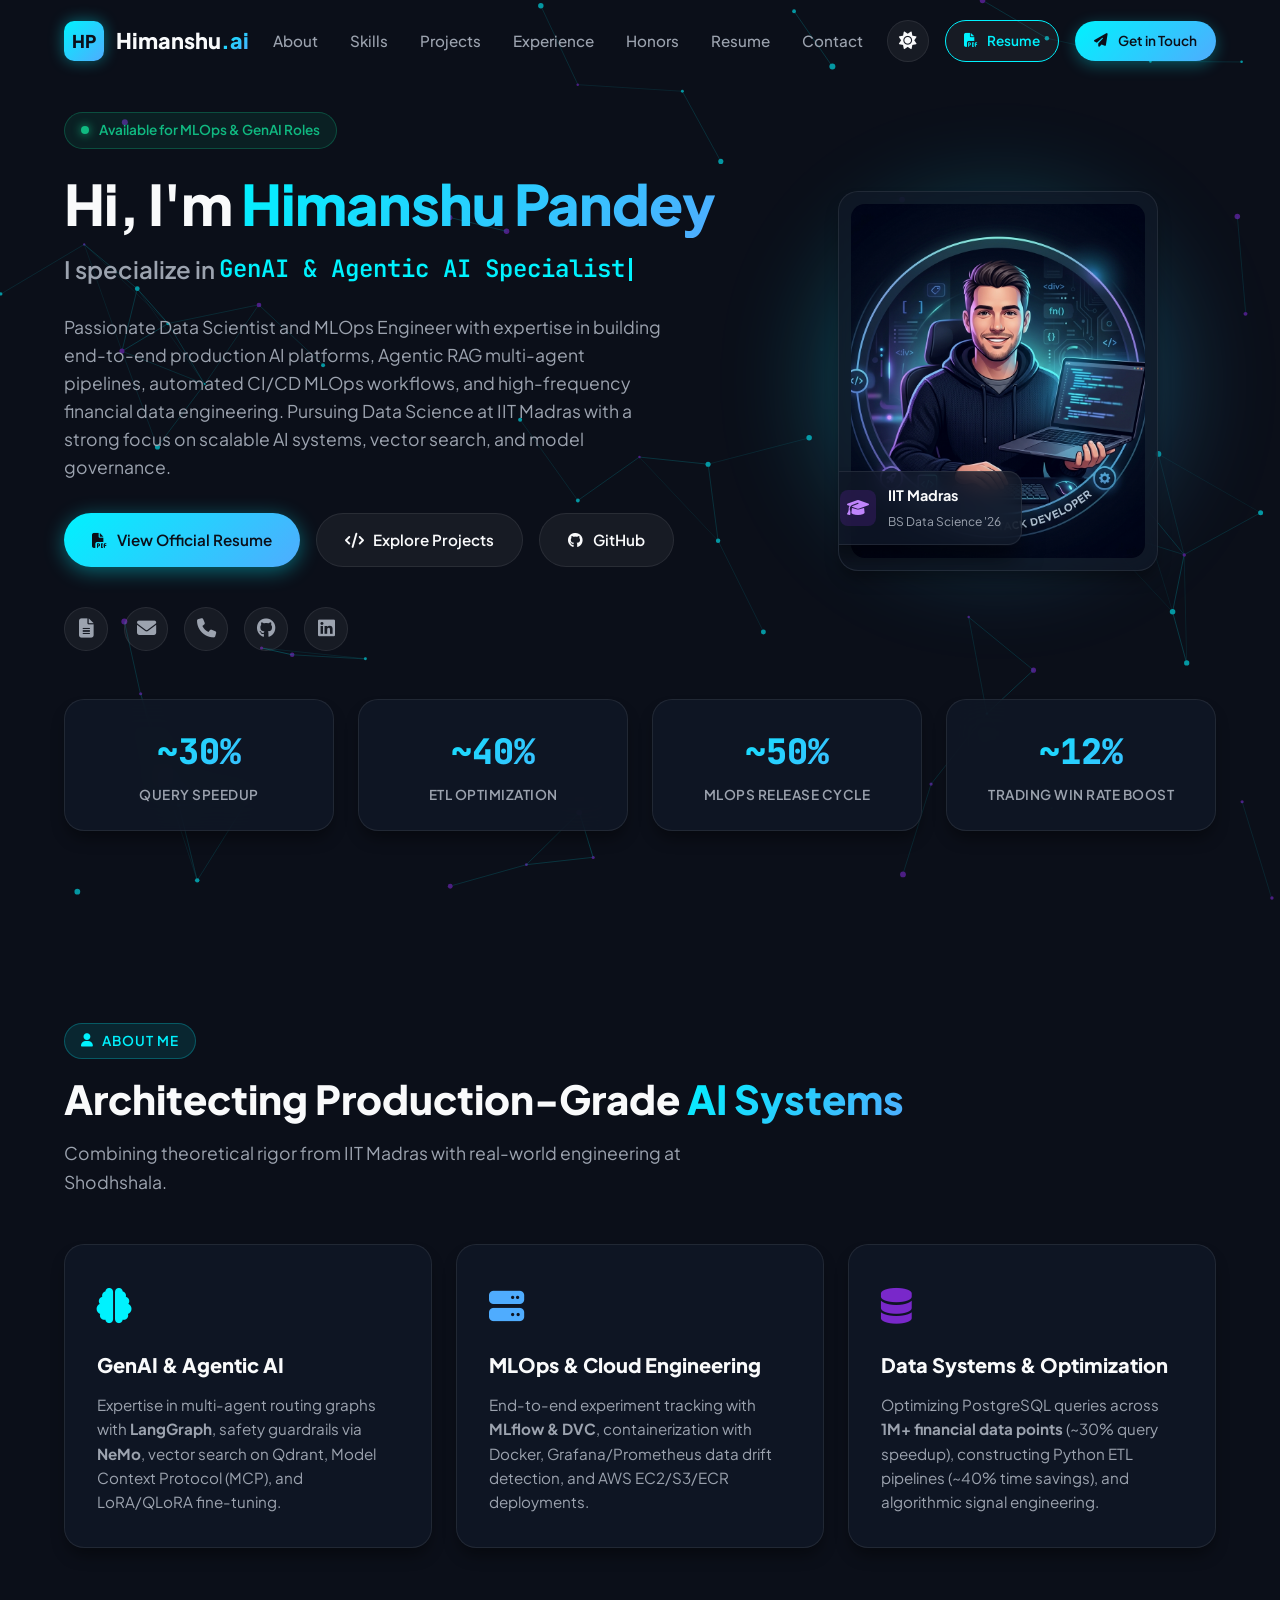
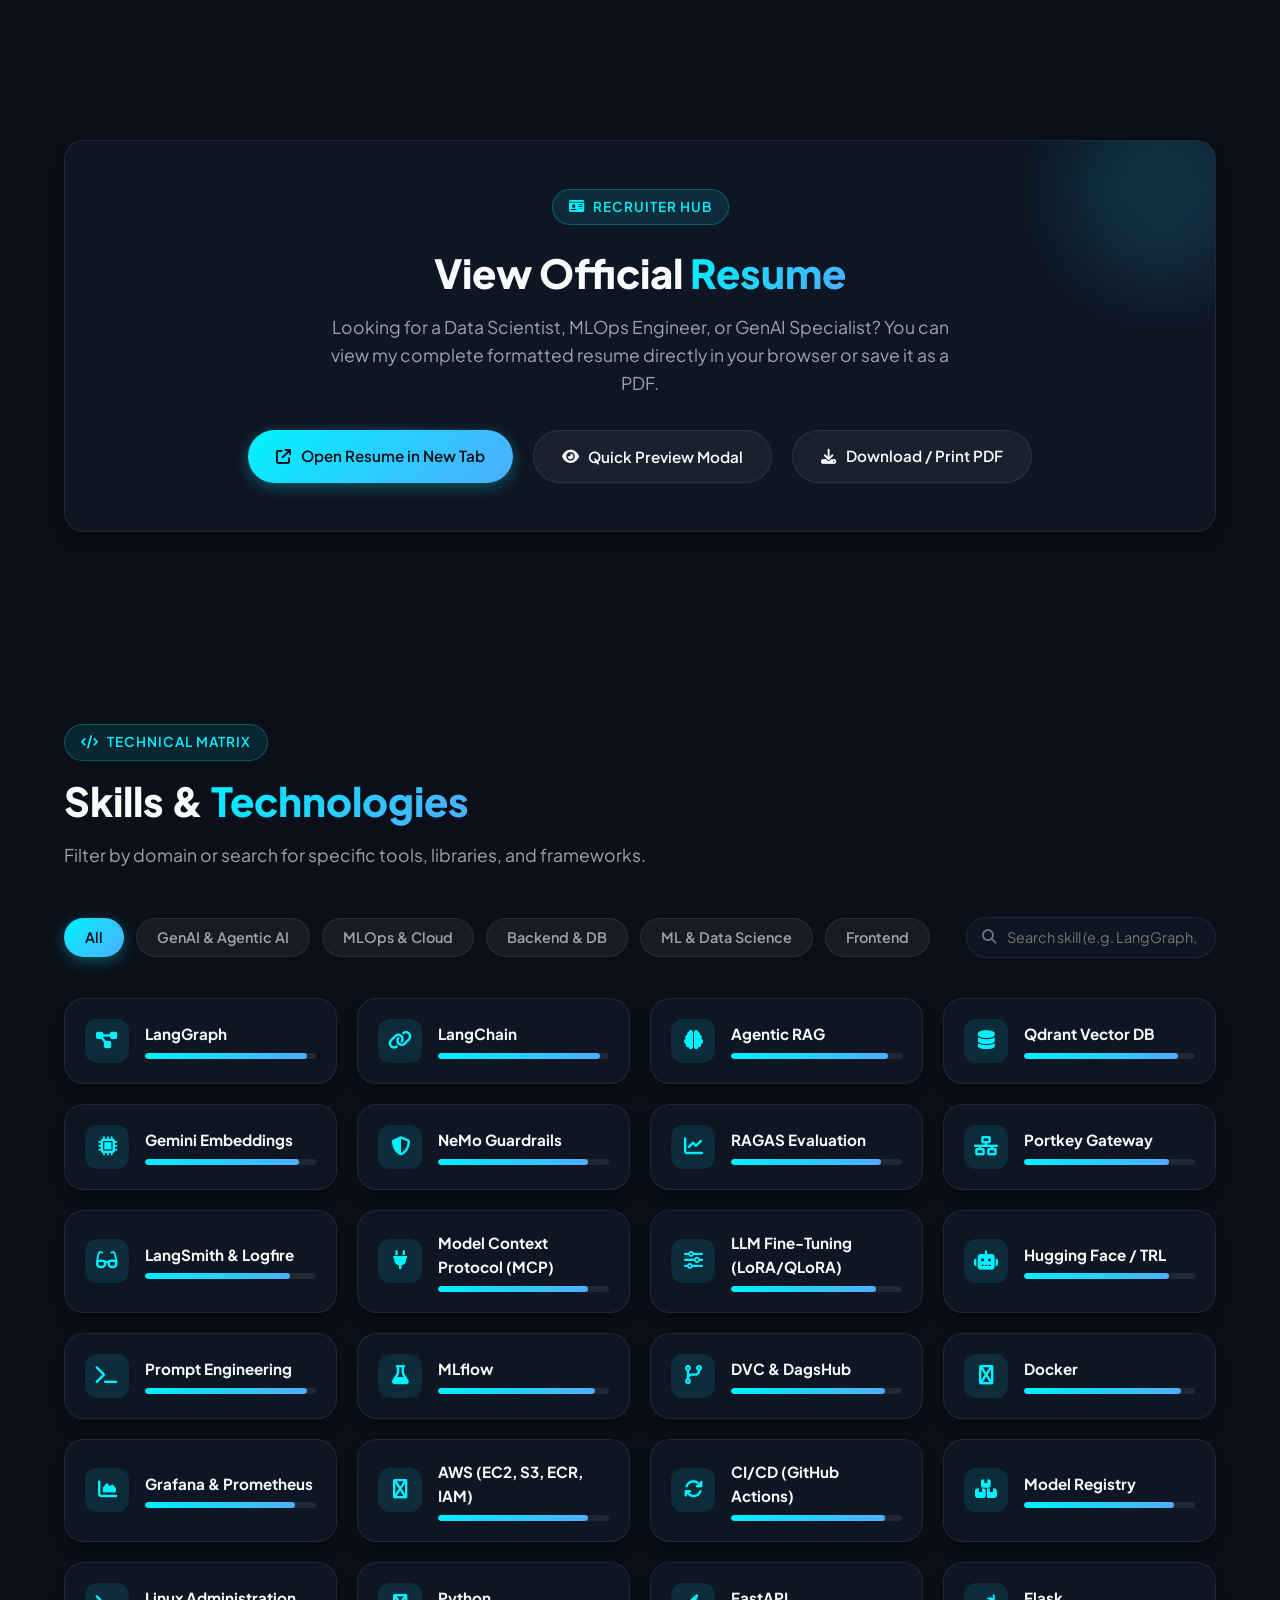
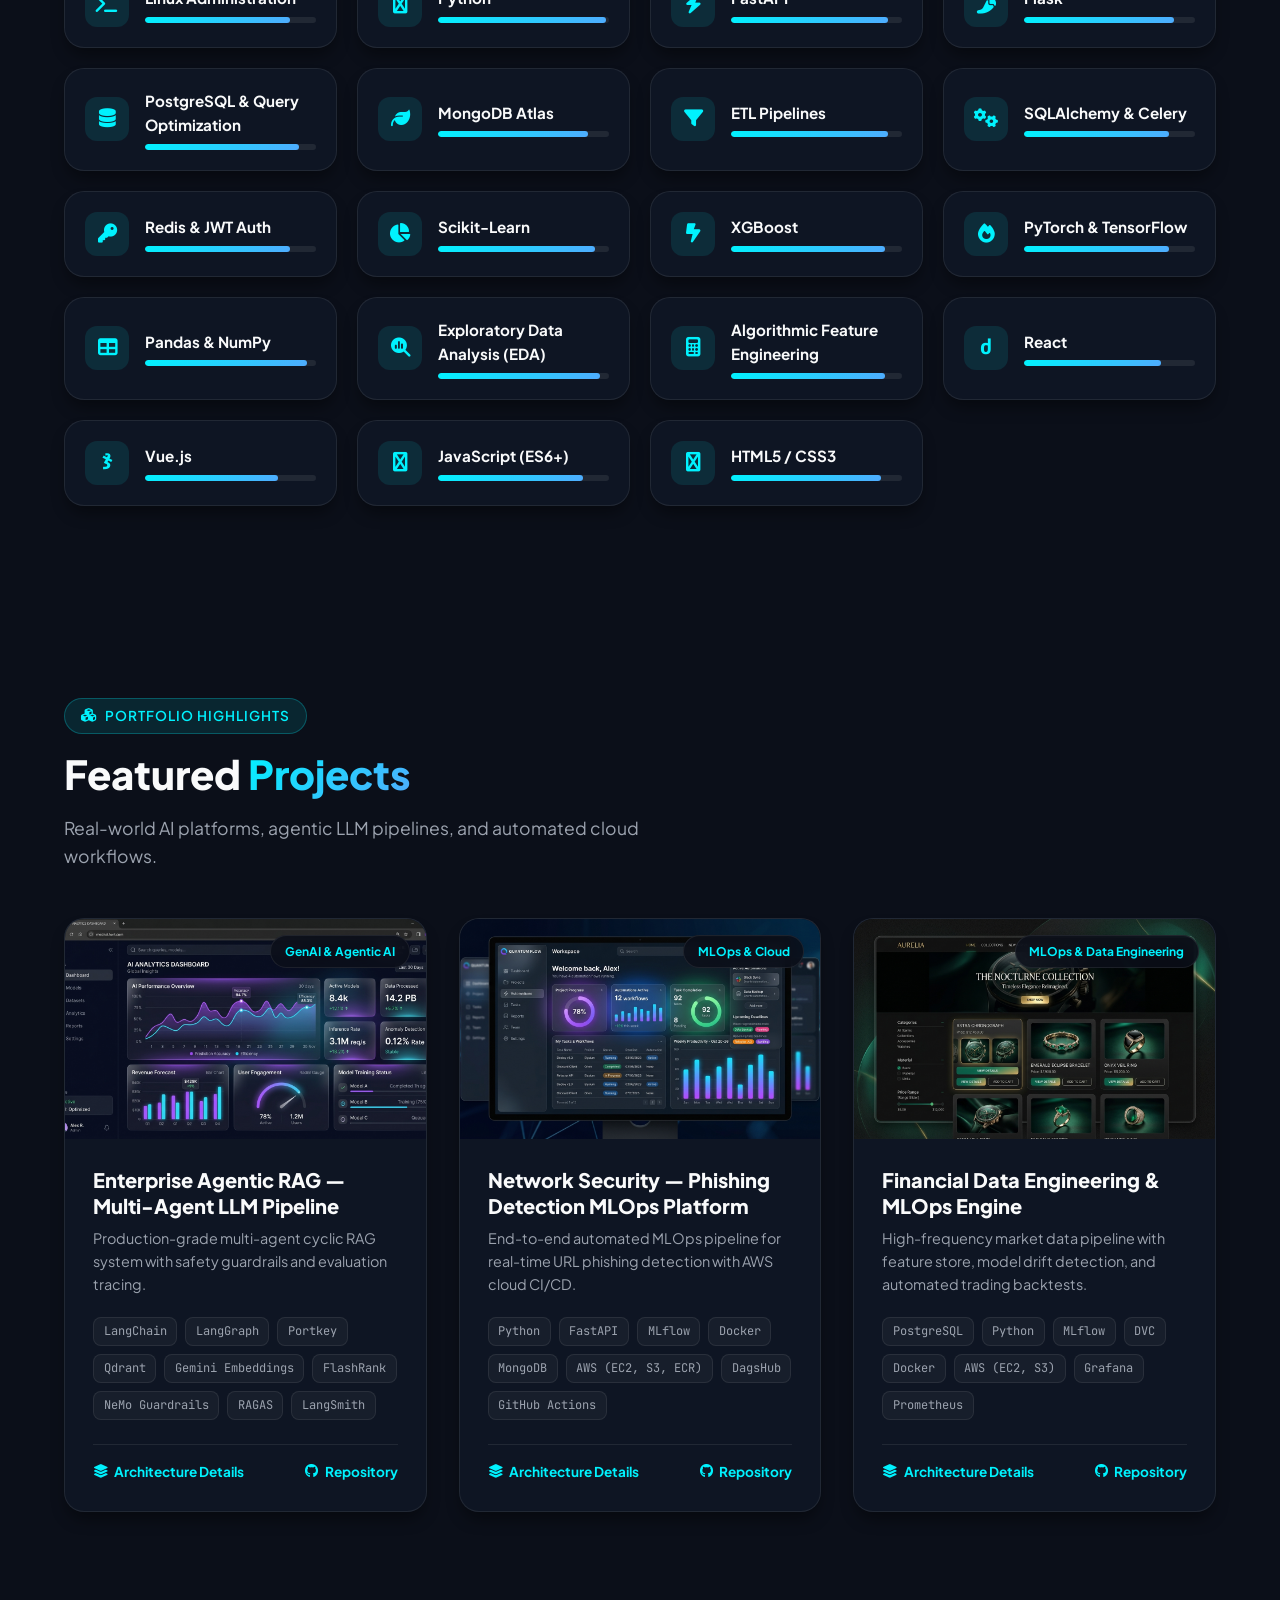
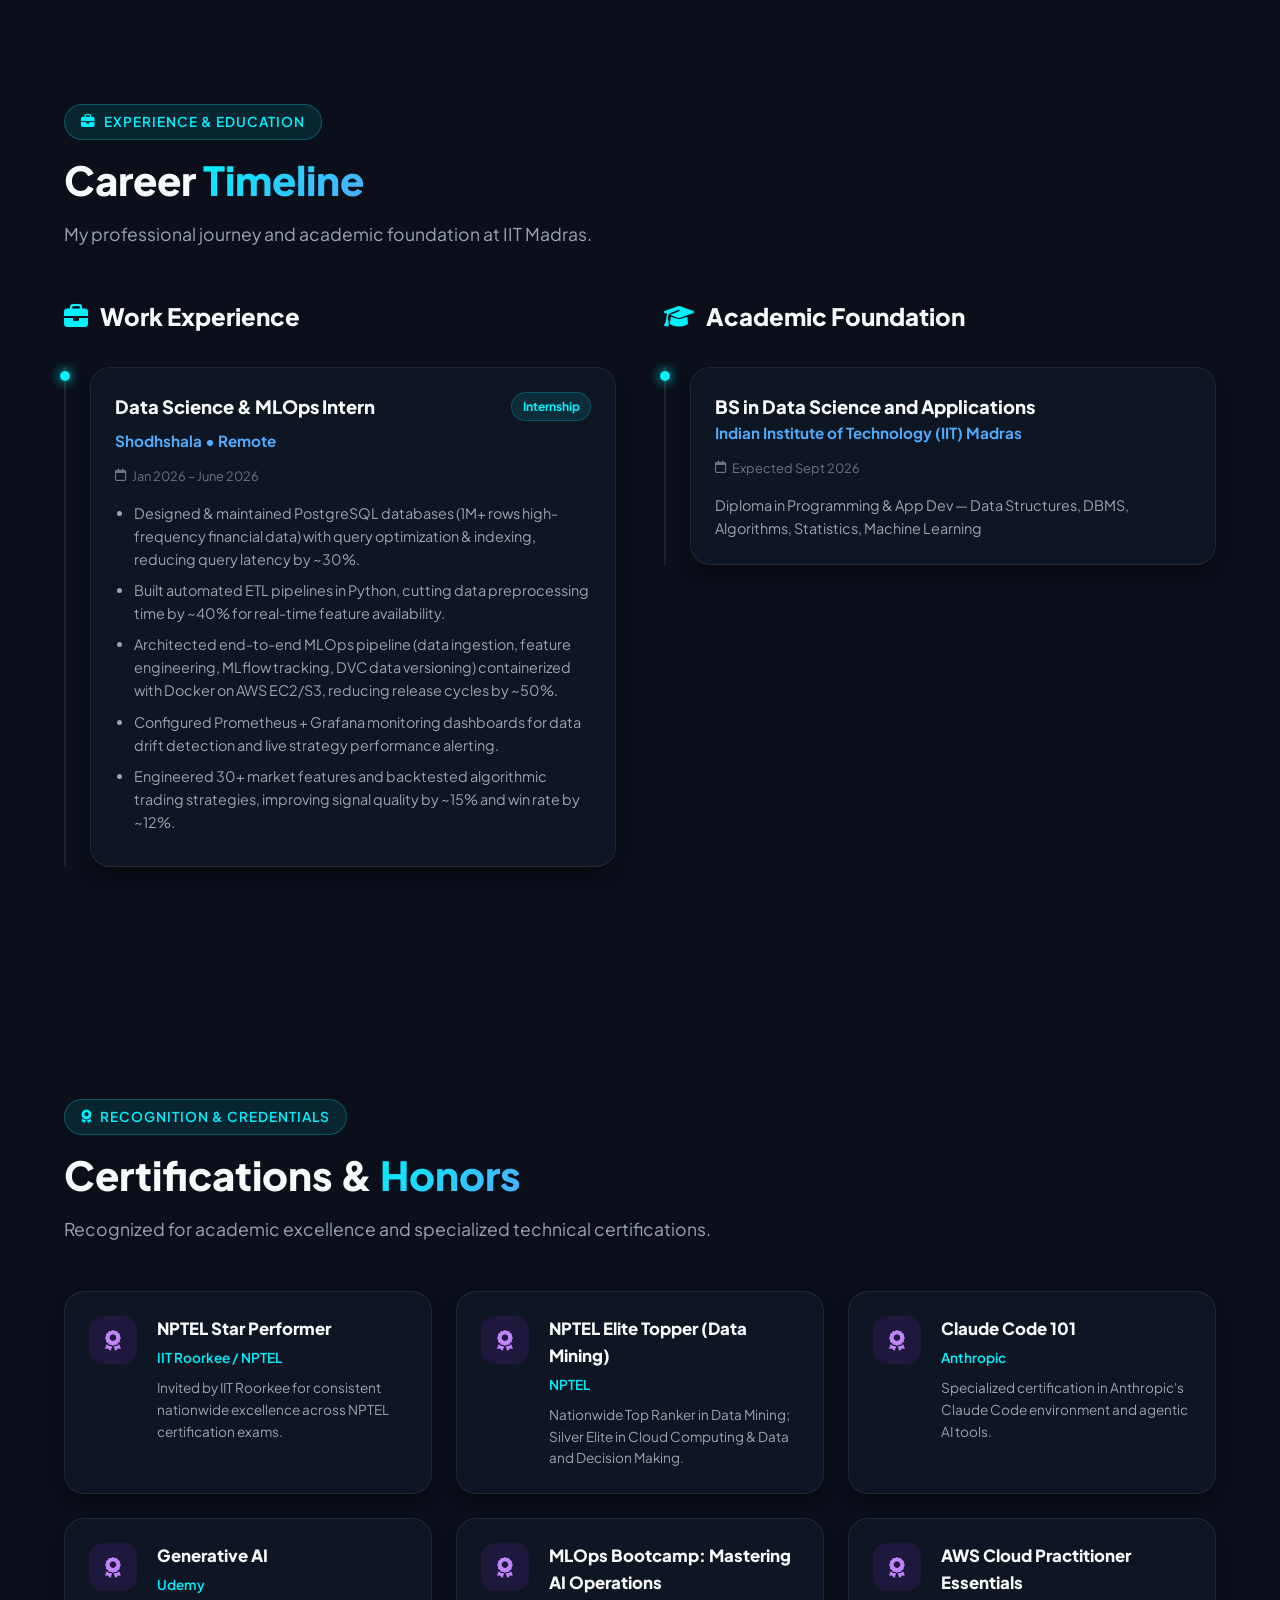
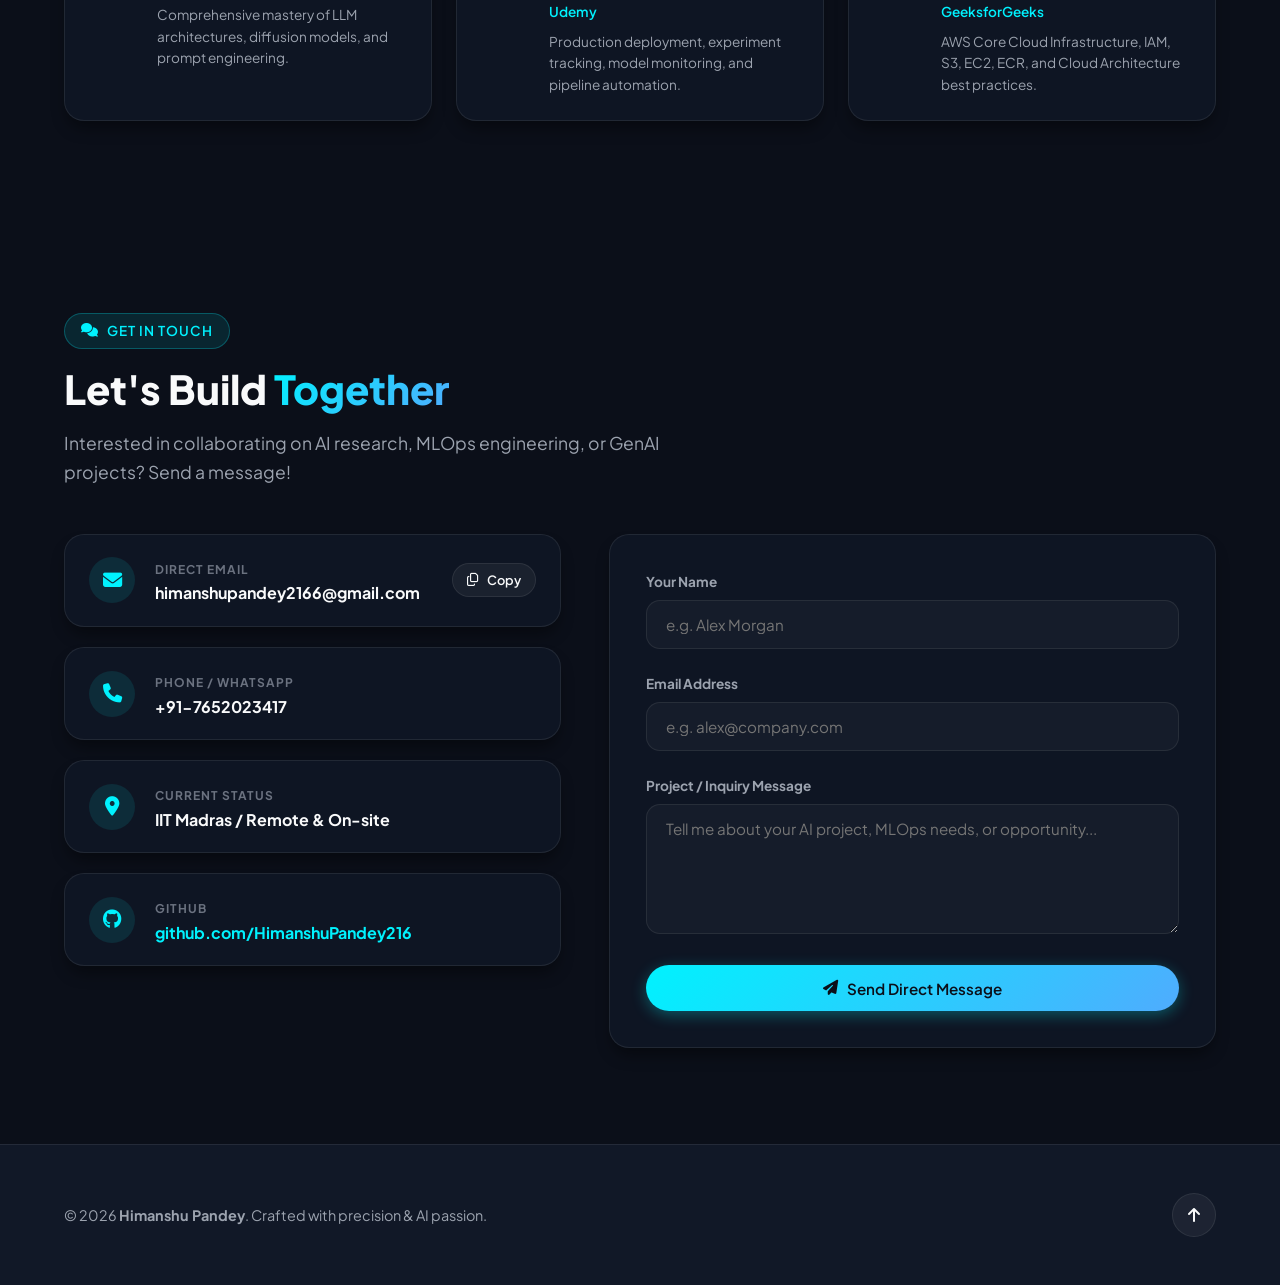
==== index.html @ 131a30d6 "Initial commit: Himanshu Pandey portfolio & resume" ====
<!DOCTYPE html>
<html lang="en" data-theme="dark">
<head>
  <meta charset="UTF-8">
  <meta name="viewport" content="width=device-width, initial-scale=1.0">
  <title>Himanshu Pandey | Data Scientist, MLOps Engineer & GenAI Specialist</title>
  <meta name="description" content="Portfolio & Resume of Himanshu Pandey - Data Scientist and MLOps Engineer specializing in GenAI, Agentic RAG multi-agent pipelines, LLM fine-tuning, and scalable cloud ML pipelines at IIT Madras.">
  <meta name="keywords" content="Himanshu Pandey, IIT Madras, MLOps Engineer, Data Scientist, Resume, GenAI, Agentic RAG, LangGraph, LangChain, Python, AWS, Docker, MLflow">
  <meta name="author" content="Himanshu Pandey">

  <!-- Google Fonts -->
  <link rel="preconnect" href="https://fonts.googleapis.com">
  <link rel="preconnect" href="https://fonts.gstatic.com" crossorigin>
  <link href="https://fonts.googleapis.com/css2?family=JetBrains+Mono:wght@400;500;700&family=Plus+Jakarta+Sans:wght@400;500;600;700;800&display=swap" rel="stylesheet">

  <!-- Font Awesome Icons -->
  <link rel="stylesheet" href="https://cdnjs.cloudflare.com/ajax/libs/font-awesome/6.5.1/css/all.min.css" crossorigin="anonymous">

  <!-- Custom Design System Stylesheet -->
  <link rel="stylesheet" href="styles.css">
</head>
<body>

  <!-- Interactive Background Canvas -->
  <canvas id="particle-canvas"></canvas>

  <!-- Sticky Glassmorphism Header -->
  <header class="navbar" id="navbar">
    <div class="container nav-container">
      <a href="#hero" class="nav-logo">
        <div class="logo-badge">HP</div>
        <span>Himanshu<span class="gradient-text">.ai</span></span>
      </a>

      <nav>
        <ul class="nav-menu" id="nav-menu">
          <li><a href="#about" class="nav-link">About</a></li>
          <li><a href="#skills" class="nav-link">Skills</a></li>
          <li><a href="#projects" class="nav-link">Projects</a></li>
          <li><a href="#experience" class="nav-link">Experience</a></li>
          <li><a href="#certifications" class="nav-link">Honors</a></li>
          <li><a href="#resume-section" class="nav-link">Resume</a></li>
          <li><a href="#contact" class="nav-link">Contact</a></li>
        </ul>
      </nav>

      <div class="nav-actions">
        <button class="theme-toggle-btn" id="theme-toggle" aria-label="Toggle dark/light theme">
          <i class="fa-solid fa-sun"></i>
        </button>
        <a href="assets/resume.html" target="_blank" class="btn btn-secondary" style="padding: 0.55rem 1.1rem; font-size: 0.85rem; border-color: var(--accent-cyan); color: var(--accent-cyan);">
          <i class="fa-solid fa-file-pdf"></i> Resume
        </a>
        <a href="#contact" class="btn btn-primary" style="padding: 0.6rem 1.2rem; font-size: 0.85rem;">
          <i class="fa-solid fa-paper-plane"></i> Get in Touch
        </a>
        <div class="hamburger" id="hamburger" aria-label="Open mobile menu">
          <span></span>
          <span></span>
          <span></span>
        </div>
      </div>
    </div>
  </header>

  <main>
    <!-- HERO SECTION -->
    <section class="hero-section" id="hero">
      <div class="container">
        <div class="hero-grid">
          <div class="hero-content">
            <div class="hero-status-pill">
              <span class="status-dot"></span> Available for MLOps & GenAI Roles
            </div>
            
            <h1 class="hero-name">
              Hi, I'm <span class="gradient-text" id="hero-name">Himanshu Pandey</span>
            </h1>

            <div class="hero-typing-container">
              <span>I specialize in&nbsp;</span>
              <span id="typed-text" class="typed-text"></span>
              <span class="typed-cursor"></span>
            </div>

            <p class="hero-bio" id="hero-bio">
              Data Scientist and MLOps Engineer pursuing Data Science at <strong>IIT Madras</strong>. Specializing in Agentic RAG multi-agent LLM systems, production MLOps automation, high-frequency financial data engineering, and cloud AI deployment.
            </p>

            <div class="hero-actions">
              <a href="assets/resume.html" target="_blank" class="btn btn-primary" style="box-shadow: 0 4px 20px rgba(0, 242, 254, 0.4);">
                <i class="fa-solid fa-file-pdf"></i> View Official Resume
              </a>
              <a href="#projects" class="btn btn-secondary">
                <i class="fa-solid fa-code"></i> Explore Projects
              </a>
              <a href="https://github.com/HimanshuPandey216" target="_blank" rel="noopener noreferrer" class="btn btn-secondary">
                <i class="fa-brands fa-github"></i> GitHub
              </a>
            </div>

            <div class="social-links">
              <a href="assets/resume.html" target="_blank" class="social-icon-btn" title="View Resume">
                <i class="fa-solid fa-file-lines"></i>
              </a>
              <a href="mailto:himanshupandey2166@gmail.com" class="social-icon-btn" title="Send Email">
                <i class="fa-solid fa-envelope"></i>
              </a>
              <a href="tel:+917652023417" class="social-icon-btn" title="Call Phone">
                <i class="fa-solid fa-phone"></i>
              </a>
              <a href="https://github.com/HimanshuPandey216" target="_blank" class="social-icon-btn" title="GitHub">
                <i class="fa-brands fa-github"></i>
              </a>
              <a href="https://linkedin.com/in/himanshu-pandey12" target="_blank" class="social-icon-btn" title="LinkedIn">
                <i class="fa-brands fa-linkedin"></i>
              </a>
            </div>
          </div>

          <!-- Hero Avatar Visual Card -->
          <div class="hero-avatar-wrapper">
            <div class="avatar-glow"></div>
            <div class="glass-card avatar-card">
              <img src="assets/images/avatar.jpg" alt="Himanshu Pandey Developer Avatar" class="avatar-img">
              <div class="avatar-floating-badge">
                <div class="badge-icon">
                  <i class="fa-solid fa-graduation-cap"></i>
                </div>
                <div class="badge-text">
                  <strong>IIT Madras</strong>
                  <span>BS Data Science '26</span>
                </div>
              </div>
            </div>
          </div>
        </div>

        <!-- Key Metrics Bar -->
        <div class="stats-grid" id="stats-grid">
          <!-- Rendered dynamically by script.js -->
        </div>
      </div>
    </section>

    <!-- ABOUT ME SECTION -->
    <section id="about">
      <div class="container">
        <span class="section-tag"><i class="fa-solid fa-user"></i> About Me</span>
        <h2 class="section-title">Architecting Production-Grade <span class="gradient-text">AI Systems</span></h2>
        <p class="section-subtitle">Combining theoretical rigor from IIT Madras with real-world engineering at Shodhshala.</p>

        <div style="display: grid; grid-template-columns: repeat(auto-fit, minmax(300px, 1fr)); gap: 1.5rem;">
          <div class="glass-card" style="padding: 2rem;">
            <div style="font-size: 2.2rem; color: var(--accent-cyan); margin-bottom: 1rem;">
              <i class="fa-solid fa-brain"></i>
            </div>
            <h3 style="font-size: 1.25rem; font-weight: 800; margin-bottom: 0.75rem;">GenAI & Agentic AI</h3>
            <p style="color: var(--text-secondary); font-size: 0.95rem;">
              Expertise in multi-agent routing graphs with <strong>LangGraph</strong>, safety guardrails via <strong>NeMo</strong>, vector search on Qdrant, Model Context Protocol (MCP), and LoRA/QLoRA fine-tuning.
            </p>
          </div>

          <div class="glass-card" style="padding: 2rem;">
            <div style="font-size: 2.2rem; color: var(--accent-blue); margin-bottom: 1rem;">
              <i class="fa-solid fa-server"></i>
            </div>
            <h3 style="font-size: 1.25rem; font-weight: 800; margin-bottom: 0.75rem;">MLOps & Cloud Engineering</h3>
            <p style="color: var(--text-secondary); font-size: 0.95rem;">
              End-to-end experiment tracking with <strong>MLflow & DVC</strong>, containerization with Docker, Grafana/Prometheus data drift detection, and AWS EC2/S3/ECR deployments.
            </p>
          </div>

          <div class="glass-card" style="padding: 2rem;">
            <div style="font-size: 2.2rem; color: var(--accent-purple); margin-bottom: 1rem;">
              <i class="fa-solid fa-database"></i>
            </div>
            <h3 style="font-size: 1.25rem; font-weight: 800; margin-bottom: 0.75rem;">Data Systems & Optimization</h3>
            <p style="color: var(--text-secondary); font-size: 0.95rem;">
              Optimizing PostgreSQL queries across <strong>1M+ financial data points</strong> (~30% query speedup), constructing Python ETL pipelines (~40% time savings), and algorithmic signal engineering.
            </p>
          </div>
        </div>
      </div>
    </section>

    <!-- RECRUITER RESUME SECTION -->
    <section id="resume-section">
      <div class="container">
        <div class="glass-card" style="padding: 3rem 2rem; text-align: center; position: relative; overflow: hidden;">
          <div style="position: absolute; top: -50px; right: -50px; width: 200px; height: 200px; background: var(--gradient-primary); border-radius: 50%; opacity: 0.15; filter: blur(40px);"></div>

          <span class="section-tag"><i class="fa-solid fa-id-card"></i> Recruiter Hub</span>
          <h2 class="section-title" style="margin-top: 0.5rem;">View Official <span class="gradient-text">Resume</span></h2>
          <p class="section-subtitle" style="margin: 0 auto 2rem auto;">
            Looking for a Data Scientist, MLOps Engineer, or GenAI Specialist? You can view my complete formatted resume directly in your browser or save it as a PDF.
          </p>

          <div style="display: flex; justify-content: center; gap: 1.25rem; flex-wrap: wrap;">
            <a href="assets/resume.html" target="_blank" class="btn btn-primary">
              <i class="fa-solid fa-arrow-up-right-from-square"></i> Open Resume in New Tab
            </a>
            <button id="open-resume-modal-btn" class="btn btn-secondary">
              <i class="fa-solid fa-eye"></i> Quick Preview Modal
            </button>
            <a href="assets/resume.html" onclick="setTimeout(() => window.print(), 500)" target="_blank" class="btn btn-secondary">
              <i class="fa-solid fa-download"></i> Download / Print PDF
            </a>
          </div>
        </div>
      </div>
    </section>

    <!-- TECHNICAL SKILLS SECTION -->
    <section id="skills">
      <div class="container">
        <span class="section-tag"><i class="fa-solid fa-code"></i> Technical Matrix</span>
        <h2 class="section-title">Skills & <span class="gradient-text">Technologies</span></h2>
        <p class="section-subtitle">Filter by domain or search for specific tools, libraries, and frameworks.</p>

        <div class="skills-filter-container">
          <div class="skills-tabs" id="skills-tabs">
            <!-- Tabs rendered dynamically -->
          </div>
          <div class="skills-search-wrapper">
            <i class="fa-solid fa-magnifying-glass skills-search-icon"></i>
            <input type="text" id="skills-search" class="skills-search-input" placeholder="Search skill (e.g. LangGraph, AWS, Docker)...">
          </div>
        </div>

        <div class="skills-grid" id="skills-grid">
          <!-- Skills rendered dynamically -->
        </div>
      </div>
    </section>

    <!-- FEATURED PROJECTS SECTION -->
    <section id="projects">
      <div class="container">
        <span class="section-tag"><i class="fa-solid fa-cubes"></i> Portfolio Highlights</span>
        <h2 class="section-title">Featured <span class="gradient-text">Projects</span></h2>
        <p class="section-subtitle">Real-world AI platforms, agentic LLM pipelines, and automated cloud workflows.</p>

        <div class="projects-grid" id="projects-grid">
          <!-- Projects rendered dynamically -->
        </div>
      </div>
    </section>

    <!-- WORK EXPERIENCE & EDUCATION SECTION -->
    <section id="experience">
      <div class="container">
        <span class="section-tag"><i class="fa-solid fa-briefcase"></i> Experience & Education</span>
        <h2 class="section-title">Career <span class="gradient-text">Timeline</span></h2>
        <p class="section-subtitle">My professional journey and academic foundation at IIT Madras.</p>

        <div class="timeline-grid">
          <div>
            <h3 class="timeline-column-title"><i class="fa-solid fa-briefcase"></i> Work Experience</h3>
            <div class="timeline-items" id="experience-timeline">
              <!-- Experience timeline rendered dynamically -->
            </div>
          </div>

          <div>
            <h3 class="timeline-column-title"><i class="fa-solid fa-graduation-cap"></i> Academic Foundation</h3>
            <div class="timeline-items" id="education-timeline">
              <!-- Education timeline rendered dynamically -->
            </div>
          </div>
        </div>
      </div>
    </section>

    <!-- CERTIFICATIONS & HONORS SECTION -->
    <section id="certifications">
      <div class="container">
        <span class="section-tag"><i class="fa-solid fa-award"></i> Recognition & Credentials</span>
        <h2 class="section-title">Certifications & <span class="gradient-text">Honors</span></h2>
        <p class="section-subtitle">Recognized for academic excellence and specialized technical certifications.</p>

        <div class="certs-grid" id="certs-grid">
          <!-- Certifications rendered dynamically -->
        </div>
      </div>
    </section>

    <!-- CONTACT SECTION -->
    <section id="contact">
      <div class="container">
        <span class="section-tag"><i class="fa-solid fa-comments"></i> Get In Touch</span>
        <h2 class="section-title">Let's Build <span class="gradient-text">Together</span></h2>
        <p class="section-subtitle">Interested in collaborating on AI research, MLOps engineering, or GenAI projects? Send a message!</p>

        <div class="contact-grid">
          <div class="contact-info-cards">
            <div class="glass-card contact-info-card">
              <div class="contact-info-icon">
                <i class="fa-solid fa-envelope"></i>
              </div>
              <div class="contact-info-text" style="flex-grow: 1;">
                <label>Direct Email</label>
                <p>himanshupandey2166@gmail.com</p>
              </div>
              <button class="btn btn-secondary" id="copy-email-btn" style="padding: 0.5rem 0.85rem; font-size: 0.8rem;" title="Copy email">
                <i class="fa-regular fa-copy"></i> Copy
              </button>
            </div>

            <div class="glass-card contact-info-card">
              <div class="contact-info-icon">
                <i class="fa-solid fa-phone"></i>
              </div>
              <div class="contact-info-text">
                <label>Phone / WhatsApp</label>
                <p>+91-7652023417</p>
              </div>
            </div>

            <div class="glass-card contact-info-card">
              <div class="contact-info-icon">
                <i class="fa-solid fa-location-dot"></i>
              </div>
              <div class="contact-info-text">
                <label>Current Status</label>
                <p>IIT Madras / Remote & On-site</p>
              </div>
            </div>

            <div class="glass-card contact-info-card">
              <div class="contact-info-icon">
                <i class="fa-brands fa-github"></i>
              </div>
              <div class="contact-info-text">
                <label>GitHub</label>
                <p><a href="https://github.com/HimanshuPandey216" target="_blank" style="color: var(--accent-cyan);">github.com/HimanshuPandey216</a></p>
              </div>
            </div>
          </div>

          <div class="glass-card contact-form-card">
            <form id="contact-form">
              <div class="form-group">
                <label for="form-name" class="form-label">Your Name</label>
                <input type="text" id="form-name" class="form-input" placeholder="e.g. Alex Morgan" required>
              </div>

              <div class="form-group">
                <label for="form-email" class="form-label">Email Address</label>
                <input type="email" id="form-email" class="form-input" placeholder="e.g. alex@company.com" required>
              </div>

              <div class="form-group">
                <label for="form-message" class="form-label">Project / Inquiry Message</label>
                <textarea id="form-message" class="form-input" placeholder="Tell me about your AI project, MLOps needs, or opportunity..." required></textarea>
              </div>

              <button type="submit" class="btn btn-primary" style="width: 100%; justify-content: center;">
                <i class="fa-solid fa-paper-plane"></i> Send Direct Message
              </button>
            </form>
          </div>
        </div>
      </div>
    </section>
  </main>

  <footer class="footer">
    <div class="container footer-content">
      <div class="footer-copyright">
        © 2026 <strong>Himanshu Pandey</strong>. Crafted with precision & AI passion.
      </div>
      <a href="#hero" class="back-to-top" aria-label="Scroll back to top">
        <i class="fa-solid fa-arrow-up"></i>
      </a>
    </div>
  </footer>

  <!-- Project Detail & Resume Modal Overlay -->
  <div class="modal-overlay" id="project-modal">
    <div class="glass-card modal-container">
      <!-- Content populated dynamically by script.js -->
    </div>
  </div>

  <!-- Load Data Configuration & Script Logic -->
  <script src="config.js"></script>
  <script src="script.js"></script>
</body>
</html>
---- styles.css ----
/* ==========================================================================
   HIMANSHU PANDEY - PREMIUM PORTFOLIO DESIGN SYSTEM
   Theme: Modern Cyber Dark Mode & Clean Glassmorphism
   ========================================================================== */

/* --------------------------------------------------------------------------
   1. CSS VARIABLES & THEME TOKENS
   -------------------------------------------------------------------------- */
:root {
  /* Color Palette - Dark Mode Default */
  --bg-primary: #0b0f19;
  --bg-secondary: #111827;
  --bg-surface: rgba(17, 24, 39, 0.75);
  --bg-surface-hover: rgba(31, 41, 55, 0.85);
  --glass-border: rgba(255, 255, 255, 0.08);
  --glass-border-hover: rgba(0, 242, 254, 0.35);
  
  --text-primary: #f9fafb;
  --text-secondary: #9ca3af;
  --text-muted: #6b7280;
  
  --accent-cyan: #00f2fe;
  --accent-blue: #4facfe;
  --accent-purple: #7928ca;
  --accent-magenta: #ff0080;
  --accent-emerald: #10b981;
  --accent-amber: #f59e0b;
  
  --gradient-primary: linear-gradient(135deg, var(--accent-cyan), var(--accent-blue));
  --gradient-accent: linear-gradient(135deg, var(--accent-purple), var(--accent-magenta));
  --gradient-glow: linear-gradient(135deg, rgba(0, 242, 254, 0.15), rgba(121, 40, 202, 0.15));

  --font-main: 'Plus Jakarta Sans', -apple-system, BlinkMacSystemFont, sans-serif;
  --font-code: 'JetBrains Mono', monospace;

  --shadow-sm: 0 4px 6px -1px rgba(0, 0, 0, 0.3);
  --shadow-md: 0 10px 15px -3px rgba(0, 0, 0, 0.4);
  --shadow-lg: 0 20px 25px -5px rgba(0, 0, 0, 0.5);
  --shadow-neon: 0 0 25px rgba(0, 242, 254, 0.25);

  --radius-sm: 8px;
  --radius-md: 14px;
  --radius-lg: 20px;
  --radius-full: 9999px;

  --transition-fast: 0.2s cubic-bezier(0.4, 0, 0.2, 1);
  --transition-normal: 0.3s cubic-bezier(0.4, 0, 0.2, 1);
  --transition-bounce: 0.5s cubic-bezier(0.34, 1.56, 0.64, 1);
}

/* Light Mode Overrides */
[data-theme="light"] {
  --bg-primary: #f8fafc;
  --bg-secondary: #ffffff;
  --bg-surface: rgba(255, 255, 255, 0.85);
  --bg-surface-hover: rgba(241, 245, 249, 0.95);
  --glass-border: rgba(0, 0, 0, 0.08);
  --glass-border-hover: rgba(0, 242, 254, 0.5);
  
  --text-primary: #0f172a;
  --text-secondary: #475569;
  --text-muted: #64748b;
  
  --shadow-sm: 0 4px 6px -1px rgba(0, 0, 0, 0.05);
  --shadow-md: 0 10px 15px -3px rgba(0, 0, 0, 0.1);
  --shadow-lg: 0 20px 25px -5px rgba(0, 0, 0, 0.15);
  --shadow-neon: 0 0 20px rgba(79, 172, 254, 0.2);
}

/* --------------------------------------------------------------------------
   2. RESET & BASE STYLES
   -------------------------------------------------------------------------- */
*, *::before, *::after {
  box-sizing: border-box;
  margin: 0;
  padding: 0;
}

html {
  scroll-behavior: smooth;
  font-size: 16px;
}

body {
  font-family: var(--font-main);
  background-color: var(--bg-primary);
  color: var(--text-primary);
  line-height: 1.6;
  overflow-x: hidden;
  position: relative;
  min-height: 100vh;
  transition: background-color var(--transition-normal), color var(--transition-normal);
}

/* Background Canvas */
#particle-canvas {
  position: fixed;
  top: 0;
  left: 0;
  width: 100vw;
  height: 100vh;
  z-index: 0;
  pointer-events: none;
  opacity: 0.6;
}

a {
  color: inherit;
  text-decoration: none;
  transition: color var(--transition-fast);
}

button, input, textarea {
  font-family: inherit;
  outline: none;
  border: none;
  background: none;
}

/* Custom Scrollbar */
::-webkit-scrollbar {
  width: 8px;
}
::-webkit-scrollbar-track {
  background: var(--bg-primary);
}
::-webkit-scrollbar-thumb {
  background: rgba(0, 242, 254, 0.3);
  border-radius: var(--radius-full);
}
::-webkit-scrollbar-thumb:hover {
  background: var(--accent-cyan);
}

/* Container */
.container {
  width: 100%;
  max-width: 1200px;
  margin: 0 auto;
  padding: 0 1.5rem;
  position: relative;
  z-index: 1;
}

section {
  padding: 6rem 0;
}

/* --------------------------------------------------------------------------
   3. TYPOGRAPHY & REUSABLE UTILITIES
   -------------------------------------------------------------------------- */
.section-tag {
  display: inline-flex;
  align-items: center;
  gap: 0.5rem;
  padding: 0.4rem 1rem;
  background: rgba(0, 242, 254, 0.1);
  border: 1px solid rgba(0, 242, 254, 0.25);
  color: var(--accent-cyan);
  border-radius: var(--radius-full);
  font-size: 0.85rem;
  font-weight: 600;
  text-transform: uppercase;
  letter-spacing: 1px;
  margin-bottom: 1rem;
}

.section-title {
  font-size: 2.5rem;
  font-weight: 800;
  line-height: 1.2;
  margin-bottom: 1rem;
}

.gradient-text {
  background: var(--gradient-primary);
  -webkit-background-clip: text;
  -webkit-text-fill-color: transparent;
}

.section-subtitle {
  color: var(--text-secondary);
  font-size: 1.1rem;
  max-width: 650px;
  margin-bottom: 3rem;
}

/* Glass Card */
.glass-card {
  background: var(--bg-surface);
  backdrop-filter: blur(16px);
  -webkit-backdrop-filter: blur(16px);
  border: 1px solid var(--glass-border);
  border-radius: var(--radius-lg);
  box-shadow: var(--shadow-md);
  transition: transform var(--transition-normal), border-color var(--transition-normal), box-shadow var(--transition-normal);
}

.glass-card:hover {
  border-color: var(--glass-border-hover);
  box-shadow: var(--shadow-neon);
}

/* Buttons */
.btn {
  display: inline-flex;
  align-items: center;
  gap: 0.6rem;
  padding: 0.85rem 1.75rem;
  border-radius: var(--radius-full);
  font-weight: 600;
  font-size: 0.95rem;
  cursor: pointer;
  transition: all var(--transition-normal);
}

.btn-primary {
  background: var(--gradient-primary);
  color: #0b0f19;
  box-shadow: 0 4px 15px rgba(0, 242, 254, 0.3);
}

.btn-primary:hover {
  transform: translateY(-2px);
  box-shadow: 0 6px 25px rgba(0, 242, 254, 0.5);
}

.btn-secondary {
  background: rgba(255, 255, 255, 0.05);
  color: var(--text-primary);
  border: 1px solid var(--glass-border);
}

.btn-secondary:hover {
  background: rgba(255, 255, 255, 0.1);
  border-color: var(--accent-cyan);
  transform: translateY(-2px);
}

/* --------------------------------------------------------------------------
   4. NAVIGATION BAR
   -------------------------------------------------------------------------- */
.navbar {
  position: fixed;
  top: 0;
  left: 0;
  width: 100%;
  z-index: 1000;
  padding: 1.25rem 0;
  transition: all var(--transition-normal);
}

.navbar.scrolled {
  padding: 0.85rem 0;
  background: var(--bg-surface);
  backdrop-filter: blur(20px);
  border-bottom: 1px solid var(--glass-border);
  box-shadow: var(--shadow-md);
}

.nav-container {
  display: flex;
  align-items: center;
  justify-content: space-between;
}

.nav-logo {
  display: flex;
  align-items: center;
  gap: 0.75rem;
  font-weight: 800;
  font-size: 1.35rem;
  color: var(--text-primary);
}

.logo-badge {
  width: 40px;
  height: 40px;
  border-radius: 10px;
  background: var(--gradient-primary);
  color: #0b0f19;
  display: flex;
  align-items: center;
  justify-content: center;
  font-weight: 900;
  font-size: 1.1rem;
  box-shadow: 0 0 15px rgba(0, 242, 254, 0.4);
}

.nav-menu {
  display: flex;
  align-items: center;
  gap: 2rem;
  list-style: none;
}

.nav-link {
  font-size: 0.95rem;
  font-weight: 500;
  color: var(--text-secondary);
  position: relative;
  padding: 0.4rem 0;
}

.nav-link::after {
  content: '';
  position: absolute;
  bottom: 0;
  left: 0;
  width: 0%;
  height: 2px;
  background: var(--accent-cyan);
  transition: width var(--transition-normal);
}

.nav-link:hover, .nav-link.active {
  color: var(--accent-cyan);
}

.nav-link.active::after {
  width: 100%;
}

.nav-actions {
  display: flex;
  align-items: center;
  gap: 1rem;
}

.theme-toggle-btn {
  width: 42px;
  height: 42px;
  border-radius: 50%;
  background: rgba(255, 255, 255, 0.05);
  border: 1px solid var(--glass-border);
  color: var(--text-primary);
  display: flex;
  align-items: center;
  justify-content: center;
  cursor: pointer;
  font-size: 1.1rem;
  transition: all var(--transition-normal);
}

.theme-toggle-btn:hover {
  background: rgba(0, 242, 254, 0.15);
  border-color: var(--accent-cyan);
  color: var(--accent-cyan);
  transform: rotate(15deg);
}

.hamburger {
  display: none;
  flex-direction: column;
  gap: 5px;
  cursor: pointer;
}

.hamburger span {
  width: 25px;
  height: 2px;
  background: var(--text-primary);
  transition: all var(--transition-normal);
}

/* --------------------------------------------------------------------------
   5. HERO SECTION
   -------------------------------------------------------------------------- */
.hero-section {
  min-height: 100vh;
  display: flex;
  align-items: center;
  padding-top: 7rem;
}

.hero-grid {
  display: grid;
  grid-template-columns: 1.2fr 0.8fr;
  gap: 4rem;
  align-items: center;
}

.hero-status-pill {
  display: inline-flex;
  align-items: center;
  gap: 0.6rem;
  padding: 0.4rem 1rem;
  background: rgba(16, 185, 129, 0.1);
  border: 1px solid rgba(16, 185, 129, 0.3);
  border-radius: var(--radius-full);
  color: var(--accent-emerald);
  font-size: 0.85rem;
  font-weight: 600;
  margin-bottom: 1.5rem;
}

.status-dot {
  width: 8px;
  height: 8px;
  border-radius: 50%;
  background: var(--accent-emerald);
  box-shadow: 0 0 10px var(--accent-emerald);
  animation: pulse-dot 2s infinite;
}

@keyframes pulse-dot {
  0% { transform: scale(0.95); box-shadow: 0 0 0 0 rgba(16, 185, 129, 0.7); }
  70% { transform: scale(1); box-shadow: 0 0 0 8px rgba(16, 185, 129, 0); }
  100% { transform: scale(0.95); box-shadow: 0 0 0 0 rgba(16, 185, 129, 0); }
}

.hero-name {
  font-size: 3.5rem;
  font-weight: 800;
  line-height: 1.1;
  margin-bottom: 1rem;
  letter-spacing: -1px;
}

.hero-typing-container {
  font-size: 1.5rem;
  font-weight: 600;
  color: var(--text-secondary);
  margin-bottom: 1.5rem;
  min-height: 2.2rem;
  display: flex;
  align-items: center;
}

.typed-text {
  color: var(--accent-cyan);
  font-family: var(--font-code);
}

.typed-cursor {
  display: inline-block;
  width: 3px;
  height: 1.4rem;
  background: var(--accent-cyan);
  margin-left: 4px;
  animation: blink 0.8s infinite;
}

@keyframes blink {
  0%, 100% { opacity: 1; }
  50% { opacity: 0; }
}

.hero-bio {
  color: var(--text-secondary);
  font-size: 1.1rem;
  margin-bottom: 2rem;
  max-width: 600px;
}

.hero-actions {
  display: flex;
  flex-wrap: wrap;
  gap: 1rem;
  margin-bottom: 2.5rem;
}

.social-links {
  display: flex;
  align-items: center;
  gap: 1rem;
}

.social-icon-btn {
  width: 44px;
  height: 44px;
  border-radius: 50%;
  background: rgba(255, 255, 255, 0.05);
  border: 1px solid var(--glass-border);
  color: var(--text-secondary);
  display: flex;
  align-items: center;
  justify-content: center;
  font-size: 1.2rem;
  transition: all var(--transition-normal);
}

.social-icon-btn:hover {
  color: var(--accent-cyan);
  border-color: var(--accent-cyan);
  background: rgba(0, 242, 254, 0.1);
  transform: translateY(-3px);
  box-shadow: 0 5px 15px rgba(0, 242, 254, 0.2);
}

/* Avatar Showcase */
.hero-avatar-wrapper {
  position: relative;
  display: flex;
  justify-content: center;
  align-items: center;
}

.avatar-glow {
  position: absolute;
  width: 320px;
  height: 320px;
  background: var(--gradient-primary);
  border-radius: 50%;
  filter: blur(60px);
  opacity: 0.35;
  z-index: 0;
  animation: float-glow 6s ease-in-out infinite alternate;
}

@keyframes float-glow {
  0% { transform: scale(1) translate(0, 0); }
  100% { transform: scale(1.1) translate(10px, -10px); }
}

.avatar-card {
  position: relative;
  z-index: 1;
  width: 320px;
  height: 380px;
  border-radius: var(--radius-lg);
  overflow: hidden;
  padding: 12px;
  background: var(--bg-surface);
  border: 1px solid var(--glass-border);
}

.avatar-img {
  width: 100%;
  height: 100%;
  object-fit: cover;
  border-radius: calc(var(--radius-lg) - 6px);
  filter: brightness(0.95) contrast(1.05);
}

.avatar-floating-badge {
  position: absolute;
  bottom: 25px;
  left: -20px;
  background: var(--bg-surface);
  backdrop-filter: blur(12px);
  border: 1px solid var(--glass-border);
  padding: 0.75rem 1.25rem;
  border-radius: var(--radius-md);
  box-shadow: var(--shadow-lg);
  display: flex;
  align-items: center;
  gap: 0.75rem;
  z-index: 2;
}

.badge-icon {
  width: 36px;
  height: 36px;
  border-radius: 8px;
  background: rgba(121, 40, 202, 0.2);
  color: #c084fc;
  display: flex;
  align-items: center;
  justify-content: center;
  font-size: 1.1rem;
}

.badge-text strong {
  display: block;
  font-size: 0.9rem;
}

.badge-text span {
  font-size: 0.75rem;
  color: var(--text-secondary);
}

/* --------------------------------------------------------------------------
   6. STATS METRICS BAR
   -------------------------------------------------------------------------- */
.stats-grid {
  display: grid;
  grid-template-columns: repeat(4, 1fr);
  gap: 1.5rem;
  margin-top: 3rem;
}

.stat-card {
  padding: 1.5rem;
  text-align: center;
}

.stat-number {
  font-size: 2.2rem;
  font-weight: 800;
  background: var(--gradient-primary);
  -webkit-background-clip: text;
  -webkit-text-fill-color: transparent;
  font-family: var(--font-code);
}

.stat-label {
  font-size: 0.85rem;
  color: var(--text-secondary);
  font-weight: 600;
  text-transform: uppercase;
  letter-spacing: 0.5px;
  margin-top: 0.25rem;
}

/* --------------------------------------------------------------------------
   7. SKILLS MATRIX SECTION
   -------------------------------------------------------------------------- */
.skills-filter-container {
  display: flex;
  flex-wrap: wrap;
  align-items: center;
  justify-content: space-between;
  gap: 1.5rem;
  margin-bottom: 2.5rem;
}

.skills-tabs {
  display: flex;
  flex-wrap: wrap;
  gap: 0.75rem;
}

.skill-tab {
  padding: 0.6rem 1.25rem;
  border-radius: var(--radius-full);
  background: rgba(255, 255, 255, 0.05);
  border: 1px solid var(--glass-border);
  color: var(--text-secondary);
  font-size: 0.9rem;
  font-weight: 600;
  cursor: pointer;
  transition: all var(--transition-normal);
}

.skill-tab:hover, .skill-tab.active {
  background: var(--gradient-primary);
  color: #0b0f19;
  border-color: transparent;
  box-shadow: 0 4px 15px rgba(0, 242, 254, 0.3);
}

.skills-search-wrapper {
  position: relative;
  min-width: 250px;
}

.skills-search-input {
  width: 100%;
  padding: 0.65rem 1rem 0.65rem 2.5rem;
  background: var(--bg-surface);
  border: 1px solid var(--glass-border);
  border-radius: var(--radius-full);
  color: var(--text-primary);
  font-size: 0.9rem;
}

.skills-search-input:focus {
  border-color: var(--accent-cyan);
}

.skills-search-icon {
  position: absolute;
  left: 1rem;
  top: 50%;
  transform: translateY(-50%);
  color: var(--text-muted);
  font-size: 0.9rem;
}

.skills-grid {
  display: grid;
  grid-template-columns: repeat(auto-fill, minmax(240px, 1fr));
  gap: 1.25rem;
}

.skill-card {
  padding: 1.25rem;
  display: flex;
  align-items: center;
  gap: 1rem;
  transition: all var(--transition-normal);
}

.skill-card-icon {
  width: 44px;
  height: 44px;
  border-radius: 12px;
  background: rgba(0, 242, 254, 0.1);
  color: var(--accent-cyan);
  display: flex;
  align-items: center;
  justify-content: center;
  font-size: 1.2rem;
  flex-shrink: 0;
}

.skill-info {
  flex-grow: 1;
}

.skill-name {
  font-weight: 700;
  font-size: 0.95rem;
  margin-bottom: 0.4rem;
}

.skill-bar-bg {
  width: 100%;
  height: 6px;
  background: rgba(255, 255, 255, 0.08);
  border-radius: var(--radius-full);
  overflow: hidden;
}

.skill-bar-fill {
  height: 100%;
  background: var(--gradient-primary);
  border-radius: var(--radius-full);
  transition: width 1s ease-out;
}

/* --------------------------------------------------------------------------
   8. FEATURED PROJECTS SHOWCASE
   -------------------------------------------------------------------------- */
.projects-grid {
  display: grid;
  grid-template-columns: repeat(auto-fit, minmax(350px, 1fr));
  gap: 2rem;
}

.project-card {
  overflow: hidden;
  display: flex;
  flex-direction: column;
  height: 100%;
}

.project-img-wrapper {
  position: relative;
  width: 100%;
  height: 220px;
  overflow: hidden;
}

.project-img {
  width: 100%;
  height: 100%;
  object-fit: cover;
  transition: transform var(--transition-normal);
}

.project-card:hover .project-img {
  transform: scale(1.05);
}

.project-category-badge {
  position: absolute;
  top: 1rem;
  right: 1rem;
  padding: 0.35rem 0.85rem;
  background: rgba(11, 15, 25, 0.85);
  backdrop-filter: blur(8px);
  border: 1px solid var(--glass-border);
  border-radius: var(--radius-full);
  font-size: 0.75rem;
  font-weight: 700;
  color: var(--accent-cyan);
}

.project-content {
  padding: 1.75rem;
  display: flex;
  flex-direction: column;
  flex-grow: 1;
}

.project-title {
  font-size: 1.25rem;
  font-weight: 800;
  margin-bottom: 0.5rem;
  line-height: 1.3;
}

.project-subtitle {
  color: var(--text-secondary);
  font-size: 0.9rem;
  margin-bottom: 1.25rem;
  flex-grow: 1;
}

.project-tech-tags {
  display: flex;
  flex-wrap: wrap;
  gap: 0.5rem;
  margin-bottom: 1.5rem;
}

.tech-tag {
  padding: 0.25rem 0.6rem;
  background: rgba(255, 255, 255, 0.04);
  border: 1px solid var(--glass-border);
  border-radius: var(--radius-sm);
  font-size: 0.75rem;
  font-family: var(--font-code);
  color: var(--text-secondary);
}

.project-footer-actions {
  display: flex;
  align-items: center;
  justify-content: space-between;
  padding-top: 1rem;
  border-top: 1px solid var(--glass-border);
}

.project-link-btn {
  font-size: 0.85rem;
  font-weight: 700;
  color: var(--accent-cyan);
  display: inline-flex;
  align-items: center;
  gap: 0.4rem;
  cursor: pointer;
}

.project-link-btn:hover {
  text-decoration: underline;
}

/* --------------------------------------------------------------------------
   9. EXPERIENCE & EDUCATION TIMELINE
   -------------------------------------------------------------------------- */
.timeline-grid {
  display: grid;
  grid-template-columns: 1fr 1fr;
  gap: 3rem;
}

.timeline-column-title {
  font-size: 1.5rem;
  font-weight: 800;
  margin-bottom: 2rem;
  display: flex;
  align-items: center;
  gap: 0.75rem;
}

.timeline-column-title i {
  color: var(--accent-cyan);
}

.timeline-items {
  position: relative;
  padding-left: 1.5rem;
  border-left: 2px solid var(--glass-border);
}

.timeline-item {
  position: relative;
  margin-bottom: 2.5rem;
}

.timeline-dot {
  position: absolute;
  left: calc(-1.5rem - 6px);
  top: 0.25rem;
  width: 10px;
  height: 10px;
  border-radius: 50%;
  background: var(--accent-cyan);
  box-shadow: 0 0 12px var(--accent-cyan);
}

.timeline-card {
  padding: 1.5rem;
}

.timeline-header {
  display: flex;
  justify-content: space-between;
  align-items: flex-start;
  margin-bottom: 0.5rem;
}

.timeline-role {
  font-size: 1.15rem;
  font-weight: 800;
}

.timeline-badge {
  font-size: 0.75rem;
  font-weight: 700;
  padding: 0.25rem 0.65rem;
  border-radius: var(--radius-full);
  background: rgba(0, 242, 254, 0.1);
  color: var(--accent-cyan);
  border: 1px solid rgba(0, 242, 254, 0.2);
}

.timeline-company {
  font-weight: 700;
  color: var(--accent-blue);
  font-size: 0.95rem;
  margin-bottom: 0.75rem;
}

.timeline-period {
  font-size: 0.8rem;
  color: var(--text-muted);
  margin-bottom: 1rem;
  display: flex;
  align-items: center;
  gap: 0.4rem;
}

.timeline-bullets {
  padding-left: 1.2rem;
  color: var(--text-secondary);
  font-size: 0.9rem;
}

.timeline-bullets li {
  margin-bottom: 0.5rem;
}

/* --------------------------------------------------------------------------
   10. CERTIFICATIONS & HONORS GRID
   -------------------------------------------------------------------------- */
.certs-grid {
  display: grid;
  grid-template-columns: repeat(auto-fit, minmax(320px, 1fr));
  gap: 1.5rem;
}

.cert-card {
  padding: 1.5rem;
  display: flex;
  gap: 1.25rem;
  align-items: flex-start;
}

.cert-icon {
  width: 48px;
  height: 48px;
  border-radius: 14px;
  background: rgba(121, 40, 202, 0.15);
  color: #c084fc;
  display: flex;
  align-items: center;
  justify-content: center;
  font-size: 1.3rem;
  flex-shrink: 0;
}

.cert-body {
  flex-grow: 1;
}

.cert-title {
  font-size: 1.05rem;
  font-weight: 800;
  margin-bottom: 0.25rem;
}

.cert-issuer {
  font-size: 0.85rem;
  color: var(--accent-cyan);
  font-weight: 600;
  margin-bottom: 0.5rem;
}

.cert-desc {
  font-size: 0.85rem;
  color: var(--text-secondary);
}

/* --------------------------------------------------------------------------
   11. CONTACT SECTION
   -------------------------------------------------------------------------- */
.contact-grid {
  display: grid;
  grid-template-columns: 0.9fr 1.1fr;
  gap: 3rem;
}

.contact-info-cards {
  display: flex;
  flex-direction: column;
  gap: 1.25rem;
}

.contact-info-card {
  padding: 1.25rem 1.5rem;
  display: flex;
  align-items: center;
  gap: 1.25rem;
}

.contact-info-icon {
  width: 46px;
  height: 46px;
  border-radius: 50%;
  background: rgba(0, 242, 254, 0.1);
  color: var(--accent-cyan);
  display: flex;
  align-items: center;
  justify-content: center;
  font-size: 1.2rem;
  flex-shrink: 0;
}

.contact-info-text label {
  font-size: 0.75rem;
  text-transform: uppercase;
  color: var(--text-muted);
  letter-spacing: 1px;
  font-weight: 700;
}

.contact-info-text p {
  font-weight: 700;
  font-size: 1rem;
  color: var(--text-primary);
}

.contact-form-card {
  padding: 2.25rem;
}

.form-group {
  margin-bottom: 1.5rem;
}

.form-label {
  display: block;
  font-size: 0.85rem;
  font-weight: 700;
  margin-bottom: 0.5rem;
  color: var(--text-secondary);
}

.form-input {
  width: 100%;
  padding: 0.85rem 1.2rem;
  background: rgba(255, 255, 255, 0.03);
  border: 1px solid var(--glass-border);
  border-radius: var(--radius-md);
  color: var(--text-primary);
  font-size: 0.95rem;
  transition: border-color var(--transition-fast);
}

.form-input:focus {
  border-color: var(--accent-cyan);
}

textarea.form-input {
  min-height: 130px;
  resize: vertical;
}

/* --------------------------------------------------------------------------
   12. FOOTER & BACK TO TOP
   -------------------------------------------------------------------------- */
.footer {
  padding: 3rem 0;
  border-top: 1px solid var(--glass-border);
  background: var(--bg-secondary);
}

.footer-content {
  display: flex;
  align-items: center;
  justify-content: space-between;
  flex-wrap: wrap;
  gap: 1.5rem;
}

.footer-copyright {
  color: var(--text-secondary);
  font-size: 0.9rem;
}

.back-to-top {
  width: 44px;
  height: 44px;
  border-radius: 50%;
  background: rgba(255, 255, 255, 0.05);
  border: 1px solid var(--glass-border);
  color: var(--text-primary);
  display: flex;
  align-items: center;
  justify-content: center;
  cursor: pointer;
  transition: all var(--transition-normal);
}

.back-to-top:hover {
  background: var(--accent-cyan);
  color: #0b0f19;
  transform: translateY(-4px);
}

/* --------------------------------------------------------------------------
   13. MODAL DIALOG (PROJECT DETAIL)
   -------------------------------------------------------------------------- */
.modal-overlay {
  position: fixed;
  top: 0;
  left: 0;
  width: 100vw;
  height: 100vh;
  background: rgba(11, 15, 25, 0.85);
  backdrop-filter: blur(12px);
  z-index: 2000;
  display: flex;
  align-items: center;
  justify-content: center;
  padding: 1.5rem;
  opacity: 0;
  pointer-events: none;
  transition: opacity var(--transition-normal);
}

.modal-overlay.active {
  opacity: 1;
  pointer-events: auto;
}

.modal-container {
  width: 100%;
  max-width: 750px;
  max-height: 90vh;
  overflow-y: auto;
  padding: 2rem;
  position: relative;
  transform: scale(0.9);
  transition: transform var(--transition-bounce);
}

.modal-overlay.active .modal-container {
  transform: scale(1);
}

.modal-close-btn {
  position: absolute;
  top: 1.25rem;
  right: 1.25rem;
  width: 36px;
  height: 36px;
  border-radius: 50%;
  background: rgba(255, 255, 255, 0.08);
  color: var(--text-primary);
  display: flex;
  align-items: center;
  justify-content: center;
  cursor: pointer;
  font-size: 1.1rem;
}

.modal-close-btn:hover {
  background: rgba(255, 0, 128, 0.2);
  color: #ff0080;
}

/* --------------------------------------------------------------------------
   14. TOAST NOTIFICATIONS
   -------------------------------------------------------------------------- */
.toast-container {
  position: fixed;
  bottom: 2rem;
  right: 2rem;
  z-index: 3000;
  display: flex;
  flex-direction: column;
  gap: 0.75rem;
}

.toast {
  padding: 1rem 1.5rem;
  border-radius: var(--radius-md);
  background: var(--bg-surface);
  backdrop-filter: blur(16px);
  border: 1px solid var(--accent-cyan);
  color: var(--text-primary);
  box-shadow: var(--shadow-lg);
  display: flex;
  align-items: center;
  gap: 0.75rem;
  font-size: 0.9rem;
  animation: slide-in 0.3s ease-out;
}

@keyframes slide-in {
  from { transform: translateX(100%); opacity: 0; }
  to { transform: translateX(0); opacity: 1; }
}

/* --------------------------------------------------------------------------
   15. RESPONSIVE BREAKPOINTS
   -------------------------------------------------------------------------- */
@media (max-width: 992px) {
  .hero-grid {
    grid-template-columns: 1fr;
    text-align: center;
  }
  .hero-typing-container, .hero-bio {
    justify-content: center;
    margin-left: auto;
    margin-right: auto;
  }
  .hero-actions, .social-links {
    justify-content: center;
  }
  .stats-grid {
    grid-template-columns: repeat(2, 1fr);
  }
  .timeline-grid, .contact-grid {
    grid-template-columns: 1fr;
  }
}

@media (max-width: 768px) {
  .nav-menu {
    position: fixed;
    top: 75px;
    left: 0;
    width: 100%;
    background: var(--bg-surface);
    backdrop-filter: blur(20px);
    flex-direction: column;
    padding: 2rem;
    gap: 1.5rem;
    transform: translateY(-150%);
    transition: transform var(--transition-normal);
    border-bottom: 1px solid var(--glass-border);
  }
  .nav-menu.open {
    transform: translateY(0);
  }
  .hamburger {
    display: flex;
  }
  .hero-name {
    font-size: 2.5rem;
  }
  .section-title {
    font-size: 2rem;
  }
}
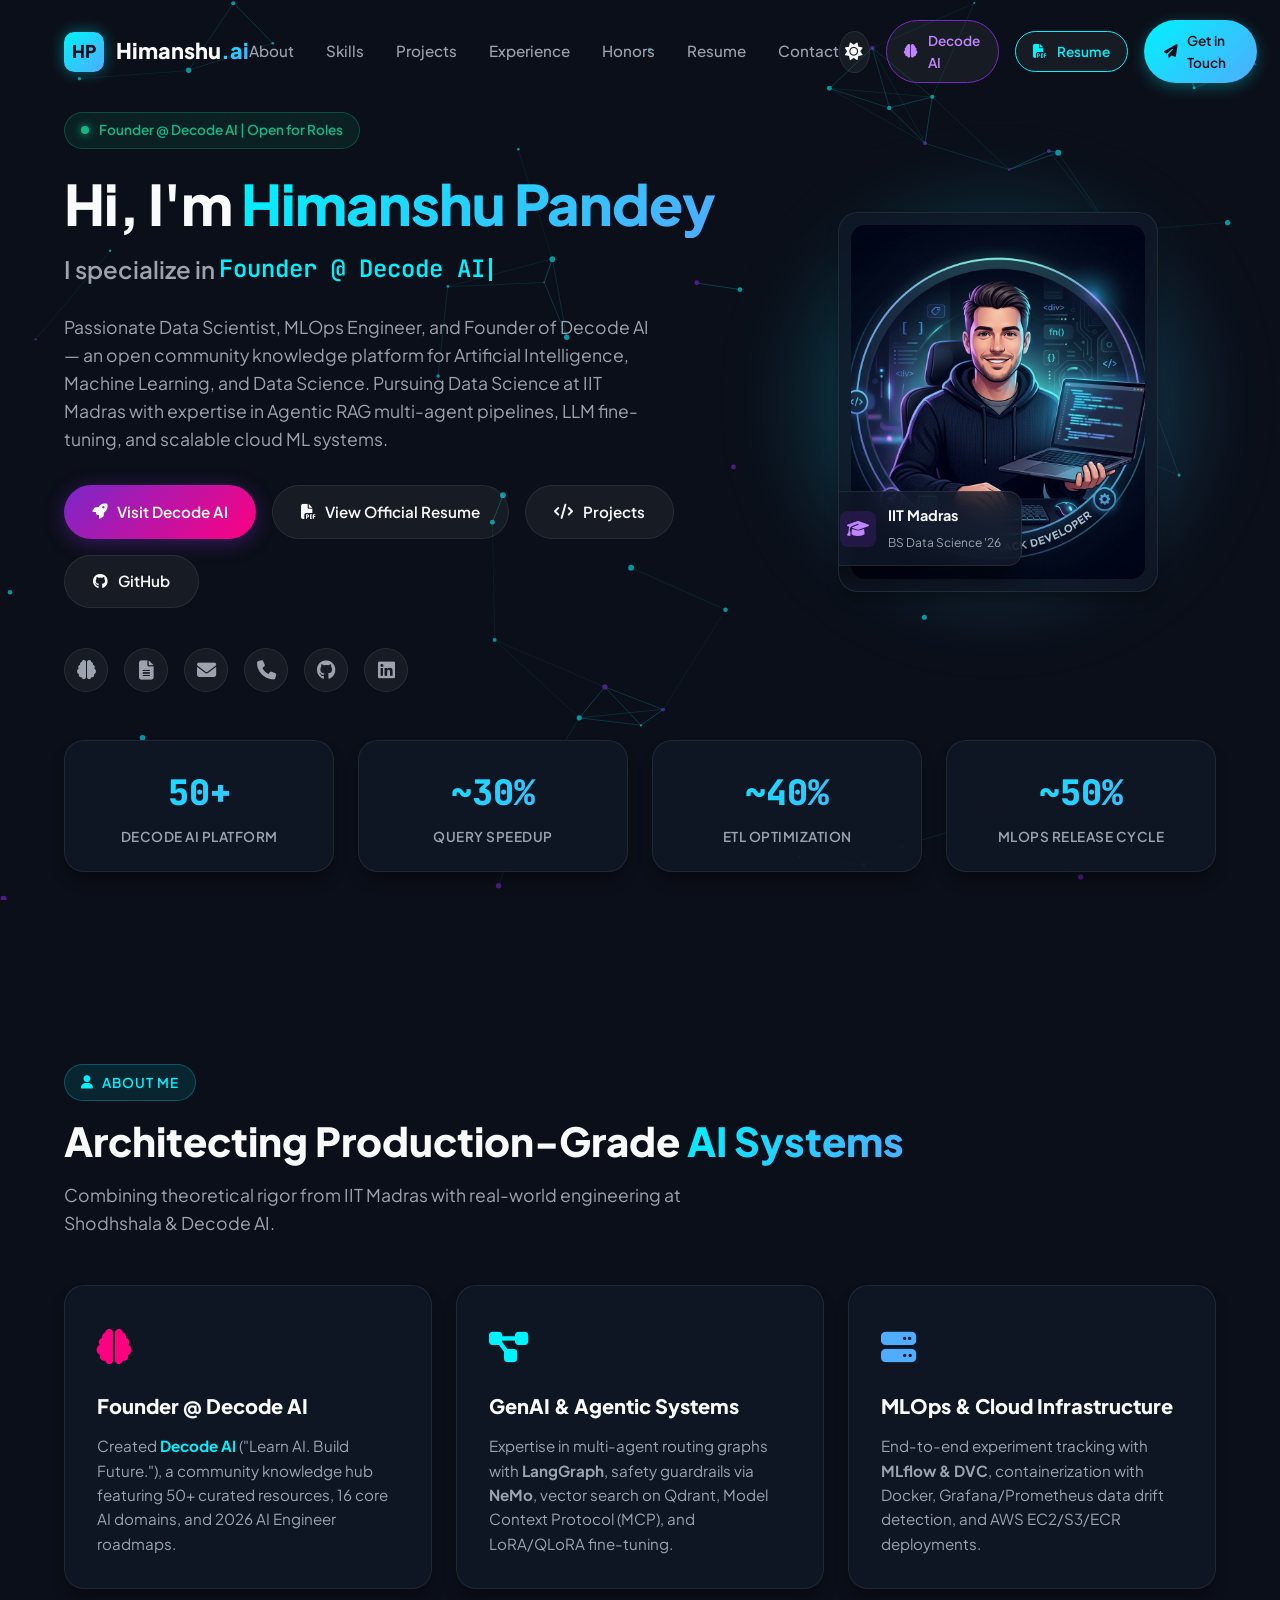
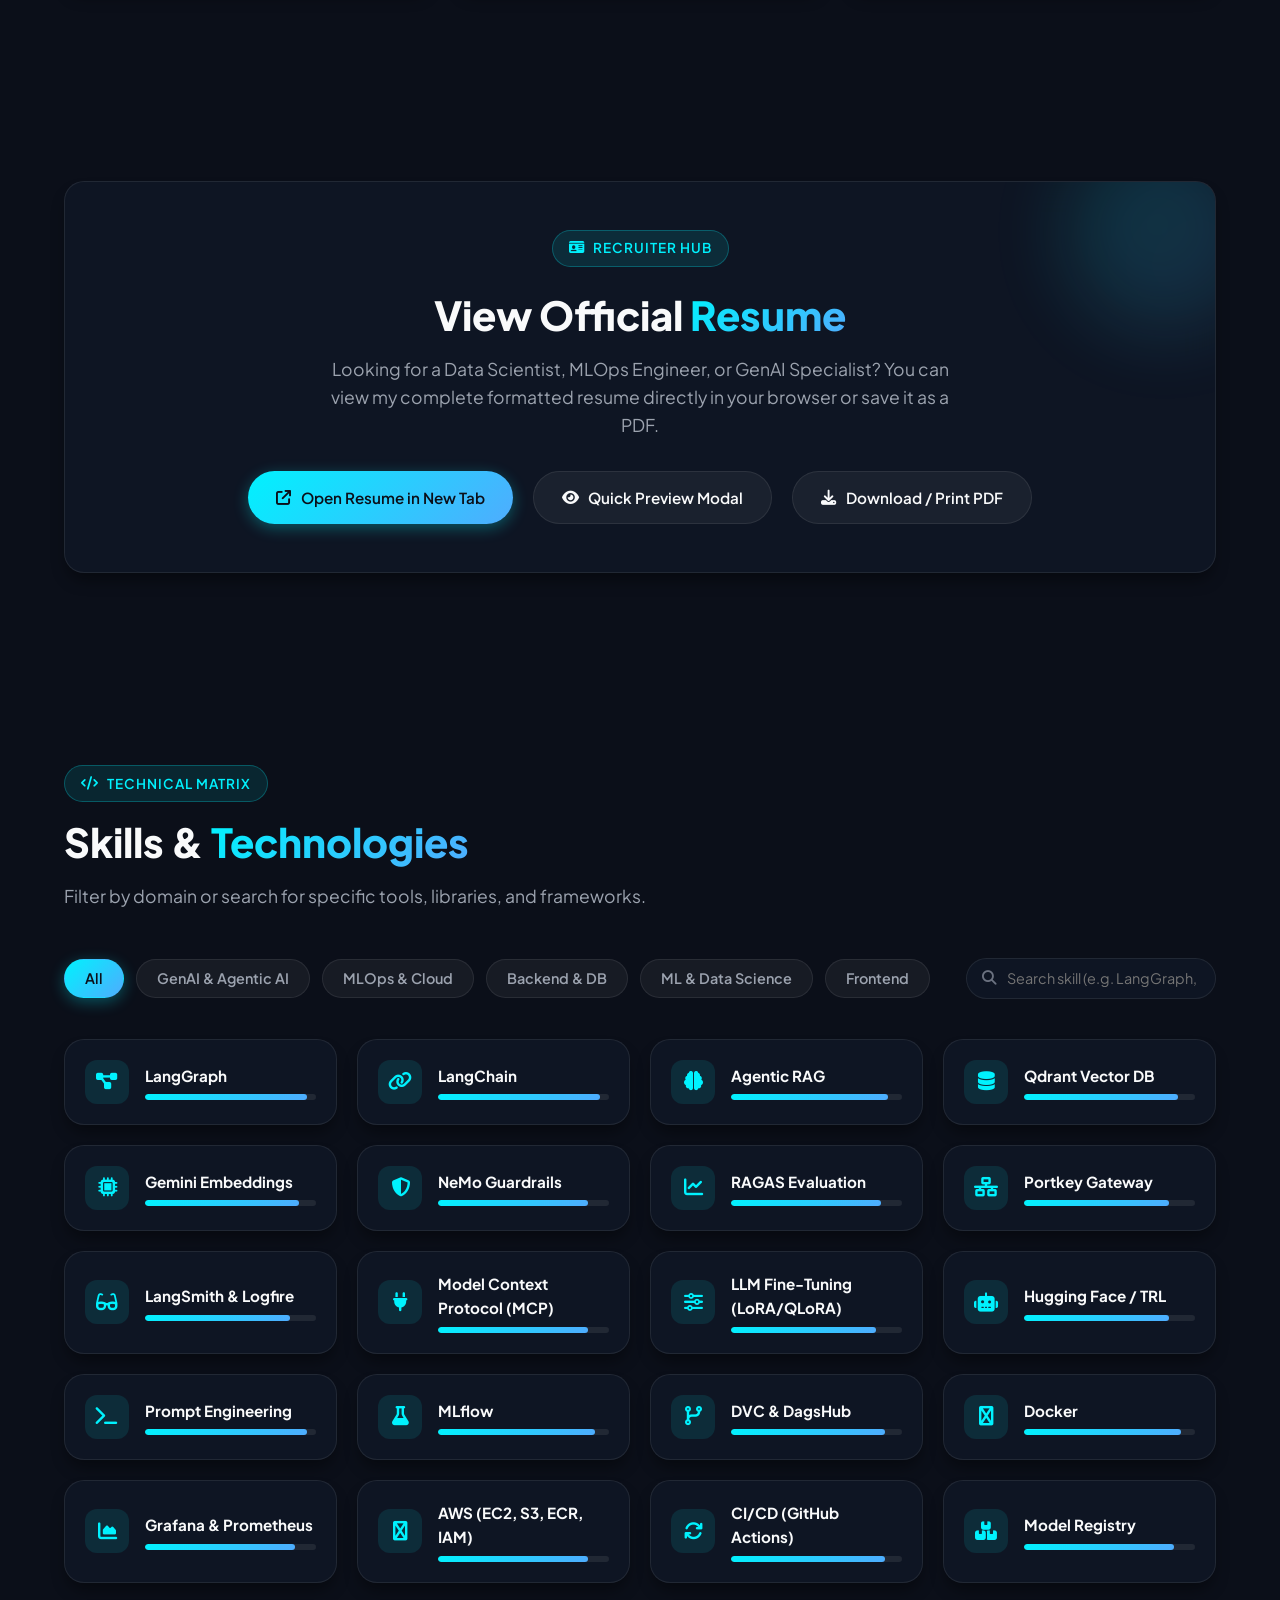
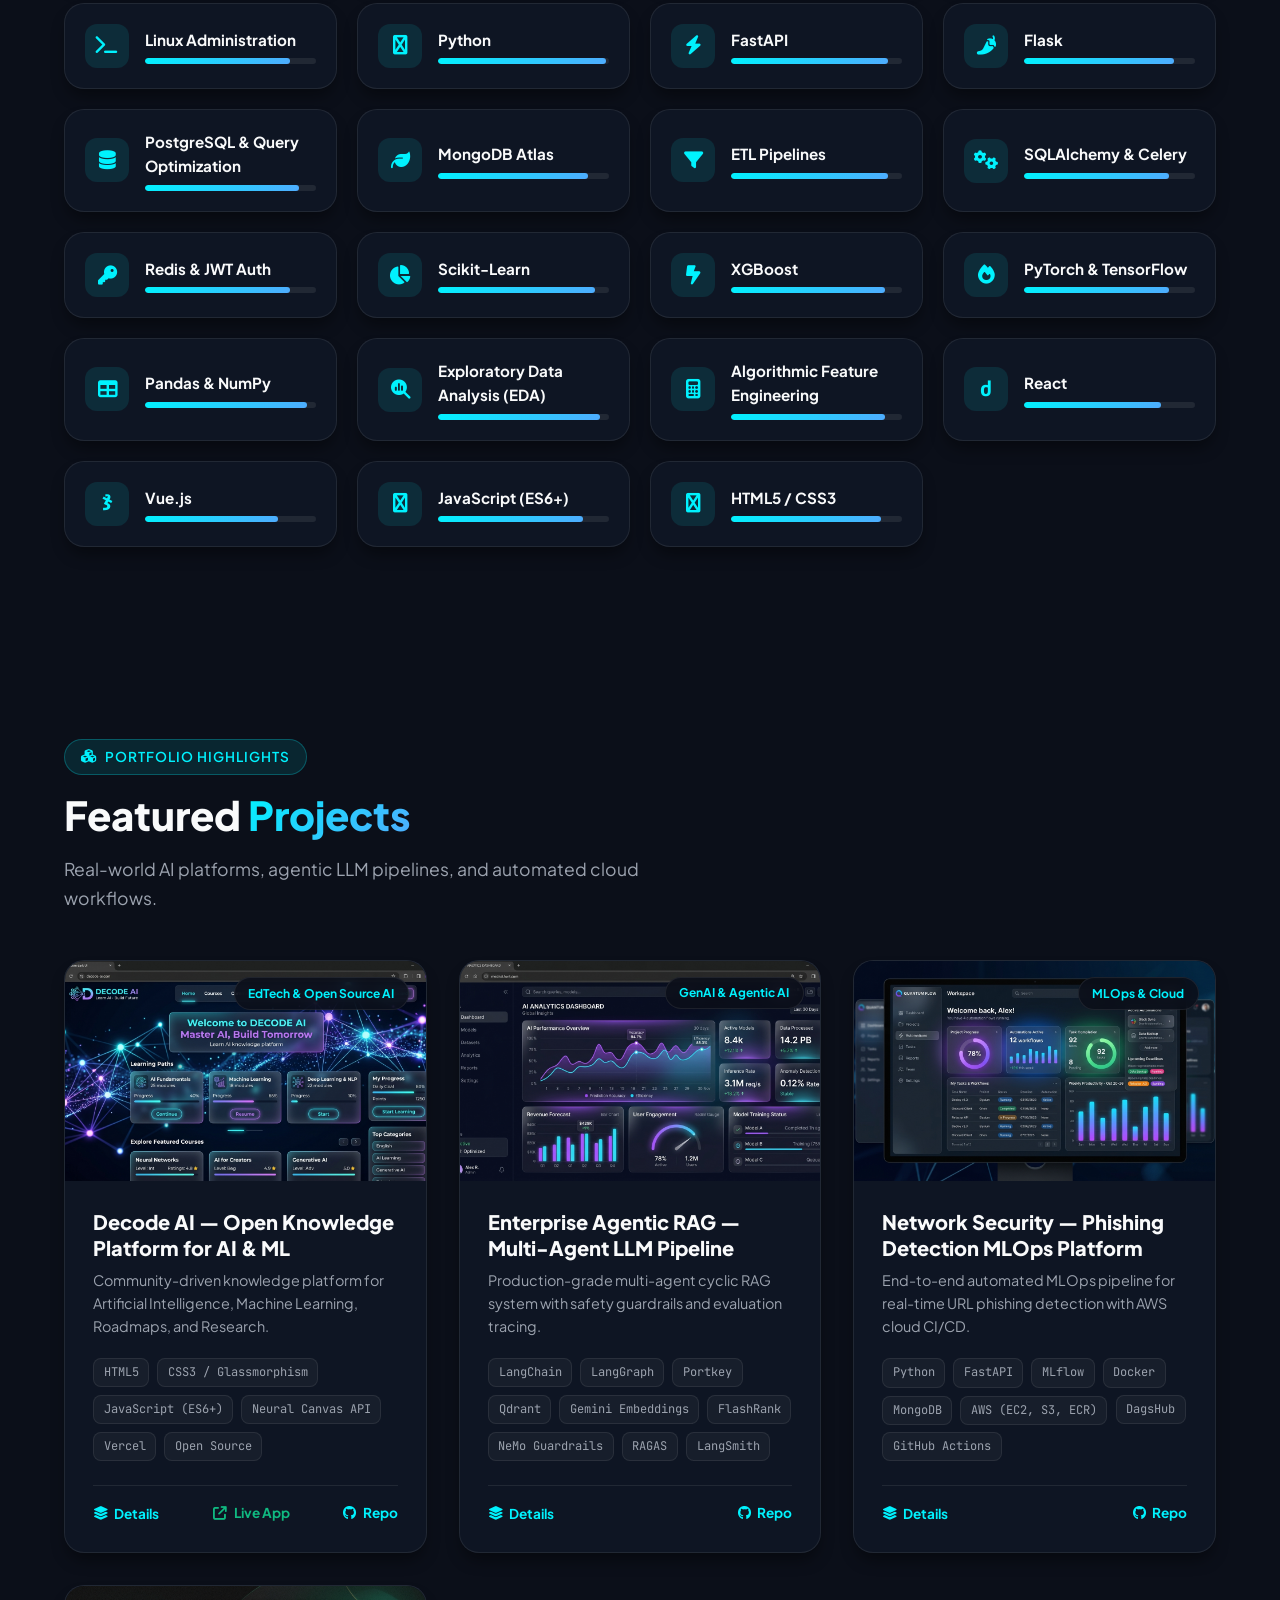
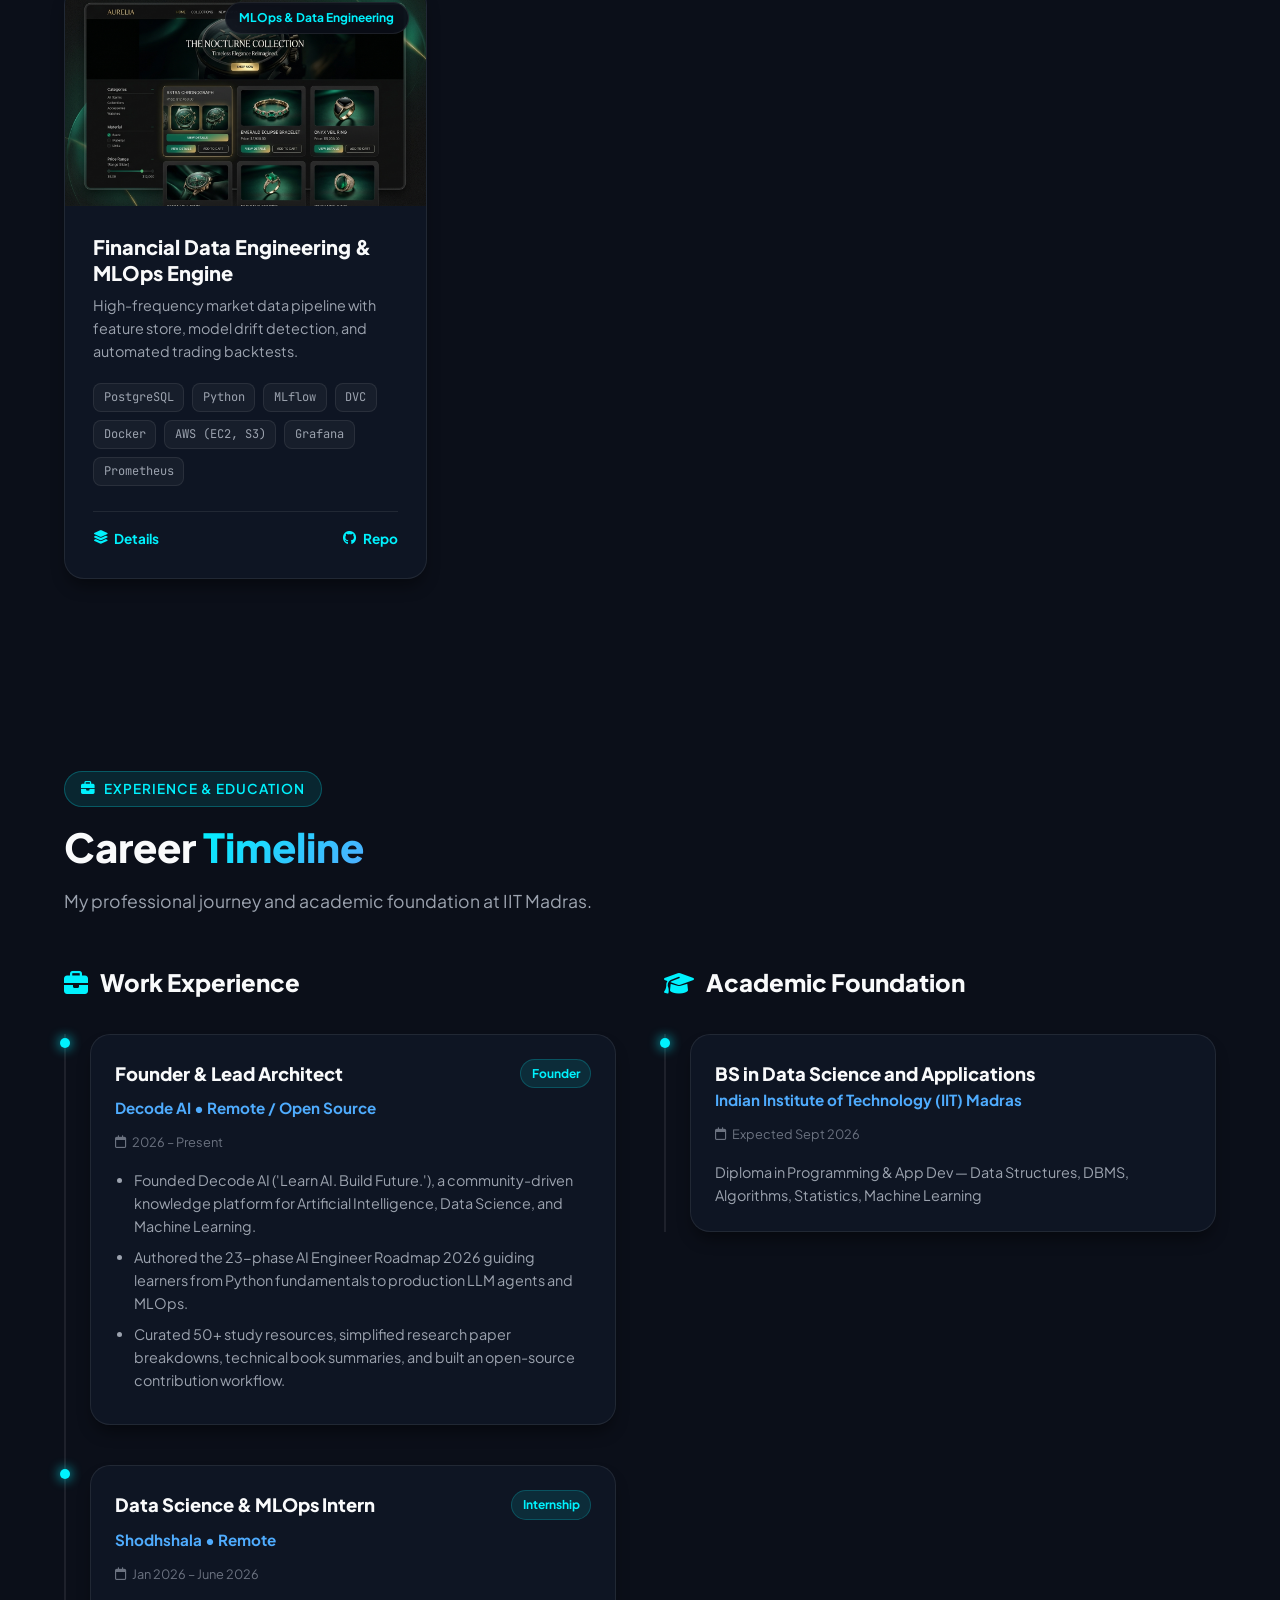
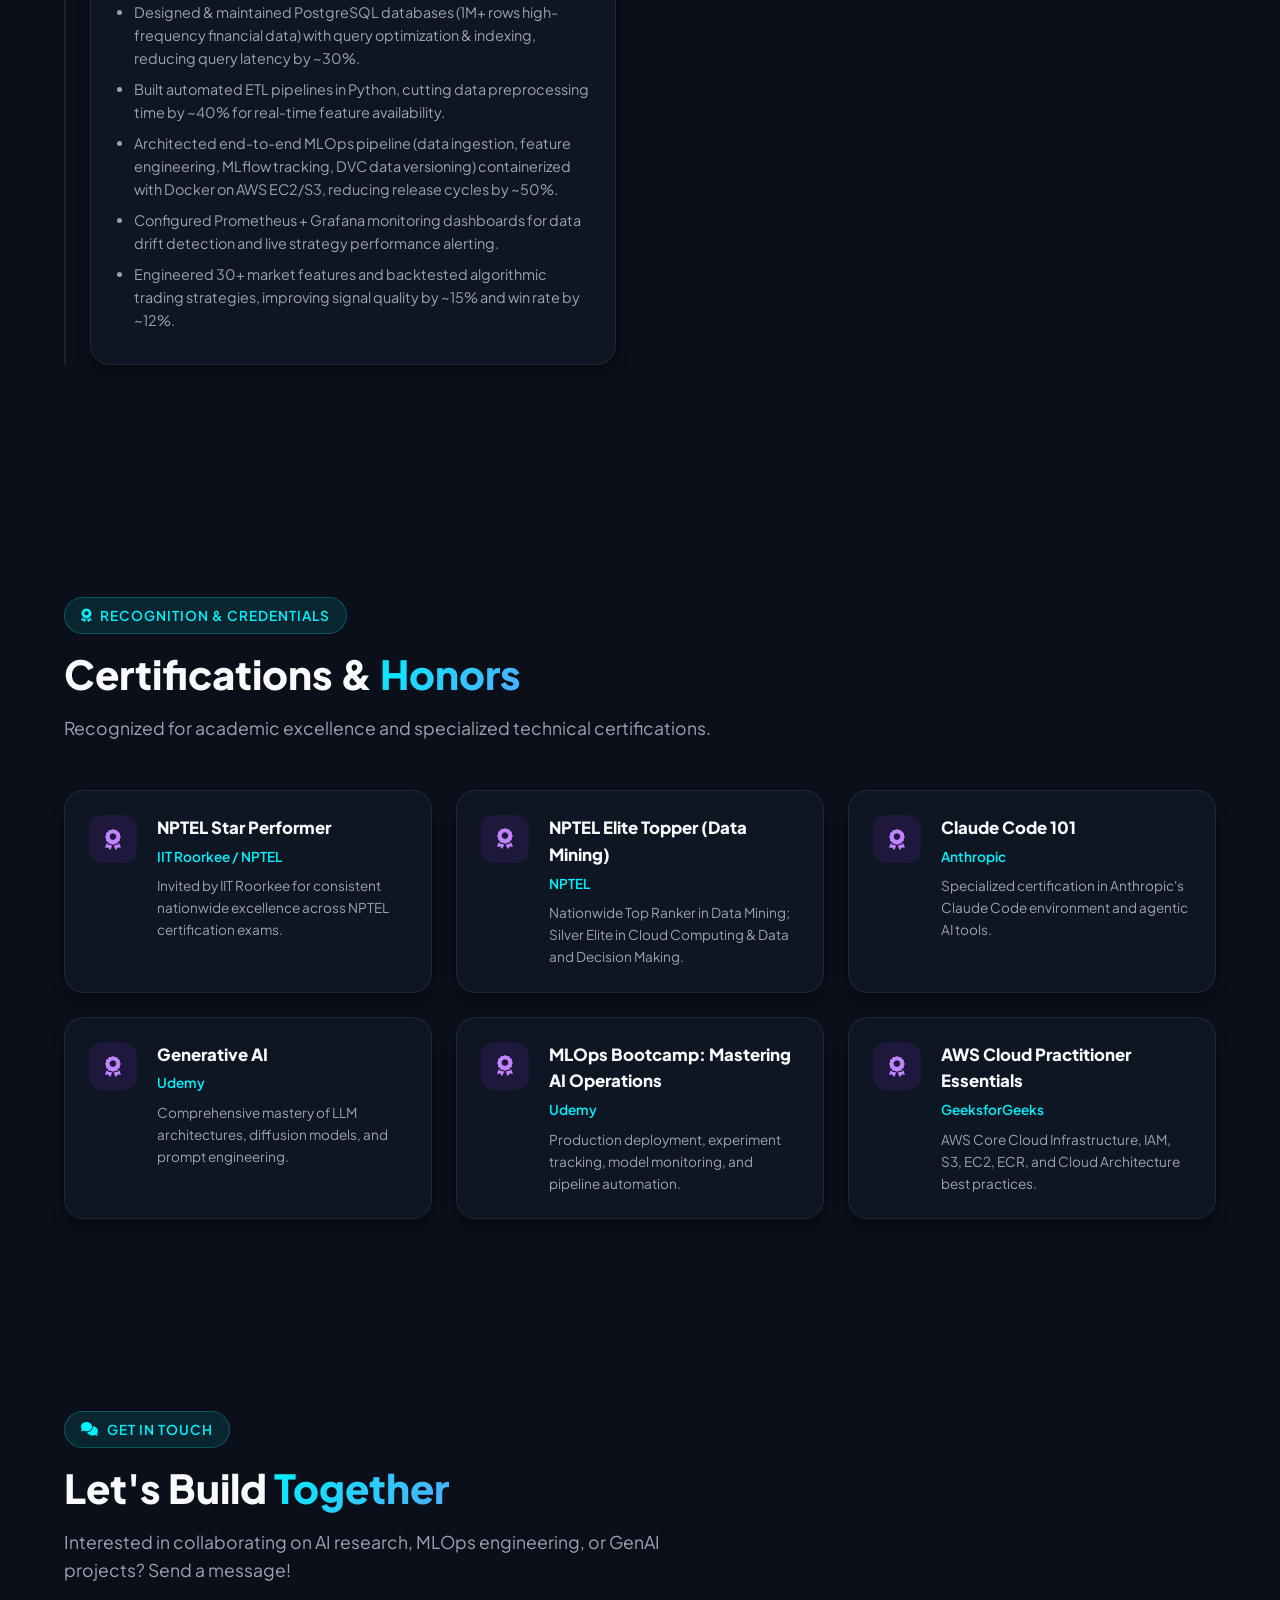
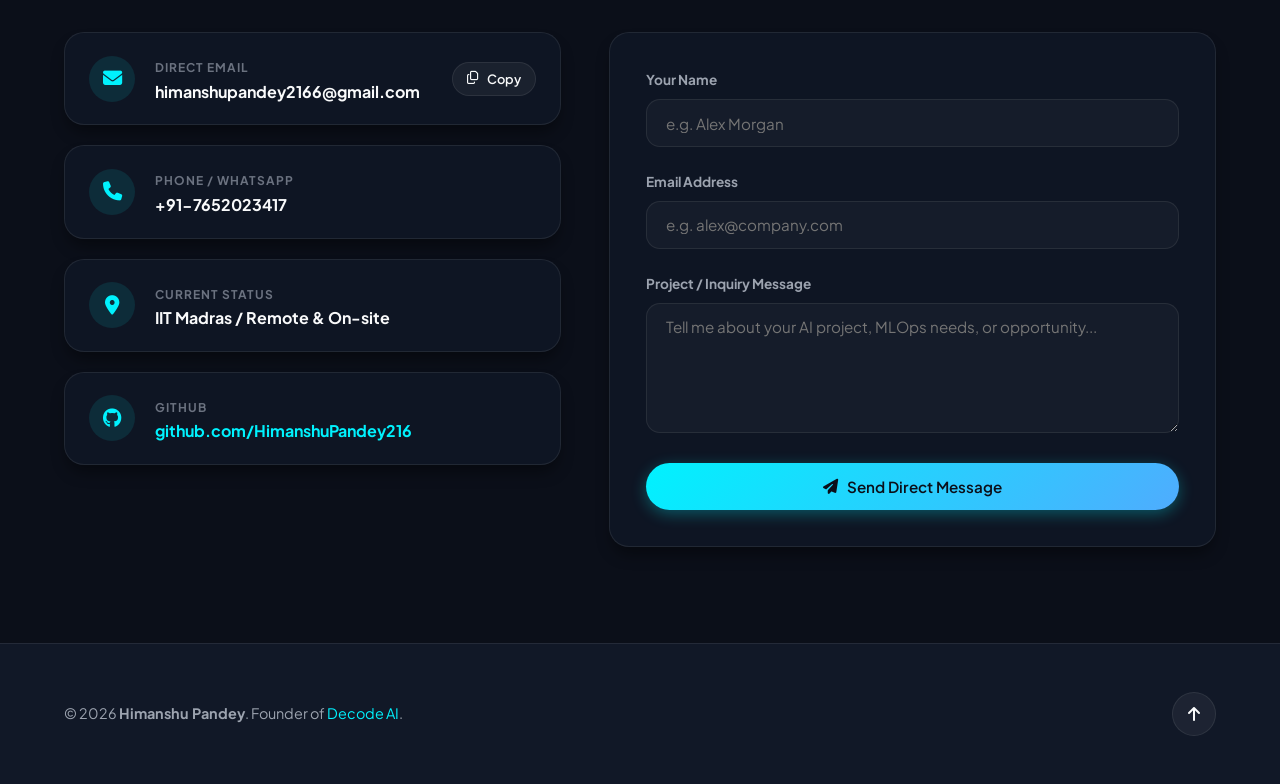
==== commit 66ce676e: "Add Decode AI platform project showcase and live link decodeai-alpha.vercel.app" ====
--- a/index.html
+++ b/index.html
@@ -3,9 +3,9 @@
 <head>
   <meta charset="UTF-8">
   <meta name="viewport" content="width=device-width, initial-scale=1.0">
-  <title>Himanshu Pandey | Data Scientist, MLOps Engineer & GenAI Specialist</title>
-  <meta name="description" content="Portfolio & Resume of Himanshu Pandey - Data Scientist and MLOps Engineer specializing in GenAI, Agentic RAG multi-agent pipelines, LLM fine-tuning, and scalable cloud ML pipelines at IIT Madras.">
-  <meta name="keywords" content="Himanshu Pandey, IIT Madras, MLOps Engineer, Data Scientist, Resume, GenAI, Agentic RAG, LangGraph, LangChain, Python, AWS, Docker, MLflow">
+  <title>Himanshu Pandey | Founder @ Decode AI | Data Scientist & MLOps Engineer</title>
+  <meta name="description" content="Portfolio & Resume of Himanshu Pandey - Founder of Decode AI, Data Scientist and MLOps Engineer specializing in GenAI, Agentic RAG multi-agent pipelines, LLM fine-tuning, and scalable cloud ML pipelines at IIT Madras.">
+  <meta name="keywords" content="Himanshu Pandey, Decode AI, IIT Madras, MLOps Engineer, Data Scientist, Resume, GenAI, Agentic RAG, LangGraph, LangChain, Python, AWS, Docker, MLflow">
   <meta name="author" content="Himanshu Pandey">
 
   <!-- Google Fonts -->
@@ -48,6 +48,9 @@
         <button class="theme-toggle-btn" id="theme-toggle" aria-label="Toggle dark/light theme">
           <i class="fa-solid fa-sun"></i>
         </button>
+        <a href="https://decodeai-alpha.vercel.app/" target="_blank" class="btn btn-secondary" style="padding: 0.55rem 1.1rem; font-size: 0.85rem; border-color: var(--accent-purple); color: #c084fc;">
+          <i class="fa-solid fa-brain"></i> Decode AI
+        </a>
         <a href="assets/resume.html" target="_blank" class="btn btn-secondary" style="padding: 0.55rem 1.1rem; font-size: 0.85rem; border-color: var(--accent-cyan); color: var(--accent-cyan);">
           <i class="fa-solid fa-file-pdf"></i> Resume
         </a>
@@ -70,7 +73,7 @@
         <div class="hero-grid">
           <div class="hero-content">
             <div class="hero-status-pill">
-              <span class="status-dot"></span> Available for MLOps & GenAI Roles
+              <span class="status-dot"></span> Founder @ Decode AI | Open for Roles
             </div>
             
             <h1 class="hero-name">
@@ -84,15 +87,18 @@
             </div>
 
             <p class="hero-bio" id="hero-bio">
-              Data Scientist and MLOps Engineer pursuing Data Science at <strong>IIT Madras</strong>. Specializing in Agentic RAG multi-agent LLM systems, production MLOps automation, high-frequency financial data engineering, and cloud AI deployment.
+              Data Scientist, MLOps Engineer, and Founder of <strong><a href="https://decodeai-alpha.vercel.app/" target="_blank" style="color: var(--accent-cyan); text-decoration: underline;">Decode AI</a></strong> — an open community knowledge platform for Artificial Intelligence, Machine Learning, and Data Science. Pursuing Data Science at <strong>IIT Madras</strong>.
             </p>
 
             <div class="hero-actions">
-              <a href="assets/resume.html" target="_blank" class="btn btn-primary" style="box-shadow: 0 4px 20px rgba(0, 242, 254, 0.4);">
+              <a href="https://decodeai-alpha.vercel.app/" target="_blank" class="btn btn-primary" style="box-shadow: 0 4px 20px rgba(121, 40, 202, 0.4); background: var(--gradient-accent); color: #fff;">
+                <i class="fa-solid fa-rocket"></i> Visit Decode AI
+              </a>
+              <a href="assets/resume.html" target="_blank" class="btn btn-secondary">
                 <i class="fa-solid fa-file-pdf"></i> View Official Resume
               </a>
               <a href="#projects" class="btn btn-secondary">
-                <i class="fa-solid fa-code"></i> Explore Projects
+                <i class="fa-solid fa-code"></i> Projects
               </a>
               <a href="https://github.com/HimanshuPandey216" target="_blank" rel="noopener noreferrer" class="btn btn-secondary">
                 <i class="fa-brands fa-github"></i> GitHub
@@ -100,6 +106,9 @@
             </div>
 
             <div class="social-links">
+              <a href="https://decodeai-alpha.vercel.app/" target="_blank" class="social-icon-btn" title="Decode AI Platform">
+                <i class="fa-solid fa-brain"></i>
+              </a>
               <a href="assets/resume.html" target="_blank" class="social-icon-btn" title="View Resume">
                 <i class="fa-solid fa-file-lines"></i>
               </a>
@@ -148,14 +157,24 @@
       <div class="container">
         <span class="section-tag"><i class="fa-solid fa-user"></i> About Me</span>
         <h2 class="section-title">Architecting Production-Grade <span class="gradient-text">AI Systems</span></h2>
-        <p class="section-subtitle">Combining theoretical rigor from IIT Madras with real-world engineering at Shodhshala.</p>
+        <p class="section-subtitle">Combining theoretical rigor from IIT Madras with real-world engineering at Shodhshala & Decode AI.</p>
 
         <div style="display: grid; grid-template-columns: repeat(auto-fit, minmax(300px, 1fr)); gap: 1.5rem;">
           <div class="glass-card" style="padding: 2rem;">
+            <div style="font-size: 2.2rem; color: var(--accent-magenta); margin-bottom: 1rem;">
+              <i class="fa-solid fa-brain"></i>
+            </div>
+            <h3 style="font-size: 1.25rem; font-weight: 800; margin-bottom: 0.75rem;">Founder @ Decode AI</h3>
+            <p style="color: var(--text-secondary); font-size: 0.95rem;">
+              Created <a href="https://decodeai-alpha.vercel.app/" target="_blank" style="color: var(--accent-cyan); font-weight: 700;">Decode AI</a> ("Learn AI. Build Future."), a community knowledge hub featuring 50+ curated resources, 16 core AI domains, and 2026 AI Engineer roadmaps.
+            </p>
+          </div>
+
+          <div class="glass-card" style="padding: 2rem;">
             <div style="font-size: 2.2rem; color: var(--accent-cyan); margin-bottom: 1rem;">
-              <i class="fa-solid fa-brain"></i>
-            </div>
-            <h3 style="font-size: 1.25rem; font-weight: 800; margin-bottom: 0.75rem;">GenAI & Agentic AI</h3>
+              <i class="fa-solid fa-project-diagram"></i>
+            </div>
+            <h3 style="font-size: 1.25rem; font-weight: 800; margin-bottom: 0.75rem;">GenAI & Agentic Systems</h3>
             <p style="color: var(--text-secondary); font-size: 0.95rem;">
               Expertise in multi-agent routing graphs with <strong>LangGraph</strong>, safety guardrails via <strong>NeMo</strong>, vector search on Qdrant, Model Context Protocol (MCP), and LoRA/QLoRA fine-tuning.
             </p>
@@ -165,19 +184,9 @@
             <div style="font-size: 2.2rem; color: var(--accent-blue); margin-bottom: 1rem;">
               <i class="fa-solid fa-server"></i>
             </div>
-            <h3 style="font-size: 1.25rem; font-weight: 800; margin-bottom: 0.75rem;">MLOps & Cloud Engineering</h3>
+            <h3 style="font-size: 1.25rem; font-weight: 800; margin-bottom: 0.75rem;">MLOps & Cloud Infrastructure</h3>
             <p style="color: var(--text-secondary); font-size: 0.95rem;">
               End-to-end experiment tracking with <strong>MLflow & DVC</strong>, containerization with Docker, Grafana/Prometheus data drift detection, and AWS EC2/S3/ECR deployments.
-            </p>
-          </div>
-
-          <div class="glass-card" style="padding: 2rem;">
-            <div style="font-size: 2.2rem; color: var(--accent-purple); margin-bottom: 1rem;">
-              <i class="fa-solid fa-database"></i>
-            </div>
-            <h3 style="font-size: 1.25rem; font-weight: 800; margin-bottom: 0.75rem;">Data Systems & Optimization</h3>
-            <p style="color: var(--text-secondary); font-size: 0.95rem;">
-              Optimizing PostgreSQL queries across <strong>1M+ financial data points</strong> (~30% query speedup), constructing Python ETL pipelines (~40% time savings), and algorithmic signal engineering.
             </p>
           </div>
         </div>
@@ -270,6 +279,7 @@
           </div>
         </div>
       </div>
+    </div>
     </section>
 
     <!-- CERTIFICATIONS & HONORS SECTION -->
@@ -368,7 +378,7 @@
   <footer class="footer">
     <div class="container footer-content">
       <div class="footer-copyright">
-        © 2026 <strong>Himanshu Pandey</strong>. Crafted with precision & AI passion.
+        © 2026 <strong>Himanshu Pandey</strong>. Founder of <a href="https://decodeai-alpha.vercel.app/" target="_blank" style="color: var(--accent-cyan);">Decode AI</a>.
       </div>
       <a href="#hero" class="back-to-top" aria-label="Scroll back to top">
         <i class="fa-solid fa-arrow-up"></i>
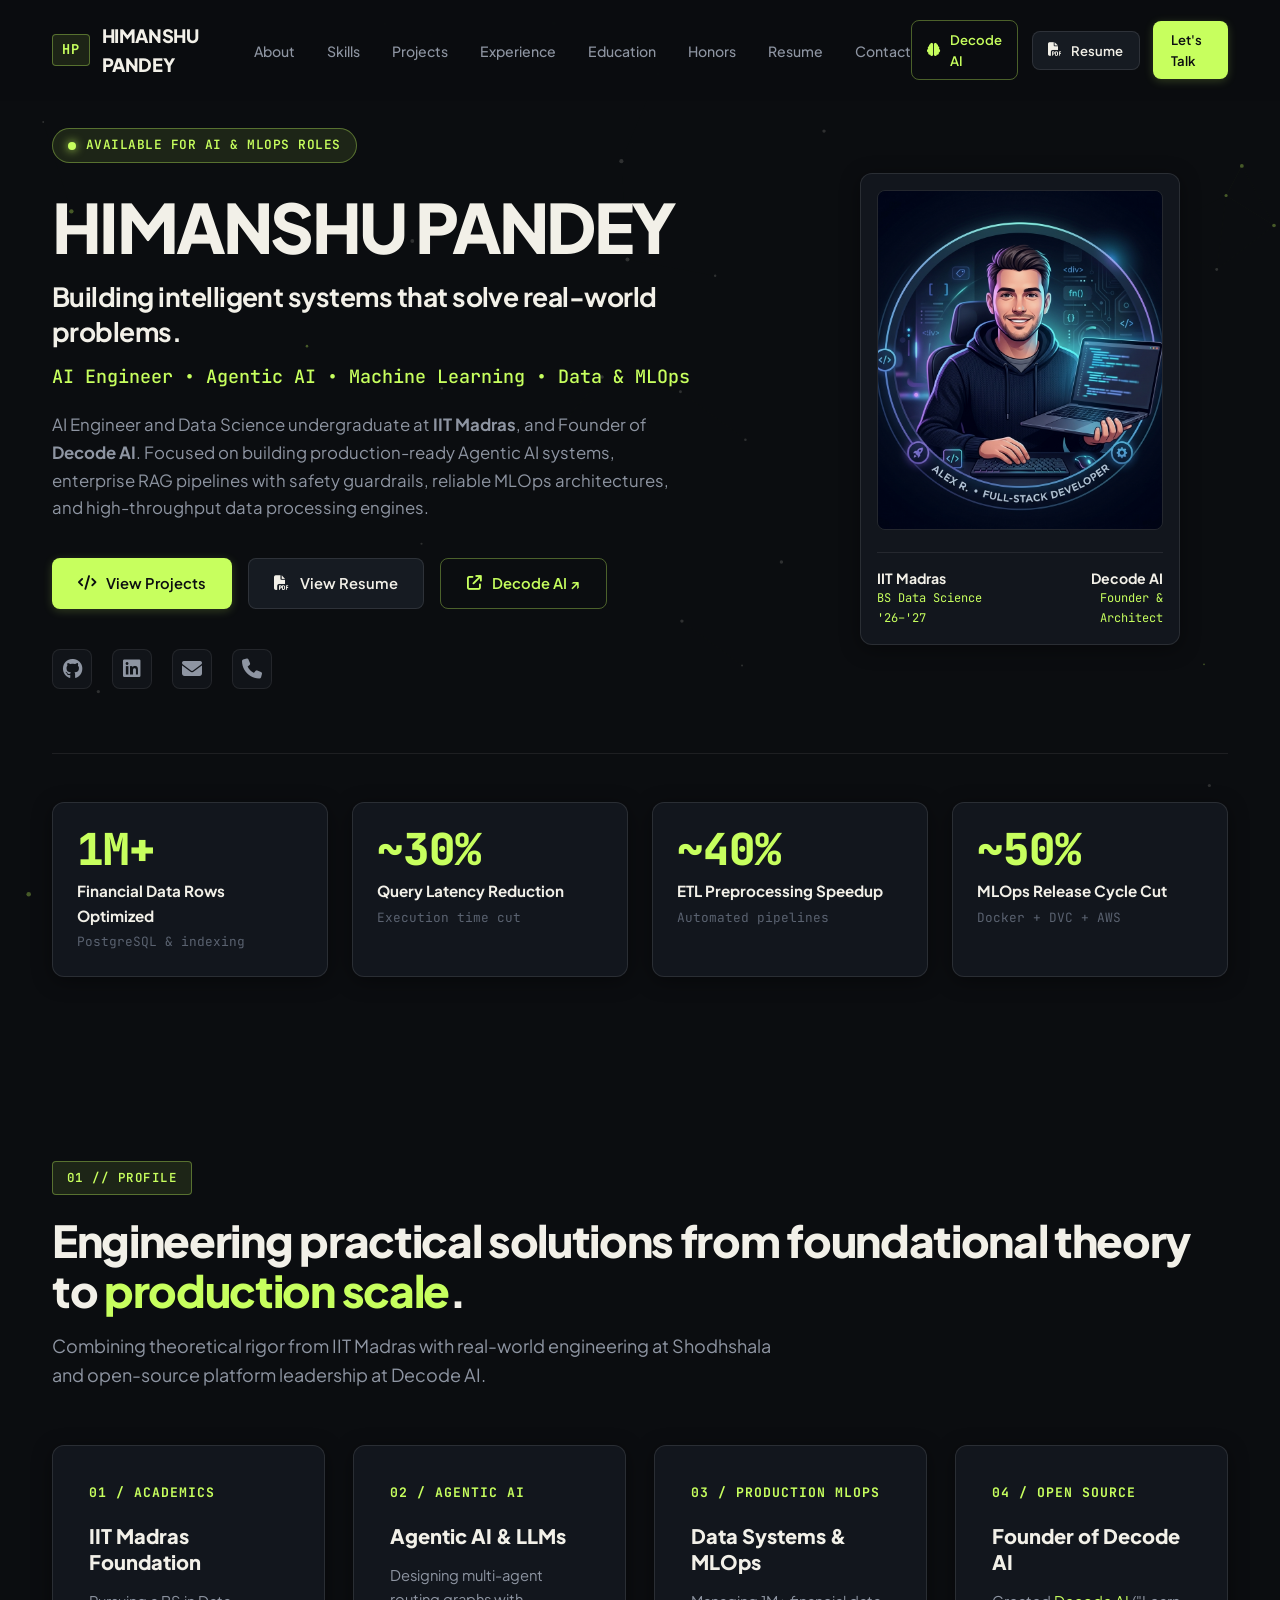
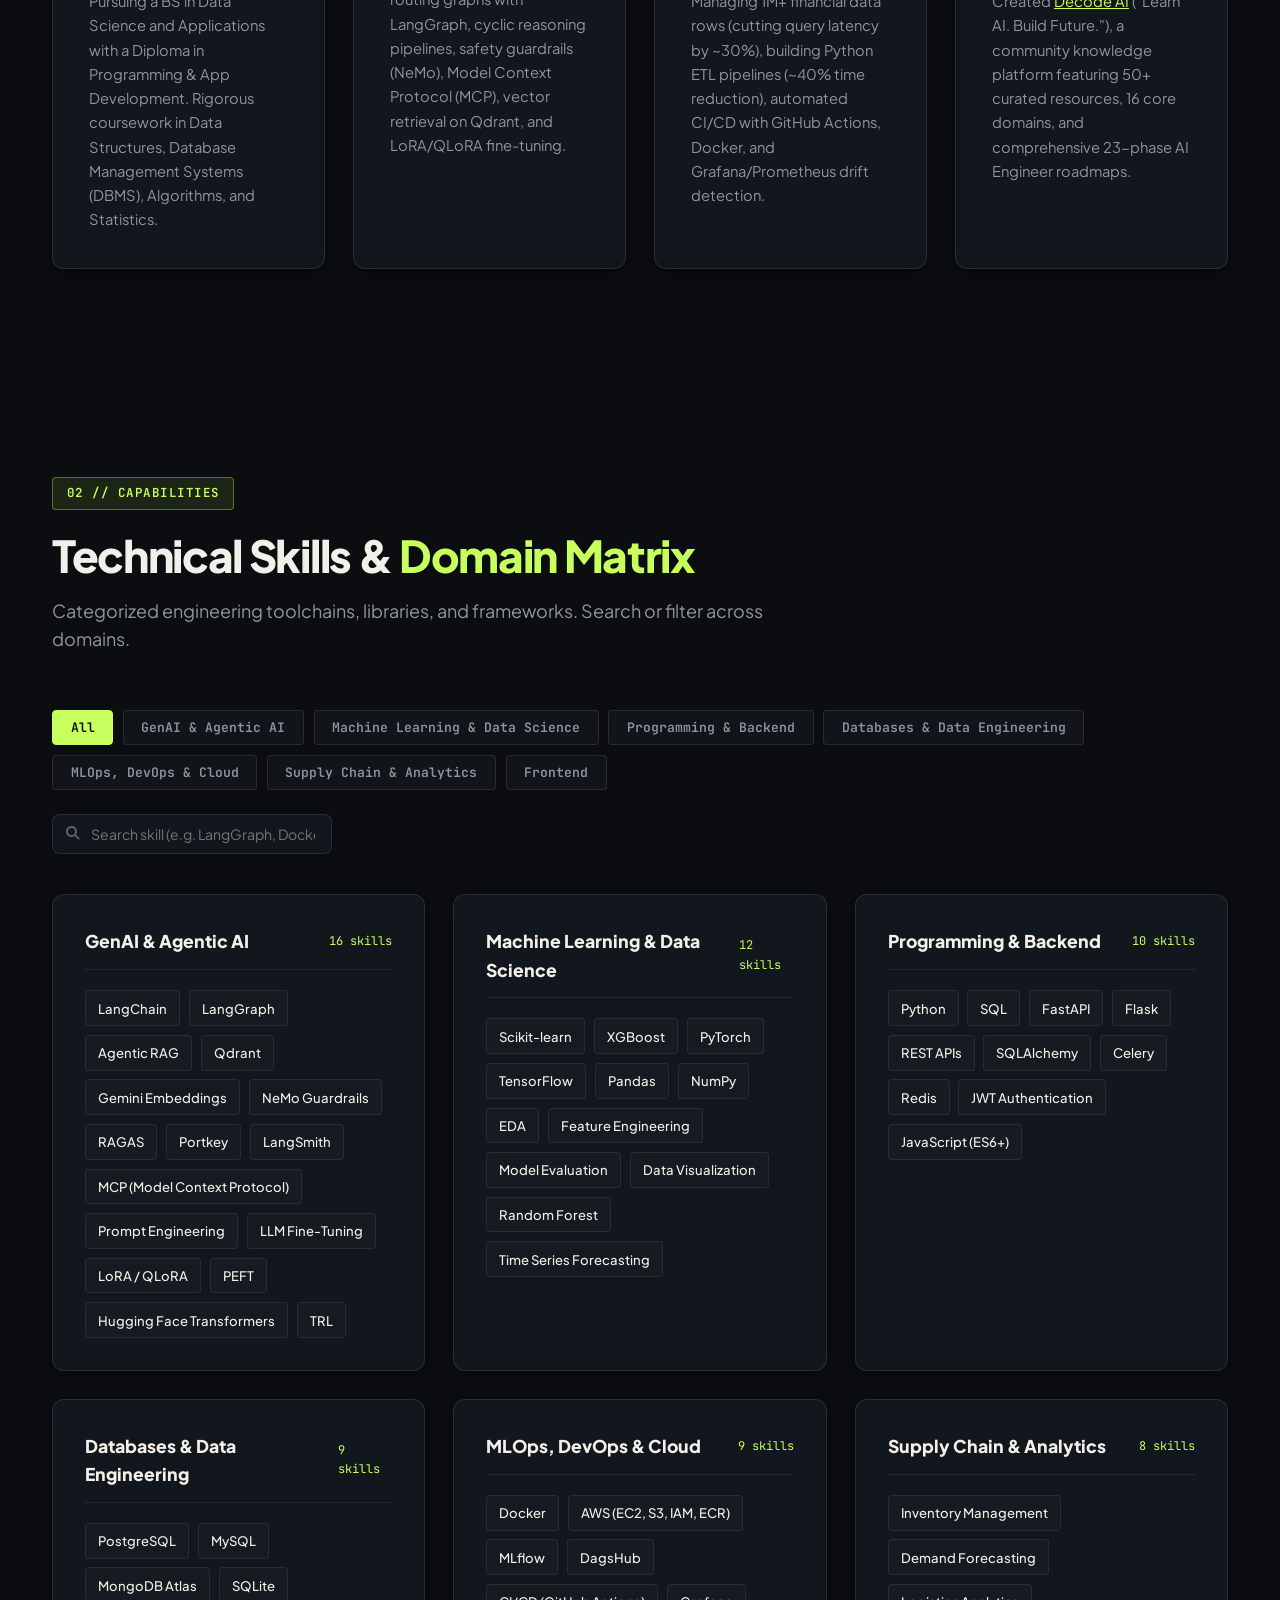
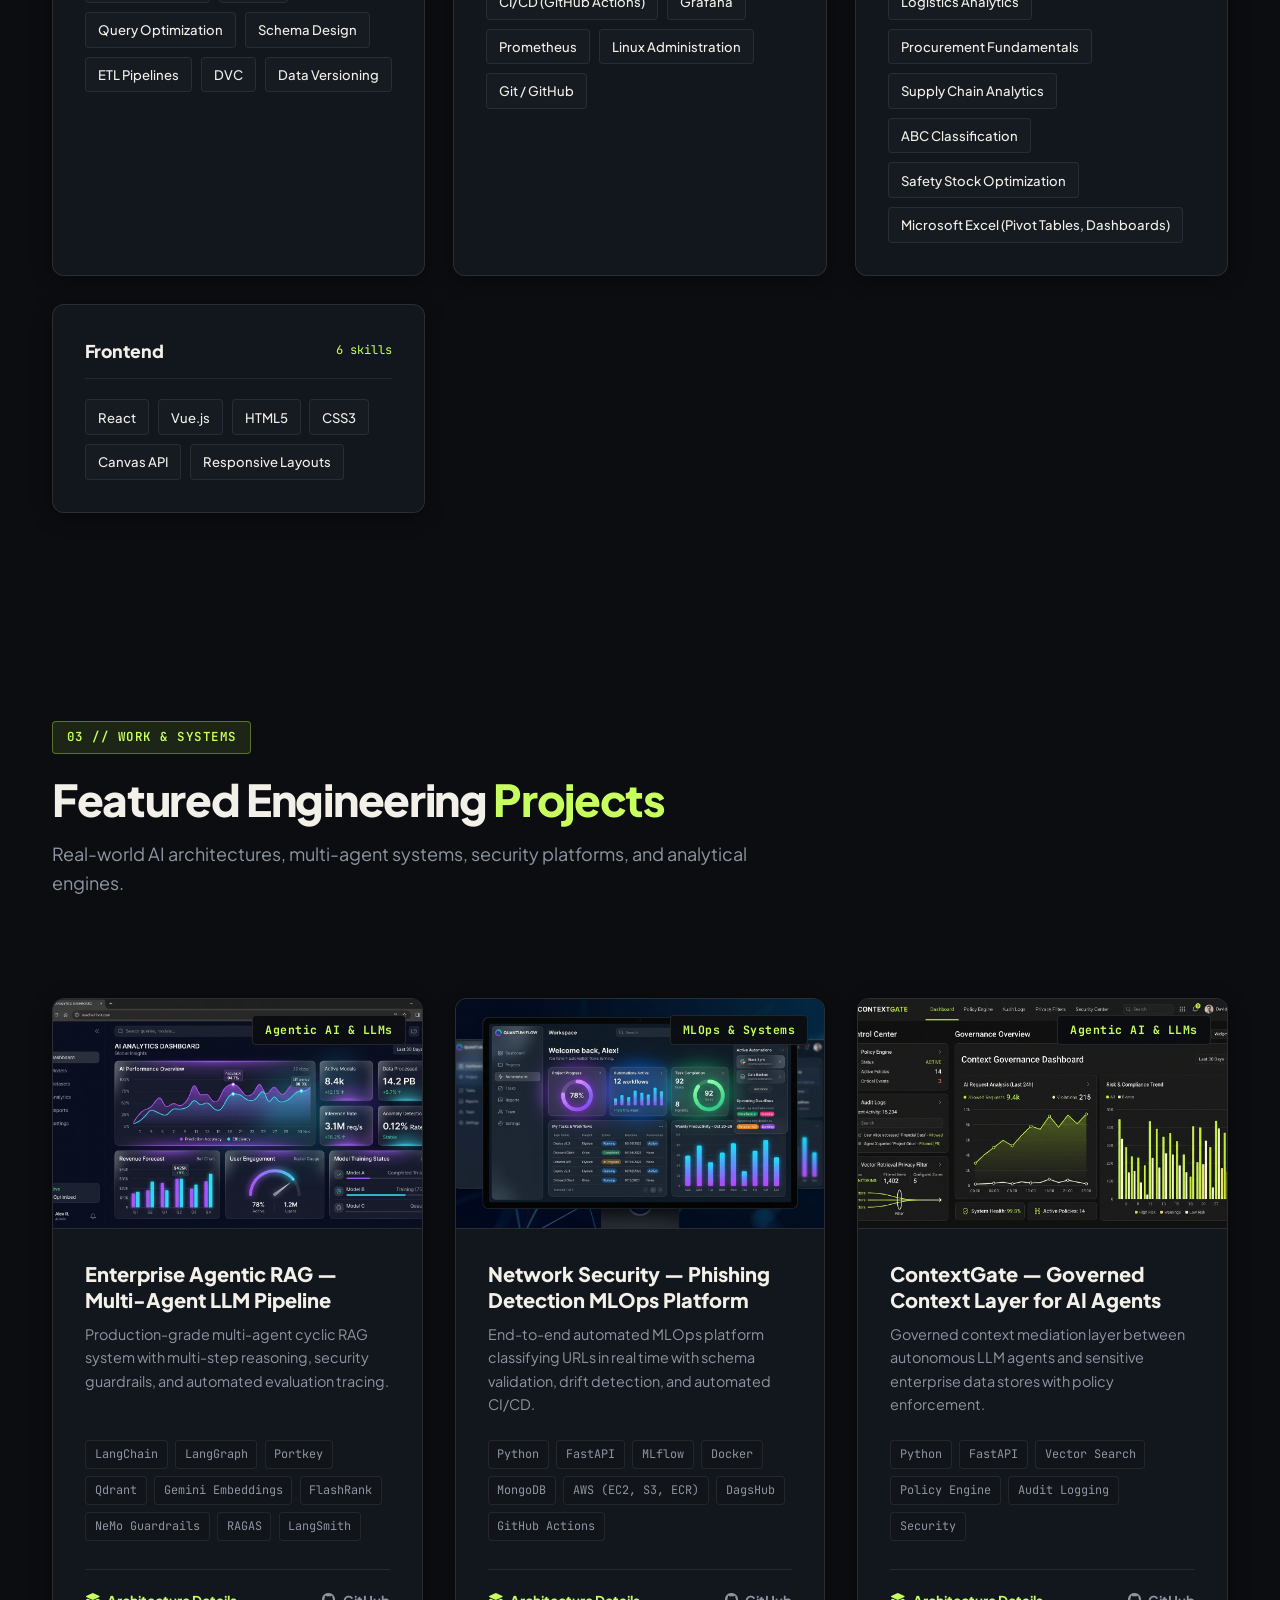
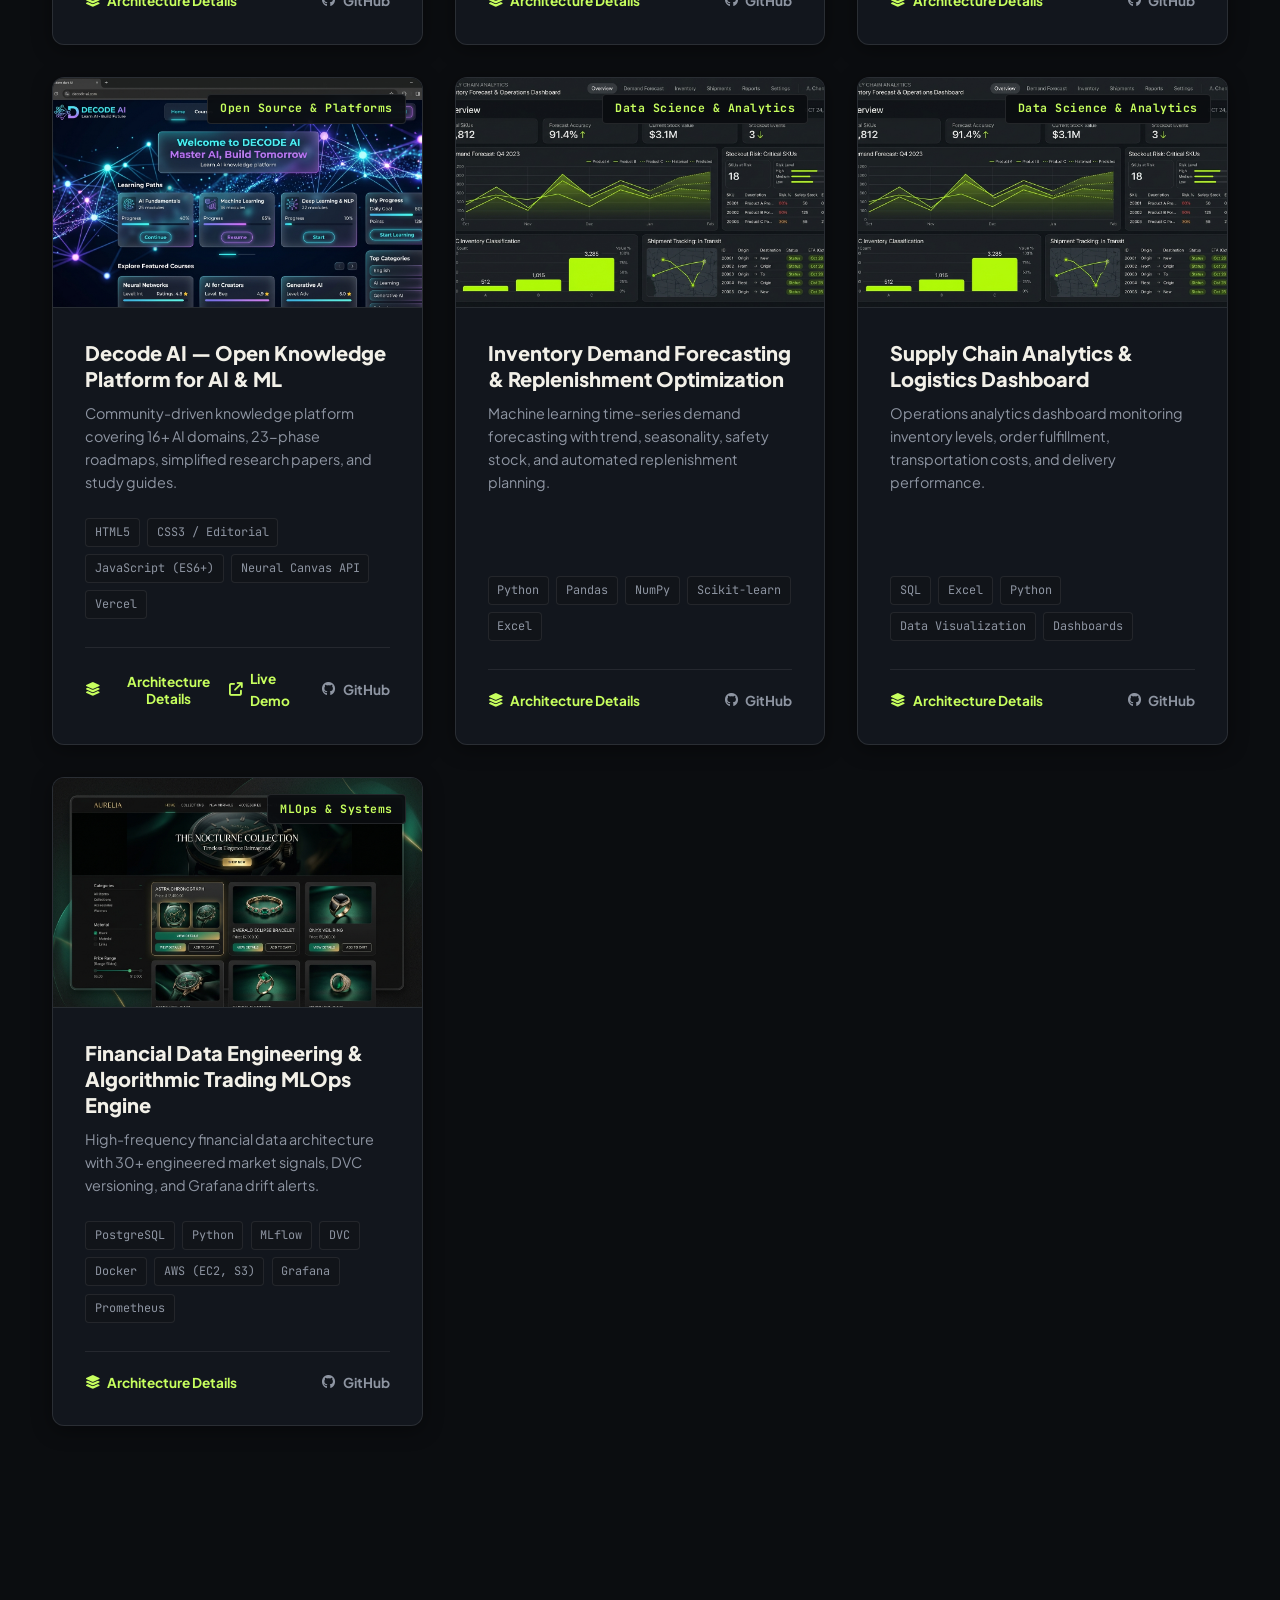
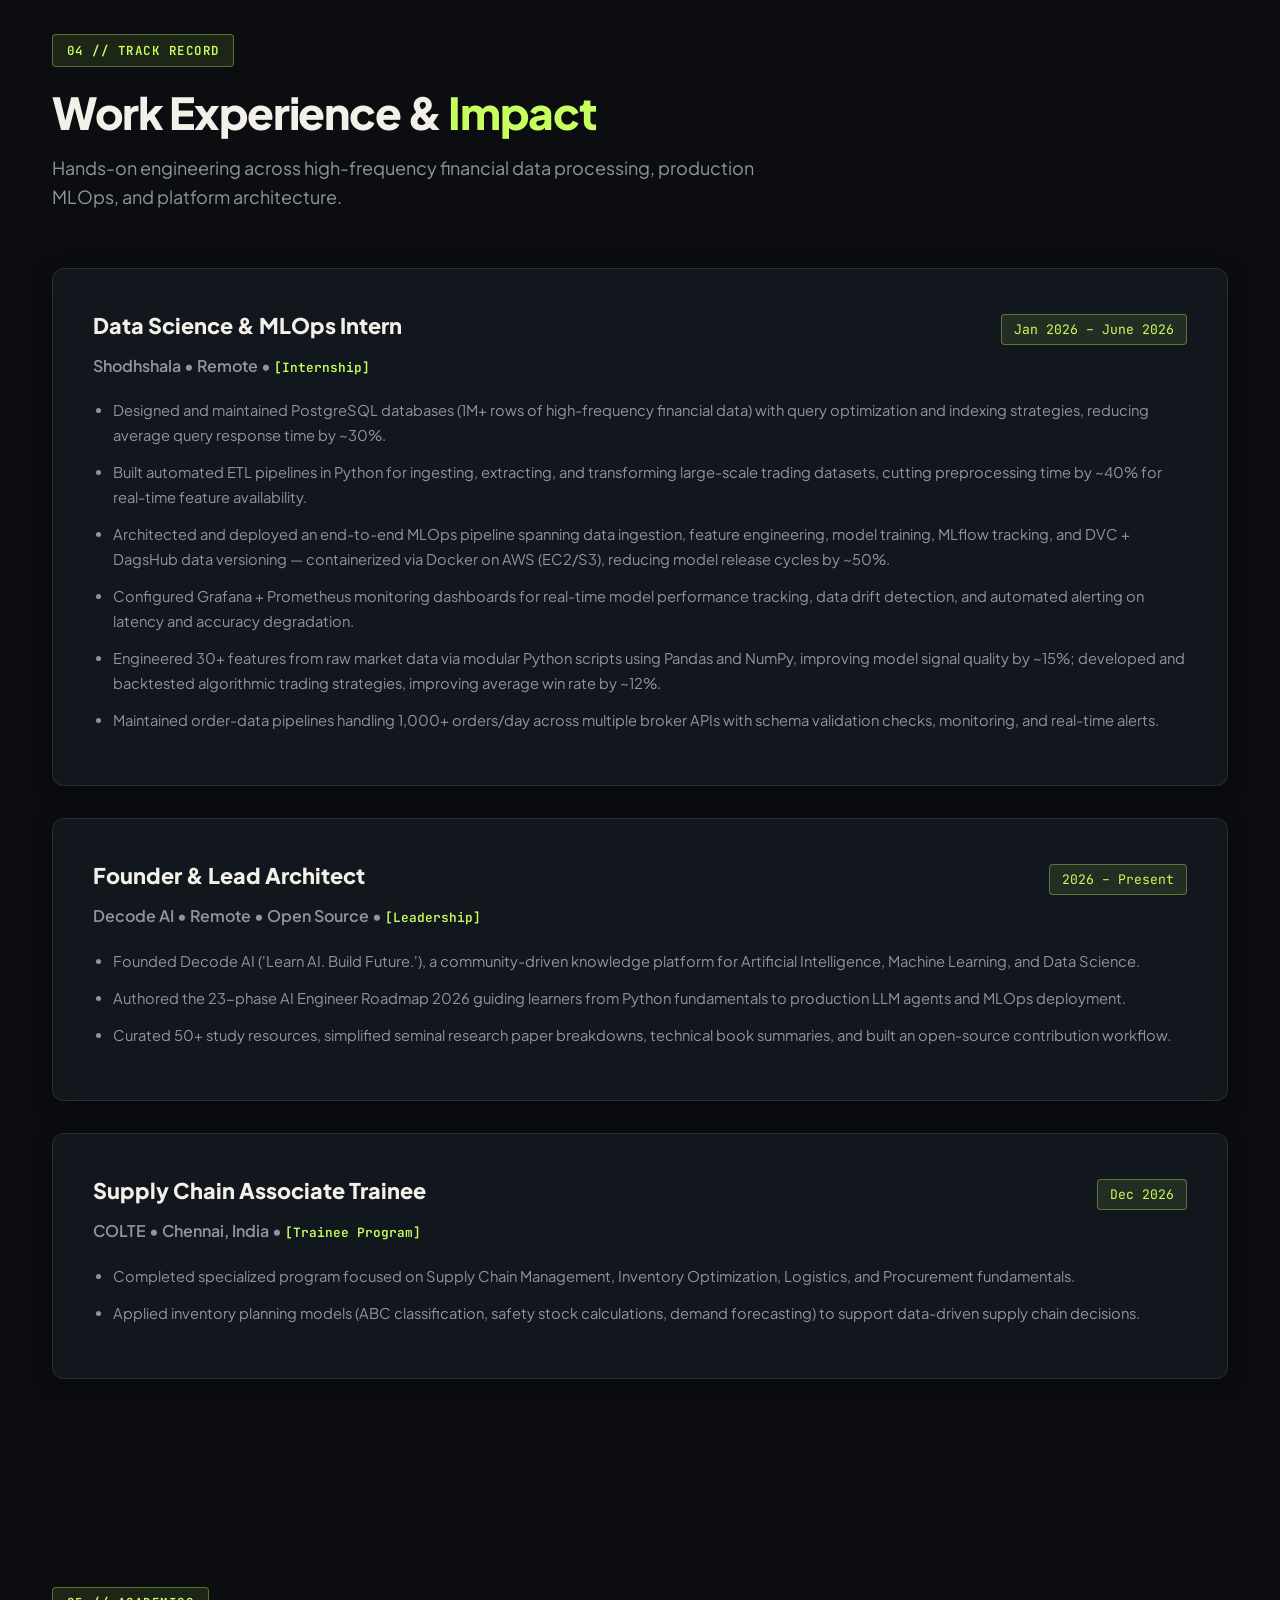
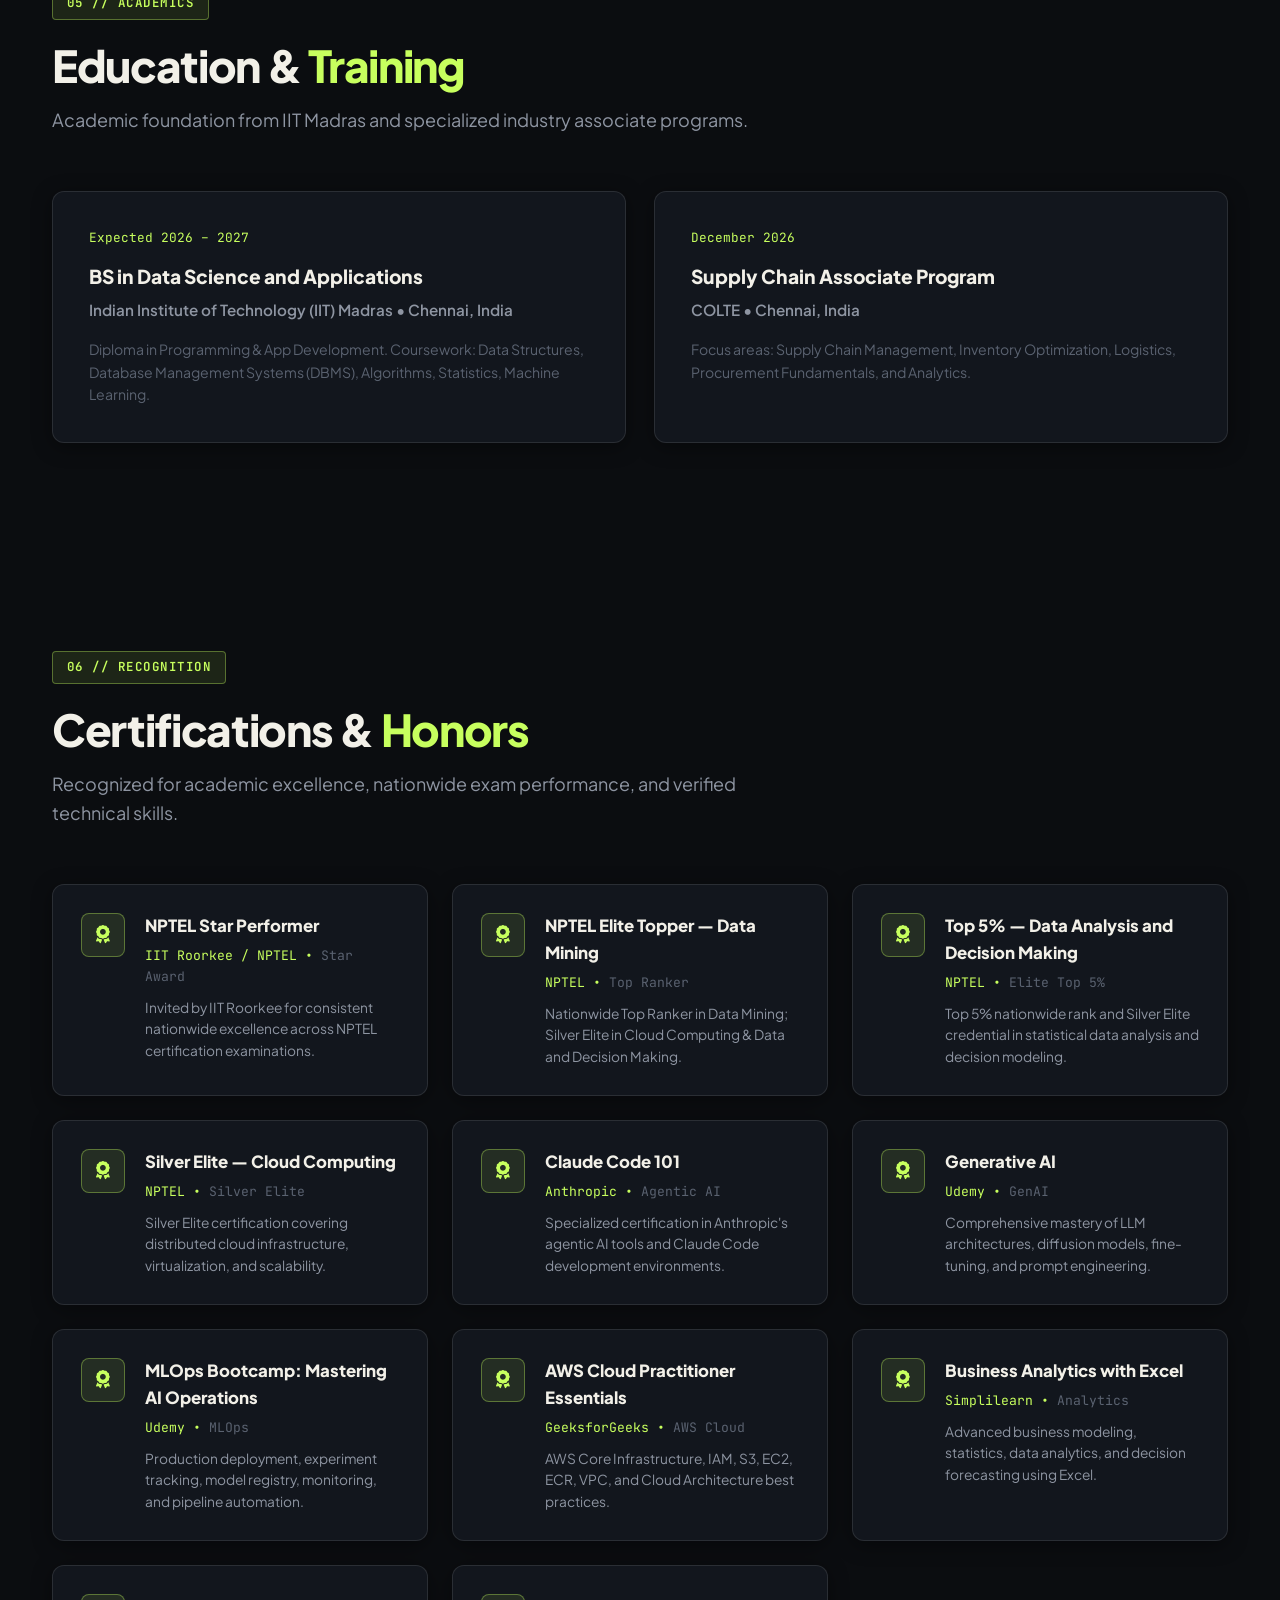
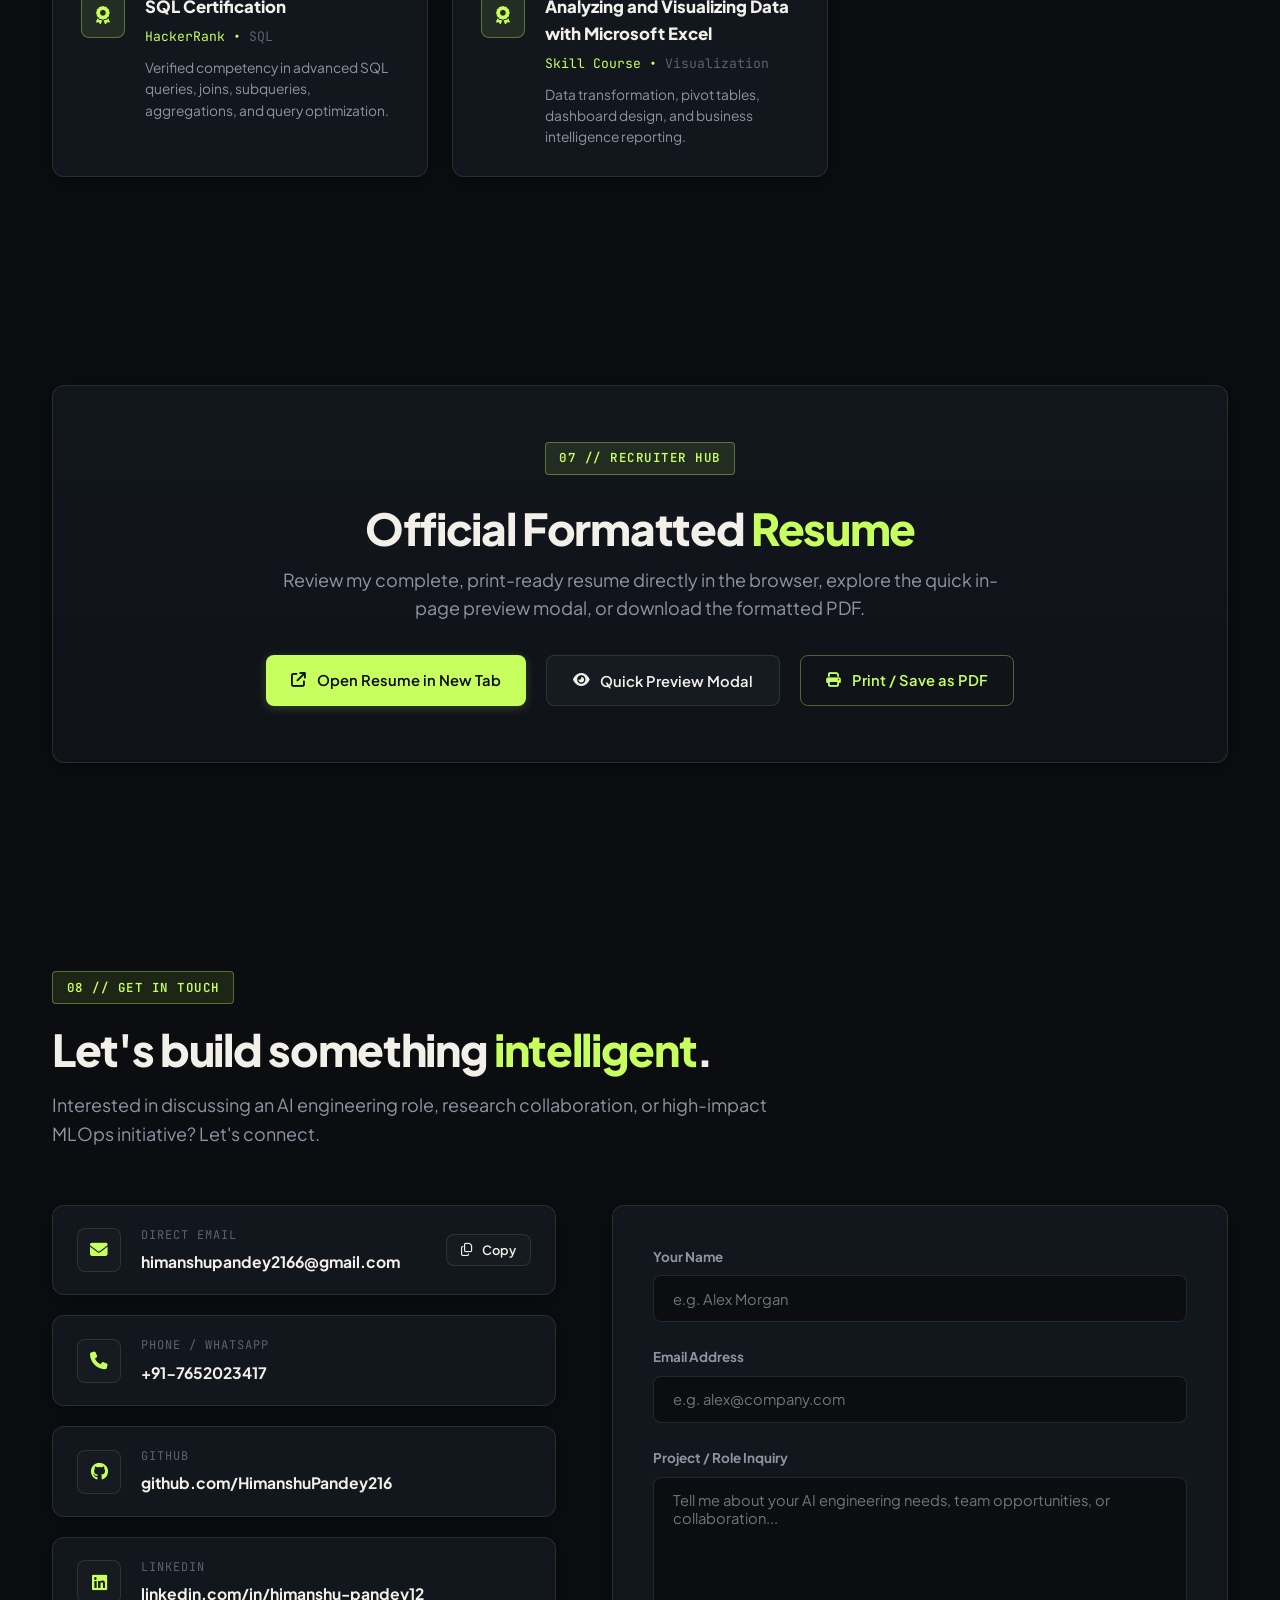
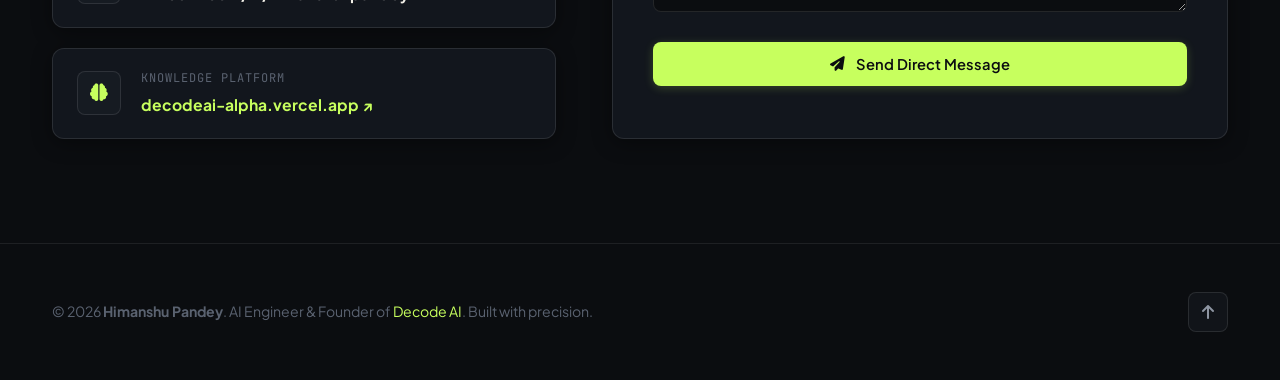
==== commit 94365809: "Complete redesign: Premium Dark Editorial Tech transformation with merged resumes, ContextGate, Supp" ====
--- a/index.html
+++ b/index.html
@@ -1,17 +1,17 @@
 <!DOCTYPE html>
-<html lang="en" data-theme="dark">
+<html lang="en">
 <head>
   <meta charset="UTF-8">
   <meta name="viewport" content="width=device-width, initial-scale=1.0">
-  <title>Himanshu Pandey | Founder @ Decode AI | Data Scientist & MLOps Engineer</title>
-  <meta name="description" content="Portfolio & Resume of Himanshu Pandey - Founder of Decode AI, Data Scientist and MLOps Engineer specializing in GenAI, Agentic RAG multi-agent pipelines, LLM fine-tuning, and scalable cloud ML pipelines at IIT Madras.">
-  <meta name="keywords" content="Himanshu Pandey, Decode AI, IIT Madras, MLOps Engineer, Data Scientist, Resume, GenAI, Agentic RAG, LangGraph, LangChain, Python, AWS, Docker, MLflow">
+  <title>Himanshu Pandey — AI Engineer | Machine Learning & MLOps</title>
+  <meta name="description" content="Portfolio of Himanshu Pandey — AI Engineer & Data Science undergraduate at IIT Madras, Founder of Decode AI. Specializing in Agentic AI, LLM systems, MLOps, and scalable data engineering.">
+  <meta name="keywords" content="Himanshu Pandey, AI Engineer, MLOps Engineer, IIT Madras, Agentic AI, LangGraph, LangChain, RAG, Machine Learning, Data Science, Decode AI">
   <meta name="author" content="Himanshu Pandey">
 
-  <!-- Google Fonts -->
+  <!-- Google Fonts: Plus Jakarta Sans & JetBrains Mono -->
   <link rel="preconnect" href="https://fonts.googleapis.com">
   <link rel="preconnect" href="https://fonts.gstatic.com" crossorigin>
-  <link href="https://fonts.googleapis.com/css2?family=JetBrains+Mono:wght@400;500;700&family=Plus+Jakarta+Sans:wght@400;500;600;700;800&display=swap" rel="stylesheet">
+  <link href="https://fonts.googleapis.com/css2?family=JetBrains+Mono:wght@400;500;600;700&family=Plus+Jakarta+Sans:wght@400;500;600;700;800;900&display=swap" rel="stylesheet">
 
   <!-- Font Awesome Icons -->
   <link rel="stylesheet" href="https://cdnjs.cloudflare.com/ajax/libs/font-awesome/6.5.1/css/all.min.css" crossorigin="anonymous">
@@ -21,15 +21,15 @@
 </head>
 <body>
 
-  <!-- Interactive Background Canvas -->
+  <!-- Subtle Editorial Particle Background -->
   <canvas id="particle-canvas"></canvas>
 
-  <!-- Sticky Glassmorphism Header -->
+  <!-- Minimalist Sticky Navigation Bar -->
   <header class="navbar" id="navbar">
     <div class="container nav-container">
       <a href="#hero" class="nav-logo">
-        <div class="logo-badge">HP</div>
-        <span>Himanshu<span class="gradient-text">.ai</span></span>
+        <span class="logo-badge">HP</span>
+        <span>HIMANSHU PANDEY</span>
       </a>
 
       <nav>
@@ -38,26 +38,24 @@
           <li><a href="#skills" class="nav-link">Skills</a></li>
           <li><a href="#projects" class="nav-link">Projects</a></li>
           <li><a href="#experience" class="nav-link">Experience</a></li>
+          <li><a href="#education" class="nav-link">Education</a></li>
           <li><a href="#certifications" class="nav-link">Honors</a></li>
-          <li><a href="#resume-section" class="nav-link">Resume</a></li>
+          <li><a href="#resume" class="nav-link">Resume</a></li>
           <li><a href="#contact" class="nav-link">Contact</a></li>
         </ul>
       </nav>
 
       <div class="nav-actions">
-        <button class="theme-toggle-btn" id="theme-toggle" aria-label="Toggle dark/light theme">
-          <i class="fa-solid fa-sun"></i>
-        </button>
-        <a href="https://decodeai-alpha.vercel.app/" target="_blank" class="btn btn-secondary" style="padding: 0.55rem 1.1rem; font-size: 0.85rem; border-color: var(--accent-purple); color: #c084fc;">
+        <a href="https://decodeai-alpha.vercel.app/" target="_blank" rel="noopener noreferrer" class="btn btn-outline-lime" style="padding: 0.5rem 0.95rem; font-size: 0.82rem;">
           <i class="fa-solid fa-brain"></i> Decode AI
         </a>
-        <a href="assets/resume.html" target="_blank" class="btn btn-secondary" style="padding: 0.55rem 1.1rem; font-size: 0.85rem; border-color: var(--accent-cyan); color: var(--accent-cyan);">
+        <a href="assets/resume.html" target="_blank" class="btn btn-secondary" style="padding: 0.5rem 0.95rem; font-size: 0.82rem;">
           <i class="fa-solid fa-file-pdf"></i> Resume
         </a>
-        <a href="#contact" class="btn btn-primary" style="padding: 0.6rem 1.2rem; font-size: 0.85rem;">
-          <i class="fa-solid fa-paper-plane"></i> Get in Touch
+        <a href="#contact" class="btn btn-primary" style="padding: 0.5rem 1.1rem; font-size: 0.82rem;">
+          Let's Talk
         </a>
-        <div class="hamburger" id="hamburger" aria-label="Open mobile menu">
+        <div class="hamburger" id="hamburger" aria-label="Toggle Navigation">
           <span></span>
           <span></span>
           <span></span>
@@ -67,288 +65,323 @@
   </header>
 
   <main>
-    <!-- HERO SECTION -->
+    <!-- 1. HERO SECTION -->
     <section class="hero-section" id="hero">
       <div class="container">
         <div class="hero-grid">
           <div class="hero-content">
             <div class="hero-status-pill">
-              <span class="status-dot"></span> Founder @ Decode AI | Open for Roles
-            </div>
-            
-            <h1 class="hero-name">
-              Hi, I'm <span class="gradient-text" id="hero-name">Himanshu Pandey</span>
-            </h1>
-
-            <div class="hero-typing-container">
-              <span>I specialize in&nbsp;</span>
-              <span id="typed-text" class="typed-text"></span>
-              <span class="typed-cursor"></span>
-            </div>
-
-            <p class="hero-bio" id="hero-bio">
-              Data Scientist, MLOps Engineer, and Founder of <strong><a href="https://decodeai-alpha.vercel.app/" target="_blank" style="color: var(--accent-cyan); text-decoration: underline;">Decode AI</a></strong> — an open community knowledge platform for Artificial Intelligence, Machine Learning, and Data Science. Pursuing Data Science at <strong>IIT Madras</strong>.
+              <span class="status-dot"></span> AVAILABLE FOR AI & MLOPS ROLES
+            </div>
+
+            <h1 class="hero-name">HIMANSHU PANDEY</h1>
+
+            <h2 class="hero-headline">
+              Building intelligent systems that solve real-world problems.
+            </h2>
+
+            <div class="hero-subheadline">
+              AI Engineer • Agentic AI • Machine Learning • Data & MLOps
+            </div>
+
+            <p class="hero-intro">
+              AI Engineer and Data Science undergraduate at <strong>IIT Madras</strong>, and Founder of <strong>Decode AI</strong>. Focused on building production-ready Agentic AI systems, enterprise RAG pipelines with safety guardrails, reliable MLOps architectures, and high-throughput data processing engines.
             </p>
 
             <div class="hero-actions">
-              <a href="https://decodeai-alpha.vercel.app/" target="_blank" class="btn btn-primary" style="box-shadow: 0 4px 20px rgba(121, 40, 202, 0.4); background: var(--gradient-accent); color: #fff;">
-                <i class="fa-solid fa-rocket"></i> Visit Decode AI
+              <a href="#projects" class="btn btn-primary">
+                <i class="fa-solid fa-code"></i> View Projects
               </a>
               <a href="assets/resume.html" target="_blank" class="btn btn-secondary">
-                <i class="fa-solid fa-file-pdf"></i> View Official Resume
-              </a>
-              <a href="#projects" class="btn btn-secondary">
-                <i class="fa-solid fa-code"></i> Projects
-              </a>
-              <a href="https://github.com/HimanshuPandey216" target="_blank" rel="noopener noreferrer" class="btn btn-secondary">
-                <i class="fa-brands fa-github"></i> GitHub
-              </a>
-            </div>
-
-            <div class="social-links">
-              <a href="https://decodeai-alpha.vercel.app/" target="_blank" class="social-icon-btn" title="Decode AI Platform">
-                <i class="fa-solid fa-brain"></i>
-              </a>
-              <a href="assets/resume.html" target="_blank" class="social-icon-btn" title="View Resume">
-                <i class="fa-solid fa-file-lines"></i>
-              </a>
-              <a href="mailto:himanshupandey2166@gmail.com" class="social-icon-btn" title="Send Email">
+                <i class="fa-solid fa-file-pdf"></i> View Resume
+              </a>
+              <a href="https://decodeai-alpha.vercel.app/" target="_blank" rel="noopener noreferrer" class="btn btn-outline-lime">
+                <i class="fa-solid fa-arrow-up-right-from-square"></i> Decode AI ↗
+              </a>
+            </div>
+
+            <div class="hero-socials">
+              <a href="https://github.com/HimanshuPandey216" target="_blank" rel="noopener noreferrer" class="social-link-item" title="GitHub Profile">
+                <i class="fa-brands fa-github"></i>
+              </a>
+              <a href="https://linkedin.com/in/himanshu-pandey12" target="_blank" rel="noopener noreferrer" class="social-link-item" title="LinkedIn Profile">
+                <i class="fa-brands fa-linkedin"></i>
+              </a>
+              <a href="mailto:himanshupandey2166@gmail.com" class="social-link-item" title="Send Email">
                 <i class="fa-solid fa-envelope"></i>
               </a>
-              <a href="tel:+917652023417" class="social-icon-btn" title="Call Phone">
+              <a href="tel:+917652023417" class="social-link-item" title="Call Phone">
                 <i class="fa-solid fa-phone"></i>
               </a>
-              <a href="https://github.com/HimanshuPandey216" target="_blank" class="social-icon-btn" title="GitHub">
-                <i class="fa-brands fa-github"></i>
-              </a>
-              <a href="https://linkedin.com/in/himanshu-pandey12" target="_blank" class="social-icon-btn" title="LinkedIn">
-                <i class="fa-brands fa-linkedin"></i>
-              </a>
-            </div>
-          </div>
-
-          <!-- Hero Avatar Visual Card -->
-          <div class="hero-avatar-wrapper">
-            <div class="avatar-glow"></div>
-            <div class="glass-card avatar-card">
-              <img src="assets/images/avatar.jpg" alt="Himanshu Pandey Developer Avatar" class="avatar-img">
-              <div class="avatar-floating-badge">
-                <div class="badge-icon">
-                  <i class="fa-solid fa-graduation-cap"></i>
+            </div>
+          </div>
+
+          <!-- Hero Visual Editorial Card -->
+          <div class="hero-visual">
+            <div class="avatar-editorial-card">
+              <img src="assets/images/avatar.jpg" alt="Himanshu Pandey — AI Engineer" class="avatar-editorial-img">
+              <div class="avatar-meta">
+                <div>
+                  <div class="meta-title">IIT Madras</div>
+                  <div class="meta-sub">BS Data Science '26–'27</div>
                 </div>
-                <div class="badge-text">
-                  <strong>IIT Madras</strong>
-                  <span>BS Data Science '26</span>
+                <div style="text-align: right;">
+                  <div class="meta-title">Decode AI</div>
+                  <div class="meta-sub">Founder & Architect</div>
                 </div>
               </div>
             </div>
           </div>
         </div>
 
-        <!-- Key Metrics Bar -->
-        <div class="stats-grid" id="stats-grid">
-          <!-- Rendered dynamically by script.js -->
-        </div>
-      </div>
-    </section>
-
-    <!-- ABOUT ME SECTION -->
+        <!-- Metrics Strip -->
+        <div class="metrics-strip" id="metrics-strip">
+          <!-- Populated dynamically by script.js -->
+        </div>
+      </div>
+    </section>
+
+    <!-- 2. ABOUT ME SECTION -->
     <section id="about">
       <div class="container">
-        <span class="section-tag"><i class="fa-solid fa-user"></i> About Me</span>
-        <h2 class="section-title">Architecting Production-Grade <span class="gradient-text">AI Systems</span></h2>
-        <p class="section-subtitle">Combining theoretical rigor from IIT Madras with real-world engineering at Shodhshala & Decode AI.</p>
-
-        <div style="display: grid; grid-template-columns: repeat(auto-fit, minmax(300px, 1fr)); gap: 1.5rem;">
-          <div class="glass-card" style="padding: 2rem;">
-            <div style="font-size: 2.2rem; color: var(--accent-magenta); margin-bottom: 1rem;">
-              <i class="fa-solid fa-brain"></i>
-            </div>
-            <h3 style="font-size: 1.25rem; font-weight: 800; margin-bottom: 0.75rem;">Founder @ Decode AI</h3>
-            <p style="color: var(--text-secondary); font-size: 0.95rem;">
-              Created <a href="https://decodeai-alpha.vercel.app/" target="_blank" style="color: var(--accent-cyan); font-weight: 700;">Decode AI</a> ("Learn AI. Build Future."), a community knowledge hub featuring 50+ curated resources, 16 core AI domains, and 2026 AI Engineer roadmaps.
+        <span class="section-tag">01 // PROFILE</span>
+        <h2 class="section-title">
+          Engineering practical solutions from foundational theory to <span class="accent-text">production scale</span>.
+        </h2>
+        <p class="section-subtitle">
+          Combining theoretical rigor from IIT Madras with real-world engineering at Shodhshala and open-source platform leadership at Decode AI.
+        </p>
+
+        <div class="about-grid">
+          <div class="editorial-card about-card">
+            <div class="about-card-index">01 / ACADEMICS</div>
+            <h3 class="about-card-title">IIT Madras Foundation</h3>
+            <p class="about-card-desc">
+              Pursuing a BS in Data Science and Applications with a Diploma in Programming & App Development. Rigorous coursework in Data Structures, Database Management Systems (DBMS), Algorithms, and Statistics.
             </p>
           </div>
 
-          <div class="glass-card" style="padding: 2rem;">
-            <div style="font-size: 2.2rem; color: var(--accent-cyan); margin-bottom: 1rem;">
-              <i class="fa-solid fa-project-diagram"></i>
-            </div>
-            <h3 style="font-size: 1.25rem; font-weight: 800; margin-bottom: 0.75rem;">GenAI & Agentic Systems</h3>
-            <p style="color: var(--text-secondary); font-size: 0.95rem;">
-              Expertise in multi-agent routing graphs with <strong>LangGraph</strong>, safety guardrails via <strong>NeMo</strong>, vector search on Qdrant, Model Context Protocol (MCP), and LoRA/QLoRA fine-tuning.
+          <div class="editorial-card about-card">
+            <div class="about-card-index">02 / AGENTIC AI</div>
+            <h3 class="about-card-title">Agentic AI & LLMs</h3>
+            <p class="about-card-desc">
+              Designing multi-agent routing graphs with LangGraph, cyclic reasoning pipelines, safety guardrails (NeMo), Model Context Protocol (MCP), vector retrieval on Qdrant, and LoRA/QLoRA fine-tuning.
             </p>
           </div>
 
-          <div class="glass-card" style="padding: 2rem;">
-            <div style="font-size: 2.2rem; color: var(--accent-blue); margin-bottom: 1rem;">
-              <i class="fa-solid fa-server"></i>
-            </div>
-            <h3 style="font-size: 1.25rem; font-weight: 800; margin-bottom: 0.75rem;">MLOps & Cloud Infrastructure</h3>
-            <p style="color: var(--text-secondary); font-size: 0.95rem;">
-              End-to-end experiment tracking with <strong>MLflow & DVC</strong>, containerization with Docker, Grafana/Prometheus data drift detection, and AWS EC2/S3/ECR deployments.
+          <div class="editorial-card about-card">
+            <div class="about-card-index">03 / PRODUCTION MLOPS</div>
+            <h3 class="about-card-title">Data Systems & MLOps</h3>
+            <p class="about-card-desc">
+              Managing 1M+ financial data rows (cutting query latency by ~30%), building Python ETL pipelines (~40% time reduction), automated CI/CD with GitHub Actions, Docker, and Grafana/Prometheus drift detection.
             </p>
           </div>
-        </div>
-      </div>
-    </section>
-
-    <!-- RECRUITER RESUME SECTION -->
-    <section id="resume-section">
-      <div class="container">
-        <div class="glass-card" style="padding: 3rem 2rem; text-align: center; position: relative; overflow: hidden;">
-          <div style="position: absolute; top: -50px; right: -50px; width: 200px; height: 200px; background: var(--gradient-primary); border-radius: 50%; opacity: 0.15; filter: blur(40px);"></div>
-
-          <span class="section-tag"><i class="fa-solid fa-id-card"></i> Recruiter Hub</span>
-          <h2 class="section-title" style="margin-top: 0.5rem;">View Official <span class="gradient-text">Resume</span></h2>
+
+          <div class="editorial-card about-card">
+            <div class="about-card-index">04 / OPEN SOURCE</div>
+            <h3 class="about-card-title">Founder of Decode AI</h3>
+            <p class="about-card-desc">
+              Created <a href="https://decodeai-alpha.vercel.app/" target="_blank" style="color: var(--accent-lime); text-decoration: underline;">Decode AI</a> ("Learn AI. Build Future."), a community knowledge platform featuring 50+ curated resources, 16 core domains, and comprehensive 23-phase AI Engineer roadmaps.
+            </p>
+          </div>
+        </div>
+      </div>
+    </section>
+
+    <!-- 3. TECHNICAL SKILLS SECTION -->
+    <section id="skills">
+      <div class="container">
+        <span class="section-tag">02 // CAPABILITIES</span>
+        <h2 class="section-title">
+          Technical Skills & <span class="accent-text">Domain Matrix</span>
+        </h2>
+        <p class="section-subtitle">
+          Categorized engineering toolchains, libraries, and frameworks. Search or filter across domains.
+        </p>
+
+        <div class="skills-controls">
+          <div class="skills-filter-tabs" id="skills-filter-tabs">
+            <!-- Tabs rendered dynamically -->
+          </div>
+          <div class="skills-search-wrapper">
+            <i class="fa-solid fa-magnifying-glass skills-search-icon"></i>
+            <input type="text" id="skills-search" class="skills-search-input" placeholder="Search skill (e.g. LangGraph, Docker, SQL)...">
+          </div>
+        </div>
+
+        <div class="skills-domains-grid" id="skills-domains-grid">
+          <!-- Populated dynamically by script.js -->
+        </div>
+      </div>
+    </section>
+
+    <!-- 4. FEATURED PROJECTS SECTION -->
+    <section id="projects">
+      <div class="container">
+        <span class="section-tag">03 // WORK & SYSTEMS</span>
+        <h2 class="section-title">
+          Featured Engineering <span class="accent-text">Projects</span>
+        </h2>
+        <p class="section-subtitle">
+          Real-world AI architectures, multi-agent systems, security platforms, and analytical engines.
+        </p>
+
+        <div class="projects-filter-bar" id="projects-filter-bar">
+          <!-- Populated dynamically by script.js -->
+        </div>
+
+        <div class="projects-grid" id="projects-grid">
+          <!-- Populated dynamically by script.js -->
+        </div>
+      </div>
+    </section>
+
+    <!-- 5. WORK EXPERIENCE SECTION -->
+    <section id="experience">
+      <div class="container">
+        <span class="section-tag">04 // TRACK RECORD</span>
+        <h2 class="section-title">
+          Work Experience & <span class="accent-text">Impact</span>
+        </h2>
+        <p class="section-subtitle">
+          Hands-on engineering across high-frequency financial data processing, production MLOps, and platform architecture.
+        </p>
+
+        <div class="experience-list" id="experience-list">
+          <!-- Populated dynamically by script.js -->
+        </div>
+      </div>
+    </section>
+
+    <!-- 6. EDUCATION SECTION -->
+    <section id="education">
+      <div class="container">
+        <span class="section-tag">05 // ACADEMICS</span>
+        <h2 class="section-title">
+          Education & <span class="accent-text">Training</span>
+        </h2>
+        <p class="section-subtitle">
+          Academic foundation from IIT Madras and specialized industry associate programs.
+        </p>
+
+        <div class="education-grid" id="education-grid">
+          <!-- Populated dynamically by script.js -->
+        </div>
+      </div>
+    </section>
+
+    <!-- 7. CERTIFICATIONS & ACHIEVEMENTS SECTION -->
+    <section id="certifications">
+      <div class="container">
+        <span class="section-tag">06 // RECOGNITION</span>
+        <h2 class="section-title">
+          Certifications & <span class="accent-text">Honors</span>
+        </h2>
+        <p class="section-subtitle">
+          Recognized for academic excellence, nationwide exam performance, and verified technical skills.
+        </p>
+
+        <div class="certs-grid" id="certs-grid">
+          <!-- Populated dynamically by script.js -->
+        </div>
+      </div>
+    </section>
+
+    <!-- 8. RECRUITER RESUME HUB -->
+    <section id="resume">
+      <div class="container">
+        <div class="editorial-card resume-hub-card">
+          <span class="section-tag">07 // RECRUITER HUB</span>
+          <h2 class="section-title" style="margin-top: 0.5rem; margin-bottom: 0.75rem;">
+            Official Formatted <span class="accent-text">Resume</span>
+          </h2>
           <p class="section-subtitle" style="margin: 0 auto 2rem auto;">
-            Looking for a Data Scientist, MLOps Engineer, or GenAI Specialist? You can view my complete formatted resume directly in your browser or save it as a PDF.
+            Review my complete, print-ready resume directly in the browser, explore the quick in-page preview modal, or download the formatted PDF.
           </p>
 
-          <div style="display: flex; justify-content: center; gap: 1.25rem; flex-wrap: wrap;">
+          <div class="resume-hub-actions">
             <a href="assets/resume.html" target="_blank" class="btn btn-primary">
               <i class="fa-solid fa-arrow-up-right-from-square"></i> Open Resume in New Tab
             </a>
             <button id="open-resume-modal-btn" class="btn btn-secondary">
               <i class="fa-solid fa-eye"></i> Quick Preview Modal
             </button>
-            <a href="assets/resume.html" onclick="setTimeout(() => window.print(), 500)" target="_blank" class="btn btn-secondary">
-              <i class="fa-solid fa-download"></i> Download / Print PDF
+            <a href="assets/resume.html" onclick="setTimeout(() => window.print(), 400)" target="_blank" class="btn btn-outline-lime">
+              <i class="fa-solid fa-print"></i> Print / Save as PDF
             </a>
           </div>
         </div>
       </div>
     </section>
 
-    <!-- TECHNICAL SKILLS SECTION -->
-    <section id="skills">
-      <div class="container">
-        <span class="section-tag"><i class="fa-solid fa-code"></i> Technical Matrix</span>
-        <h2 class="section-title">Skills & <span class="gradient-text">Technologies</span></h2>
-        <p class="section-subtitle">Filter by domain or search for specific tools, libraries, and frameworks.</p>
-
-        <div class="skills-filter-container">
-          <div class="skills-tabs" id="skills-tabs">
-            <!-- Tabs rendered dynamically -->
-          </div>
-          <div class="skills-search-wrapper">
-            <i class="fa-solid fa-magnifying-glass skills-search-icon"></i>
-            <input type="text" id="skills-search" class="skills-search-input" placeholder="Search skill (e.g. LangGraph, AWS, Docker)...">
-          </div>
-        </div>
-
-        <div class="skills-grid" id="skills-grid">
-          <!-- Skills rendered dynamically -->
-        </div>
-      </div>
-    </section>
-
-    <!-- FEATURED PROJECTS SECTION -->
-    <section id="projects">
-      <div class="container">
-        <span class="section-tag"><i class="fa-solid fa-cubes"></i> Portfolio Highlights</span>
-        <h2 class="section-title">Featured <span class="gradient-text">Projects</span></h2>
-        <p class="section-subtitle">Real-world AI platforms, agentic LLM pipelines, and automated cloud workflows.</p>
-
-        <div class="projects-grid" id="projects-grid">
-          <!-- Projects rendered dynamically -->
-        </div>
-      </div>
-    </section>
-
-    <!-- WORK EXPERIENCE & EDUCATION SECTION -->
-    <section id="experience">
-      <div class="container">
-        <span class="section-tag"><i class="fa-solid fa-briefcase"></i> Experience & Education</span>
-        <h2 class="section-title">Career <span class="gradient-text">Timeline</span></h2>
-        <p class="section-subtitle">My professional journey and academic foundation at IIT Madras.</p>
-
-        <div class="timeline-grid">
-          <div>
-            <h3 class="timeline-column-title"><i class="fa-solid fa-briefcase"></i> Work Experience</h3>
-            <div class="timeline-items" id="experience-timeline">
-              <!-- Experience timeline rendered dynamically -->
-            </div>
-          </div>
-
-          <div>
-            <h3 class="timeline-column-title"><i class="fa-solid fa-graduation-cap"></i> Academic Foundation</h3>
-            <div class="timeline-items" id="education-timeline">
-              <!-- Education timeline rendered dynamically -->
-            </div>
-          </div>
-        </div>
-      </div>
-    </div>
-    </section>
-
-    <!-- CERTIFICATIONS & HONORS SECTION -->
-    <section id="certifications">
-      <div class="container">
-        <span class="section-tag"><i class="fa-solid fa-award"></i> Recognition & Credentials</span>
-        <h2 class="section-title">Certifications & <span class="gradient-text">Honors</span></h2>
-        <p class="section-subtitle">Recognized for academic excellence and specialized technical certifications.</p>
-
-        <div class="certs-grid" id="certs-grid">
-          <!-- Certifications rendered dynamically -->
-        </div>
-      </div>
-    </section>
-
-    <!-- CONTACT SECTION -->
+    <!-- 9. CONTACT SECTION -->
     <section id="contact">
       <div class="container">
-        <span class="section-tag"><i class="fa-solid fa-comments"></i> Get In Touch</span>
-        <h2 class="section-title">Let's Build <span class="gradient-text">Together</span></h2>
-        <p class="section-subtitle">Interested in collaborating on AI research, MLOps engineering, or GenAI projects? Send a message!</p>
+        <span class="section-tag">08 // GET IN TOUCH</span>
+        <h2 class="section-title">
+          Let's build something <span class="accent-text">intelligent</span>.
+        </h2>
+        <p class="section-subtitle">
+          Interested in discussing an AI engineering role, research collaboration, or high-impact MLOps initiative? Let's connect.
+        </p>
 
         <div class="contact-grid">
-          <div class="contact-info-cards">
-            <div class="glass-card contact-info-card">
-              <div class="contact-info-icon">
+          <div class="contact-info-list">
+            <div class="editorial-card contact-info-item">
+              <div class="contact-icon-box">
                 <i class="fa-solid fa-envelope"></i>
               </div>
               <div class="contact-info-text" style="flex-grow: 1;">
                 <label>Direct Email</label>
-                <p>himanshupandey2166@gmail.com</p>
-              </div>
-              <button class="btn btn-secondary" id="copy-email-btn" style="padding: 0.5rem 0.85rem; font-size: 0.8rem;" title="Copy email">
+                <a href="mailto:himanshupandey2166@gmail.com">himanshupandey2166@gmail.com</a>
+              </div>
+              <button class="btn btn-secondary" id="copy-email-btn" style="padding: 0.45rem 0.85rem; font-size: 0.8rem;" title="Copy email address">
                 <i class="fa-regular fa-copy"></i> Copy
               </button>
             </div>
 
-            <div class="glass-card contact-info-card">
-              <div class="contact-info-icon">
+            <div class="editorial-card contact-info-item">
+              <div class="contact-icon-box">
                 <i class="fa-solid fa-phone"></i>
               </div>
               <div class="contact-info-text">
                 <label>Phone / WhatsApp</label>
-                <p>+91-7652023417</p>
-              </div>
-            </div>
-
-            <div class="glass-card contact-info-card">
-              <div class="contact-info-icon">
-                <i class="fa-solid fa-location-dot"></i>
-              </div>
-              <div class="contact-info-text">
-                <label>Current Status</label>
-                <p>IIT Madras / Remote & On-site</p>
-              </div>
-            </div>
-
-            <div class="glass-card contact-info-card">
-              <div class="contact-info-icon">
+                <a href="tel:+917652023417">+91-7652023417</a>
+              </div>
+            </div>
+
+            <div class="editorial-card contact-info-item">
+              <div class="contact-icon-box">
                 <i class="fa-brands fa-github"></i>
               </div>
               <div class="contact-info-text">
                 <label>GitHub</label>
-                <p><a href="https://github.com/HimanshuPandey216" target="_blank" style="color: var(--accent-cyan);">github.com/HimanshuPandey216</a></p>
-              </div>
-            </div>
-          </div>
-
-          <div class="glass-card contact-form-card">
+                <a href="https://github.com/HimanshuPandey216" target="_blank" rel="noopener noreferrer">github.com/HimanshuPandey216</a>
+              </div>
+            </div>
+
+            <div class="editorial-card contact-info-item">
+              <div class="contact-icon-box">
+                <i class="fa-brands fa-linkedin"></i>
+              </div>
+              <div class="contact-info-text">
+                <label>LinkedIn</label>
+                <a href="https://linkedin.com/in/himanshu-pandey12" target="_blank" rel="noopener noreferrer">linkedin.com/in/himanshu-pandey12</a>
+              </div>
+            </div>
+
+            <div class="editorial-card contact-info-item">
+              <div class="contact-icon-box">
+                <i class="fa-solid fa-brain"></i>
+              </div>
+              <div class="contact-info-text">
+                <label>Knowledge Platform</label>
+                <a href="https://decodeai-alpha.vercel.app/" target="_blank" rel="noopener noreferrer" style="color: var(--accent-lime);">decodeai-alpha.vercel.app ↗</a>
+              </div>
+            </div>
+          </div>
+
+          <div class="editorial-card contact-form-box">
             <form id="contact-form">
               <div class="form-group">
                 <label for="form-name" class="form-label">Your Name</label>
@@ -361,8 +394,8 @@
               </div>
 
               <div class="form-group">
-                <label for="form-message" class="form-label">Project / Inquiry Message</label>
-                <textarea id="form-message" class="form-input" placeholder="Tell me about your AI project, MLOps needs, or opportunity..." required></textarea>
+                <label for="form-message" class="form-label">Project / Role Inquiry</label>
+                <textarea id="form-message" class="form-input" placeholder="Tell me about your AI engineering needs, team opportunities, or collaboration..." required></textarea>
               </div>
 
               <button type="submit" class="btn btn-primary" style="width: 100%; justify-content: center;">
@@ -375,21 +408,22 @@
     </section>
   </main>
 
+  <!-- FOOTER -->
   <footer class="footer">
     <div class="container footer-content">
-      <div class="footer-copyright">
-        © 2026 <strong>Himanshu Pandey</strong>. Founder of <a href="https://decodeai-alpha.vercel.app/" target="_blank" style="color: var(--accent-cyan);">Decode AI</a>.
-      </div>
-      <a href="#hero" class="back-to-top" aria-label="Scroll back to top">
+      <div class="footer-copy">
+        © 2026 <strong>Himanshu Pandey</strong>. AI Engineer & Founder of <a href="https://decodeai-alpha.vercel.app/" target="_blank" rel="noopener" style="color: var(--accent-lime);">Decode AI</a>. Built with precision.
+      </div>
+      <a href="#hero" class="back-to-top" aria-label="Back to Top">
         <i class="fa-solid fa-arrow-up"></i>
       </a>
     </div>
   </footer>
 
-  <!-- Project Detail & Resume Modal Overlay -->
+  <!-- Modal Overlay for Projects & Resume Preview -->
   <div class="modal-overlay" id="project-modal">
-    <div class="glass-card modal-container">
-      <!-- Content populated dynamically by script.js -->
+    <div class="modal-container">
+      <!-- Populated dynamically -->
     </div>
   </div>
 
--- a/styles.css
+++ b/styles.css
@@ -1,74 +1,63 @@
 /* ==========================================================================
-   HIMANSHU PANDEY - PREMIUM PORTFOLIO DESIGN SYSTEM
-   Theme: Modern Cyber Dark Mode & Clean Glassmorphism
+   HIMANSHU PANDEY — PORTFOLIO DESIGN SYSTEM
+   Theme: Premium Dark Editorial Tech
+   Palette: Deep Charcoal (#0B0D10) • Electric Lime (#C7FF5E) • Warm White (#F2F0E8)
    ========================================================================== */
 
 /* --------------------------------------------------------------------------
-   1. CSS VARIABLES & THEME TOKENS
+   1. DESIGN TOKENS & CSS VARIABLES
    -------------------------------------------------------------------------- */
 :root {
-  /* Color Palette - Dark Mode Default */
-  --bg-primary: #0b0f19;
-  --bg-secondary: #111827;
-  --bg-surface: rgba(17, 24, 39, 0.75);
-  --bg-surface-hover: rgba(31, 41, 55, 0.85);
-  --glass-border: rgba(255, 255, 255, 0.08);
-  --glass-border-hover: rgba(0, 242, 254, 0.35);
-  
-  --text-primary: #f9fafb;
-  --text-secondary: #9ca3af;
-  --text-muted: #6b7280;
-  
-  --accent-cyan: #00f2fe;
-  --accent-blue: #4facfe;
-  --accent-purple: #7928ca;
-  --accent-magenta: #ff0080;
-  --accent-emerald: #10b981;
-  --accent-amber: #f59e0b;
-  
-  --gradient-primary: linear-gradient(135deg, var(--accent-cyan), var(--accent-blue));
-  --gradient-accent: linear-gradient(135deg, var(--accent-purple), var(--accent-magenta));
-  --gradient-glow: linear-gradient(135deg, rgba(0, 242, 254, 0.15), rgba(121, 40, 202, 0.15));
-
-  --font-main: 'Plus Jakarta Sans', -apple-system, BlinkMacSystemFont, sans-serif;
-  --font-code: 'JetBrains Mono', monospace;
-
-  --shadow-sm: 0 4px 6px -1px rgba(0, 0, 0, 0.3);
-  --shadow-md: 0 10px 15px -3px rgba(0, 0, 0, 0.4);
-  --shadow-lg: 0 20px 25px -5px rgba(0, 0, 0, 0.5);
-  --shadow-neon: 0 0 25px rgba(0, 242, 254, 0.25);
-
+  /* Color System */
+  --bg-base: #0B0D10;
+  --bg-surface: #111419;
+  --bg-surface-elevated: #161B22;
+  --bg-surface-card: #12161D;
+  --bg-card-hover: #171D26;
+
+  --accent-lime: #C7FF5E;
+  --accent-lime-hover: #B8F644;
+  --accent-lime-muted: rgba(199, 255, 94, 0.10);
+  --accent-lime-border: rgba(199, 255, 94, 0.35);
+  --accent-lime-glow: rgba(199, 255, 94, 0.20);
+
+  --accent-blue: #58A6FF;
+  --accent-purple: #BC8CFF;
+  --accent-emerald: #3FB950;
+
+  --text-primary: #F2F0E8;
+  --text-secondary: #8E95A2;
+  --text-muted: #5A6270;
+  --text-inverse: #0B0D10;
+
+  --border-subtle: rgba(255, 255, 255, 0.08);
+  --border-card: rgba(255, 255, 255, 0.10);
+  --border-card-hover: rgba(199, 255, 94, 0.40);
+
+  /* Typography */
+  --font-main: 'Plus Jakarta Sans', -apple-system, BlinkMacSystemFont, 'Segoe UI', Roboto, sans-serif;
+  --font-mono: 'JetBrains Mono', 'Fira Code', monospace;
+
+  /* Layout & Radii */
+  --radius-xs: 4px;
   --radius-sm: 8px;
-  --radius-md: 14px;
-  --radius-lg: 20px;
+  --radius-md: 12px;
+  --radius-lg: 16px;
   --radius-full: 9999px;
 
-  --transition-fast: 0.2s cubic-bezier(0.4, 0, 0.2, 1);
-  --transition-normal: 0.3s cubic-bezier(0.4, 0, 0.2, 1);
-  --transition-bounce: 0.5s cubic-bezier(0.34, 1.56, 0.64, 1);
-}
-
-/* Light Mode Overrides */
-[data-theme="light"] {
-  --bg-primary: #f8fafc;
-  --bg-secondary: #ffffff;
-  --bg-surface: rgba(255, 255, 255, 0.85);
-  --bg-surface-hover: rgba(241, 245, 249, 0.95);
-  --glass-border: rgba(0, 0, 0, 0.08);
-  --glass-border-hover: rgba(0, 242, 254, 0.5);
-  
-  --text-primary: #0f172a;
-  --text-secondary: #475569;
-  --text-muted: #64748b;
-  
-  --shadow-sm: 0 4px 6px -1px rgba(0, 0, 0, 0.05);
-  --shadow-md: 0 10px 15px -3px rgba(0, 0, 0, 0.1);
-  --shadow-lg: 0 20px 25px -5px rgba(0, 0, 0, 0.15);
-  --shadow-neon: 0 0 20px rgba(79, 172, 254, 0.2);
-}
-
-/* --------------------------------------------------------------------------
-   2. RESET & BASE STYLES
+  /* Shadows */
+  --shadow-card: 0 4px 20px rgba(0, 0, 0, 0.4);
+  --shadow-card-hover: 0 12px 35px rgba(0, 0, 0, 0.6);
+  --shadow-lime: 0 0 25px rgba(199, 255, 94, 0.25);
+
+  /* Transitions */
+  --transition-fast: 0.15s ease;
+  --transition-normal: 0.25s cubic-bezier(0.4, 0, 0.2, 1);
+  --transition-smooth: 0.4s cubic-bezier(0.16, 1, 0.3, 1);
+}
+
+/* --------------------------------------------------------------------------
+   2. GLOBAL RESET & BASE STYLES
    -------------------------------------------------------------------------- */
 *, *::before, *::after {
   box-sizing: border-box;
@@ -79,20 +68,23 @@
 html {
   scroll-behavior: smooth;
   font-size: 16px;
+  background-color: var(--bg-base);
+  color: var(--text-primary);
 }
 
 body {
   font-family: var(--font-main);
-  background-color: var(--bg-primary);
+  background-color: var(--bg-base);
   color: var(--text-primary);
   line-height: 1.6;
   overflow-x: hidden;
   position: relative;
   min-height: 100vh;
-  transition: background-color var(--transition-normal), color var(--transition-normal);
-}
-
-/* Background Canvas */
+  -webkit-font-smoothing: antialiased;
+  -moz-osx-font-smoothing: grayscale;
+}
+
+/* Subtle Canvas Background */
 #particle-canvas {
   position: fixed;
   top: 0;
@@ -101,7 +93,7 @@
   height: 100vh;
   z-index: 0;
   pointer-events: none;
-  opacity: 0.6;
+  opacity: 0.45;
 }
 
 a {
@@ -122,123 +114,144 @@
   width: 8px;
 }
 ::-webkit-scrollbar-track {
-  background: var(--bg-primary);
+  background: var(--bg-base);
 }
 ::-webkit-scrollbar-thumb {
-  background: rgba(0, 242, 254, 0.3);
+  background: #1E242D;
   border-radius: var(--radius-full);
 }
 ::-webkit-scrollbar-thumb:hover {
-  background: var(--accent-cyan);
+  background: var(--accent-lime);
 }
 
 /* Container */
 .container {
   width: 100%;
-  max-width: 1200px;
+  max-width: 1240px;
   margin: 0 auto;
-  padding: 0 1.5rem;
+  padding: 0 2rem;
   position: relative;
   z-index: 1;
 }
 
 section {
-  padding: 6rem 0;
-}
-
-/* --------------------------------------------------------------------------
-   3. TYPOGRAPHY & REUSABLE UTILITIES
+  padding: 6.5rem 0;
+  position: relative;
+  z-index: 1;
+}
+
+/* --------------------------------------------------------------------------
+   3. EDITORIAL TYPOGRAPHY & TAGS
    -------------------------------------------------------------------------- */
 .section-tag {
   display: inline-flex;
   align-items: center;
   gap: 0.5rem;
-  padding: 0.4rem 1rem;
-  background: rgba(0, 242, 254, 0.1);
-  border: 1px solid rgba(0, 242, 254, 0.25);
-  color: var(--accent-cyan);
-  border-radius: var(--radius-full);
-  font-size: 0.85rem;
+  padding: 0.35rem 0.85rem;
+  background: var(--accent-lime-muted);
+  border: 1px solid var(--accent-lime-border);
+  color: var(--accent-lime);
+  border-radius: var(--radius-xs);
+  font-size: 0.78rem;
+  font-family: var(--font-mono);
   font-weight: 600;
   text-transform: uppercase;
-  letter-spacing: 1px;
+  letter-spacing: 1.5px;
+  margin-bottom: 1.25rem;
+}
+
+.section-title {
+  font-size: 2.75rem;
+  font-weight: 800;
+  line-height: 1.15;
+  letter-spacing: -0.03em;
+  color: var(--text-primary);
   margin-bottom: 1rem;
 }
 
-.section-title {
-  font-size: 2.5rem;
-  font-weight: 800;
-  line-height: 1.2;
-  margin-bottom: 1rem;
-}
-
-.gradient-text {
-  background: var(--gradient-primary);
-  -webkit-background-clip: text;
-  -webkit-text-fill-color: transparent;
+.accent-text {
+  color: var(--accent-lime);
 }
 
 .section-subtitle {
   color: var(--text-secondary);
-  font-size: 1.1rem;
-  max-width: 650px;
-  margin-bottom: 3rem;
-}
-
-/* Glass Card */
-.glass-card {
-  background: var(--bg-surface);
-  backdrop-filter: blur(16px);
-  -webkit-backdrop-filter: blur(16px);
-  border: 1px solid var(--glass-border);
-  border-radius: var(--radius-lg);
-  box-shadow: var(--shadow-md);
-  transition: transform var(--transition-normal), border-color var(--transition-normal), box-shadow var(--transition-normal);
-}
-
-.glass-card:hover {
-  border-color: var(--glass-border-hover);
-  box-shadow: var(--shadow-neon);
-}
-
-/* Buttons */
+  font-size: 1.125rem;
+  line-height: 1.6;
+  max-width: 720px;
+  margin-bottom: 3.5rem;
+}
+
+/* --------------------------------------------------------------------------
+   4. BUTTONS & INTERACTIVE ELEMENTS
+   -------------------------------------------------------------------------- */
 .btn {
   display: inline-flex;
   align-items: center;
-  gap: 0.6rem;
-  padding: 0.85rem 1.75rem;
-  border-radius: var(--radius-full);
+  gap: 0.65rem;
+  padding: 0.8rem 1.6rem;
+  border-radius: var(--radius-sm);
+  font-size: 0.92rem;
   font-weight: 600;
-  font-size: 0.95rem;
   cursor: pointer;
   transition: all var(--transition-normal);
+  text-decoration: none;
 }
 
 .btn-primary {
-  background: var(--gradient-primary);
-  color: #0b0f19;
-  box-shadow: 0 4px 15px rgba(0, 242, 254, 0.3);
+  background-color: var(--accent-lime);
+  color: var(--text-inverse);
+  box-shadow: 0 2px 10px rgba(199, 255, 94, 0.2);
 }
 
 .btn-primary:hover {
+  background-color: var(--accent-lime-hover);
   transform: translateY(-2px);
-  box-shadow: 0 6px 25px rgba(0, 242, 254, 0.5);
+  box-shadow: 0 4px 20px rgba(199, 255, 94, 0.35);
 }
 
 .btn-secondary {
-  background: rgba(255, 255, 255, 0.05);
-  color: var(--text-primary);
-  border: 1px solid var(--glass-border);
+  background-color: var(--bg-surface-elevated);
+  color: var(--text-primary);
+  border: 1px solid var(--border-card);
 }
 
 .btn-secondary:hover {
-  background: rgba(255, 255, 255, 0.1);
-  border-color: var(--accent-cyan);
+  background-color: var(--bg-card-hover);
+  border-color: var(--accent-lime);
+  color: var(--accent-lime);
   transform: translateY(-2px);
 }
 
-/* --------------------------------------------------------------------------
-   4. NAVIGATION BAR
+.btn-outline-lime {
+  background-color: transparent;
+  color: var(--accent-lime);
+  border: 1px solid var(--accent-lime-border);
+}
+
+.btn-outline-lime:hover {
+  background-color: var(--accent-lime-muted);
+  border-color: var(--accent-lime);
+  transform: translateY(-2px);
+}
+
+/* Editorial Minimal Card */
+.editorial-card {
+  background: var(--bg-surface-card);
+  border: 1px solid var(--border-card);
+  border-radius: var(--radius-md);
+  box-shadow: var(--shadow-card);
+  transition: transform var(--transition-normal), border-color var(--transition-normal), box-shadow var(--transition-normal);
+  position: relative;
+}
+
+.editorial-card:hover {
+  border-color: var(--border-card-hover);
+  box-shadow: var(--shadow-card-hover);
+  transform: translateY(-3px);
+}
+
+/* --------------------------------------------------------------------------
+   5. MINIMALIST STICKY NAVIGATION
    -------------------------------------------------------------------------- */
 .navbar {
   position: fixed;
@@ -247,15 +260,17 @@
   width: 100%;
   z-index: 1000;
   padding: 1.25rem 0;
-  transition: all var(--transition-normal);
+  transition: padding var(--transition-normal), background-color var(--transition-normal), border-color var(--transition-normal);
+  background: rgba(11, 13, 16, 0.85);
+  backdrop-filter: blur(16px);
+  -webkit-backdrop-filter: blur(16px);
+  border-bottom: 1px solid transparent;
 }
 
 .navbar.scrolled {
   padding: 0.85rem 0;
-  background: var(--bg-surface);
-  backdrop-filter: blur(20px);
-  border-bottom: 1px solid var(--glass-border);
-  box-shadow: var(--shadow-md);
+  background: rgba(11, 13, 16, 0.95);
+  border-bottom: 1px solid var(--border-subtle);
 }
 
 .nav-container {
@@ -269,22 +284,21 @@
   align-items: center;
   gap: 0.75rem;
   font-weight: 800;
-  font-size: 1.35rem;
+  font-size: 1.15rem;
+  letter-spacing: -0.02em;
   color: var(--text-primary);
 }
 
 .logo-badge {
-  width: 40px;
-  height: 40px;
-  border-radius: 10px;
-  background: var(--gradient-primary);
-  color: #0b0f19;
-  display: flex;
-  align-items: center;
-  justify-content: center;
-  font-weight: 900;
-  font-size: 1.1rem;
-  box-shadow: 0 0 15px rgba(0, 242, 254, 0.4);
+  padding: 0.25rem 0.55rem;
+  border-radius: var(--radius-xs);
+  background: var(--accent-lime-muted);
+  border: 1px solid var(--accent-lime-border);
+  color: var(--accent-lime);
+  font-family: var(--font-mono);
+  font-weight: 700;
+  font-size: 0.85rem;
+  letter-spacing: 1px;
 }
 
 .nav-menu {
@@ -295,11 +309,12 @@
 }
 
 .nav-link {
-  font-size: 0.95rem;
+  font-size: 0.88rem;
   font-weight: 500;
   color: var(--text-secondary);
   position: relative;
-  padding: 0.4rem 0;
+  padding: 0.35rem 0;
+  transition: color var(--transition-fast);
 }
 
 .nav-link::after {
@@ -309,12 +324,12 @@
   left: 0;
   width: 0%;
   height: 2px;
-  background: var(--accent-cyan);
+  background: var(--accent-lime);
   transition: width var(--transition-normal);
 }
 
 .nav-link:hover, .nav-link.active {
-  color: var(--accent-cyan);
+  color: var(--text-primary);
 }
 
 .nav-link.active::after {
@@ -324,29 +339,7 @@
 .nav-actions {
   display: flex;
   align-items: center;
-  gap: 1rem;
-}
-
-.theme-toggle-btn {
-  width: 42px;
-  height: 42px;
-  border-radius: 50%;
-  background: rgba(255, 255, 255, 0.05);
-  border: 1px solid var(--glass-border);
-  color: var(--text-primary);
-  display: flex;
-  align-items: center;
-  justify-content: center;
-  cursor: pointer;
-  font-size: 1.1rem;
-  transition: all var(--transition-normal);
-}
-
-.theme-toggle-btn:hover {
-  background: rgba(0, 242, 254, 0.15);
-  border-color: var(--accent-cyan);
-  color: var(--accent-cyan);
-  transform: rotate(15deg);
+  gap: 0.85rem;
 }
 
 .hamburger {
@@ -354,28 +347,30 @@
   flex-direction: column;
   gap: 5px;
   cursor: pointer;
+  padding: 0.5rem;
 }
 
 .hamburger span {
-  width: 25px;
+  width: 24px;
   height: 2px;
   background: var(--text-primary);
-  transition: all var(--transition-normal);
-}
-
-/* --------------------------------------------------------------------------
-   5. HERO SECTION
+  transition: transform var(--transition-normal), opacity var(--transition-normal);
+}
+
+/* --------------------------------------------------------------------------
+   6. HERO SECTION
    -------------------------------------------------------------------------- */
 .hero-section {
   min-height: 100vh;
   display: flex;
   align-items: center;
-  padding-top: 7rem;
+  padding-top: 8rem;
+  padding-bottom: 5rem;
 }
 
 .hero-grid {
   display: grid;
-  grid-template-columns: 1.2fr 0.8fr;
+  grid-template-columns: 1.25fr 0.75fr;
   gap: 4rem;
   align-items: center;
 }
@@ -384,73 +379,66 @@
   display: inline-flex;
   align-items: center;
   gap: 0.6rem;
-  padding: 0.4rem 1rem;
-  background: rgba(16, 185, 129, 0.1);
-  border: 1px solid rgba(16, 185, 129, 0.3);
+  padding: 0.4rem 0.95rem;
+  background: var(--accent-lime-muted);
+  border: 1px solid var(--accent-lime-border);
   border-radius: var(--radius-full);
-  color: var(--accent-emerald);
-  font-size: 0.85rem;
+  color: var(--accent-lime);
+  font-size: 0.8rem;
+  font-family: var(--font-mono);
   font-weight: 600;
-  margin-bottom: 1.5rem;
+  letter-spacing: 0.5px;
+  margin-bottom: 1.75rem;
 }
 
 .status-dot {
   width: 8px;
   height: 8px;
   border-radius: 50%;
-  background: var(--accent-emerald);
-  box-shadow: 0 0 10px var(--accent-emerald);
-  animation: pulse-dot 2s infinite;
+  background: var(--accent-lime);
+  box-shadow: 0 0 10px var(--accent-lime);
+  animation: pulse-dot 2.2s infinite;
 }
 
 @keyframes pulse-dot {
-  0% { transform: scale(0.95); box-shadow: 0 0 0 0 rgba(16, 185, 129, 0.7); }
-  70% { transform: scale(1); box-shadow: 0 0 0 8px rgba(16, 185, 129, 0); }
-  100% { transform: scale(0.95); box-shadow: 0 0 0 0 rgba(16, 185, 129, 0); }
+  0% { transform: scale(0.95); opacity: 0.7; }
+  50% { transform: scale(1.25); opacity: 1; }
+  100% { transform: scale(0.95); opacity: 0.7; }
 }
 
 .hero-name {
-  font-size: 3.5rem;
-  font-weight: 800;
-  line-height: 1.1;
+  font-size: 4.25rem;
+  font-weight: 900;
+  line-height: 1.05;
+  letter-spacing: -0.04em;
   margin-bottom: 1rem;
-  letter-spacing: -1px;
-}
-
-.hero-typing-container {
-  font-size: 1.5rem;
-  font-weight: 600;
-  color: var(--text-secondary);
-  margin-bottom: 1.5rem;
-  min-height: 2.2rem;
-  display: flex;
-  align-items: center;
-}
-
-.typed-text {
-  color: var(--accent-cyan);
-  font-family: var(--font-code);
-}
-
-.typed-cursor {
-  display: inline-block;
-  width: 3px;
-  height: 1.4rem;
-  background: var(--accent-cyan);
-  margin-left: 4px;
-  animation: blink 0.8s infinite;
-}
-
-@keyframes blink {
-  0%, 100% { opacity: 1; }
-  50% { opacity: 0; }
-}
-
-.hero-bio {
-  color: var(--text-secondary);
-  font-size: 1.1rem;
-  margin-bottom: 2rem;
-  max-width: 600px;
+  text-transform: uppercase;
+  color: var(--text-primary);
+}
+
+.hero-headline {
+  font-size: 1.65rem;
+  font-weight: 700;
+  line-height: 1.35;
+  letter-spacing: -0.02em;
+  color: var(--text-primary);
+  margin-bottom: 0.75rem;
+}
+
+.hero-subheadline {
+  font-size: 1.15rem;
+  font-weight: 500;
+  color: var(--accent-lime);
+  font-family: var(--font-mono);
+  margin-bottom: 1.25rem;
+}
+
+.hero-intro {
+  font-size: 1.05rem;
+  color: var(--text-secondary);
+  line-height: 1.65;
+  margin-bottom: 2.25rem;
+  max-width: 620px;
 }
 
 .hero-actions {
@@ -460,497 +448,542 @@
   margin-bottom: 2.5rem;
 }
 
-.social-links {
-  display: flex;
-  align-items: center;
-  gap: 1rem;
-}
-
-.social-icon-btn {
-  width: 44px;
-  height: 44px;
-  border-radius: 50%;
-  background: rgba(255, 255, 255, 0.05);
-  border: 1px solid var(--glass-border);
-  color: var(--text-secondary);
+.hero-socials {
+  display: flex;
+  align-items: center;
+  gap: 1.25rem;
+}
+
+.social-link-item {
+  color: var(--text-secondary);
+  font-size: 1.25rem;
+  transition: all var(--transition-fast);
   display: flex;
   align-items: center;
   justify-content: center;
-  font-size: 1.2rem;
-  transition: all var(--transition-normal);
-}
-
-.social-icon-btn:hover {
-  color: var(--accent-cyan);
-  border-color: var(--accent-cyan);
-  background: rgba(0, 242, 254, 0.1);
-  transform: translateY(-3px);
-  box-shadow: 0 5px 15px rgba(0, 242, 254, 0.2);
-}
-
-/* Avatar Showcase */
-.hero-avatar-wrapper {
+  width: 40px;
+  height: 40px;
+  border-radius: var(--radius-sm);
+  background: var(--bg-surface);
+  border: 1px solid var(--border-subtle);
+}
+
+.social-link-item:hover {
+  color: var(--accent-lime);
+  border-color: var(--accent-lime-border);
+  transform: translateY(-2px);
+}
+
+/* Hero Avatar Editorial Showcase */
+.hero-visual {
   position: relative;
   display: flex;
   justify-content: center;
-  align-items: center;
-}
-
-.avatar-glow {
+}
+
+.avatar-editorial-card {
+  position: relative;
+  width: 320px;
+  border-radius: var(--radius-md);
+  background: var(--bg-surface-card);
+  border: 1px solid var(--border-card);
+  padding: 1rem;
+  box-shadow: var(--shadow-card);
+}
+
+.avatar-editorial-img {
+  width: 100%;
+  height: 340px;
+  object-fit: cover;
+  border-radius: var(--radius-sm);
+  filter: contrast(1.05) brightness(0.95);
+  border: 1px solid var(--border-subtle);
+}
+
+.avatar-meta {
+  margin-top: 1rem;
+  padding-top: 0.85rem;
+  border-top: 1px solid var(--border-subtle);
+  display: flex;
+  justify-content: space-between;
+  align-items: center;
+}
+
+.meta-title {
+  font-size: 0.88rem;
+  font-weight: 700;
+  color: var(--text-primary);
+}
+
+.meta-sub {
+  font-size: 0.75rem;
+  font-family: var(--font-mono);
+  color: var(--accent-lime);
+}
+
+/* --------------------------------------------------------------------------
+   7. METRICS STRIP
+   -------------------------------------------------------------------------- */
+.metrics-strip {
+  display: grid;
+  grid-template-columns: repeat(4, 1fr);
+  gap: 1.5rem;
+  margin-top: 4rem;
+  padding-top: 3rem;
+  border-top: 1px solid var(--border-subtle);
+}
+
+.metric-card {
+  padding: 1.5rem;
+}
+
+.metric-value {
+  font-size: 2.75rem;
+  font-weight: 800;
+  font-family: var(--font-mono);
+  color: var(--accent-lime);
+  line-height: 1;
+  margin-bottom: 0.5rem;
+}
+
+.metric-label {
+  font-size: 0.95rem;
+  font-weight: 700;
+  color: var(--text-primary);
+  margin-bottom: 0.25rem;
+}
+
+.metric-sub {
+  font-size: 0.8rem;
+  color: var(--text-muted);
+  font-family: var(--font-mono);
+}
+
+/* --------------------------------------------------------------------------
+   8. ABOUT ME SECTION
+   -------------------------------------------------------------------------- */
+.about-grid {
+  display: grid;
+  grid-template-columns: repeat(auto-fit, minmax(270px, 1fr));
+  gap: 1.75rem;
+}
+
+.about-card {
+  padding: 2.25rem;
+  display: flex;
+  flex-direction: column;
+}
+
+.about-card-index {
+  font-family: var(--font-mono);
+  font-size: 0.82rem;
+  color: var(--accent-lime);
+  margin-bottom: 1.25rem;
+  font-weight: 700;
+  letter-spacing: 1px;
+}
+
+.about-card-title {
+  font-size: 1.25rem;
+  font-weight: 800;
+  color: var(--text-primary);
+  margin-bottom: 0.85rem;
+  line-height: 1.3;
+}
+
+.about-card-desc {
+  font-size: 0.92rem;
+  color: var(--text-secondary);
+  line-height: 1.65;
+}
+
+/* --------------------------------------------------------------------------
+   9. SKILLS MATRIX SECTION (NO PERCENTAGE BARS)
+   -------------------------------------------------------------------------- */
+.skills-controls {
+  display: flex;
+  flex-wrap: wrap;
+  align-items: center;
+  justify-content: space-between;
+  gap: 1.5rem;
+  margin-bottom: 2.5rem;
+}
+
+.skills-filter-tabs {
+  display: flex;
+  flex-wrap: wrap;
+  gap: 0.6rem;
+}
+
+.skill-tab-btn {
+  padding: 0.5rem 1.1rem;
+  border-radius: var(--radius-xs);
+  background: var(--bg-surface);
+  border: 1px solid var(--border-card);
+  color: var(--text-secondary);
+  font-size: 0.82rem;
+  font-family: var(--font-mono);
+  font-weight: 600;
+  cursor: pointer;
+  transition: all var(--transition-fast);
+}
+
+.skill-tab-btn:hover, .skill-tab-btn.active {
+  background: var(--accent-lime);
+  color: var(--text-inverse);
+  border-color: var(--accent-lime);
+}
+
+.skills-search-wrapper {
+  position: relative;
+  min-width: 280px;
+}
+
+.skills-search-input {
+  width: 100%;
+  padding: 0.65rem 1rem 0.65rem 2.4rem;
+  background: var(--bg-surface-card);
+  border: 1px solid var(--border-card);
+  border-radius: var(--radius-sm);
+  color: var(--text-primary);
+  font-size: 0.88rem;
+  transition: border-color var(--transition-fast);
+}
+
+.skills-search-input:focus {
+  border-color: var(--accent-lime);
+}
+
+.skills-search-icon {
   position: absolute;
-  width: 320px;
-  height: 320px;
-  background: var(--gradient-primary);
-  border-radius: 50%;
-  filter: blur(60px);
-  opacity: 0.35;
-  z-index: 0;
-  animation: float-glow 6s ease-in-out infinite alternate;
-}
-
-@keyframes float-glow {
-  0% { transform: scale(1) translate(0, 0); }
-  100% { transform: scale(1.1) translate(10px, -10px); }
-}
-
-.avatar-card {
+  left: 0.9rem;
+  top: 50%;
+  transform: translateY(-50%);
+  color: var(--text-muted);
+  font-size: 0.85rem;
+}
+
+.skills-domains-grid {
+  display: grid;
+  grid-template-columns: repeat(auto-fit, minmax(320px, 1fr));
+  gap: 1.75rem;
+}
+
+.skill-domain-card {
+  padding: 2rem;
+}
+
+.domain-header {
+  display: flex;
+  align-items: center;
+  justify-content: space-between;
+  margin-bottom: 1.25rem;
+  padding-bottom: 0.85rem;
+  border-bottom: 1px solid var(--border-subtle);
+}
+
+.domain-title {
+  font-size: 1.1rem;
+  font-weight: 800;
+  color: var(--text-primary);
+}
+
+.domain-badge {
+  font-size: 0.75rem;
+  font-family: var(--font-mono);
+  color: var(--accent-lime);
+}
+
+.skill-tags-cloud {
+  display: flex;
+  flex-wrap: wrap;
+  gap: 0.55rem;
+}
+
+.skill-pill {
+  padding: 0.4rem 0.75rem;
+  background: var(--bg-surface-elevated);
+  border: 1px solid var(--border-subtle);
+  border-radius: var(--radius-xs);
+  font-size: 0.82rem;
+  color: var(--text-primary);
+  font-family: var(--font-main);
+  font-weight: 500;
+  transition: all var(--transition-fast);
+}
+
+.skill-pill:hover {
+  border-color: var(--accent-lime);
+  color: var(--accent-lime);
+  background: var(--accent-lime-muted);
+  transform: translateY(-1px);
+}
+
+/* --------------------------------------------------------------------------
+   10. FEATURED PROJECTS SECTION
+   -------------------------------------------------------------------------- */
+.projects-filter-bar {
+  display: flex;
+  flex-wrap: wrap;
+  gap: 0.65rem;
+  margin-bottom: 2.75rem;
+}
+
+.project-tab-btn {
+  padding: 0.5rem 1.15rem;
+  border-radius: var(--radius-xs);
+  background: var(--bg-surface);
+  border: 1px solid var(--border-card);
+  color: var(--text-secondary);
+  font-size: 0.84rem;
+  font-family: var(--font-mono);
+  font-weight: 600;
+  cursor: pointer;
+  transition: all var(--transition-fast);
+}
+
+.project-tab-btn:hover, .project-tab-btn.active {
+  background: var(--accent-lime);
+  color: var(--text-inverse);
+  border-color: var(--accent-lime);
+}
+
+.projects-grid {
+  display: grid;
+  grid-template-columns: repeat(auto-fill, minmax(370px, 1fr));
+  gap: 2rem;
+}
+
+.project-card {
+  display: flex;
+  flex-direction: column;
+  overflow: hidden;
+}
+
+.project-thumbnail-wrapper {
   position: relative;
-  z-index: 1;
-  width: 320px;
-  height: 380px;
-  border-radius: var(--radius-lg);
+  width: 100%;
+  height: 230px;
   overflow: hidden;
-  padding: 12px;
-  background: var(--bg-surface);
-  border: 1px solid var(--glass-border);
-}
-
-.avatar-img {
+  background: var(--bg-surface-elevated);
+  border-bottom: 1px solid var(--border-subtle);
+}
+
+.project-thumbnail {
   width: 100%;
   height: 100%;
   object-fit: cover;
-  border-radius: calc(var(--radius-lg) - 6px);
-  filter: brightness(0.95) contrast(1.05);
-}
-
-.avatar-floating-badge {
-  position: absolute;
-  bottom: 25px;
-  left: -20px;
-  background: var(--bg-surface);
-  backdrop-filter: blur(12px);
-  border: 1px solid var(--glass-border);
-  padding: 0.75rem 1.25rem;
-  border-radius: var(--radius-md);
-  box-shadow: var(--shadow-lg);
-  display: flex;
-  align-items: center;
-  gap: 0.75rem;
-  z-index: 2;
-}
-
-.badge-icon {
-  width: 36px;
-  height: 36px;
-  border-radius: 8px;
-  background: rgba(121, 40, 202, 0.2);
-  color: #c084fc;
-  display: flex;
-  align-items: center;
-  justify-content: center;
-  font-size: 1.1rem;
-}
-
-.badge-text strong {
-  display: block;
-  font-size: 0.9rem;
-}
-
-.badge-text span {
-  font-size: 0.75rem;
-  color: var(--text-secondary);
-}
-
-/* --------------------------------------------------------------------------
-   6. STATS METRICS BAR
-   -------------------------------------------------------------------------- */
-.stats-grid {
-  display: grid;
-  grid-template-columns: repeat(4, 1fr);
-  gap: 1.5rem;
-  margin-top: 3rem;
-}
-
-.stat-card {
-  padding: 1.5rem;
-  text-align: center;
-}
-
-.stat-number {
-  font-size: 2.2rem;
-  font-weight: 800;
-  background: var(--gradient-primary);
-  -webkit-background-clip: text;
-  -webkit-text-fill-color: transparent;
-  font-family: var(--font-code);
-}
-
-.stat-label {
-  font-size: 0.85rem;
-  color: var(--text-secondary);
-  font-weight: 600;
-  text-transform: uppercase;
-  letter-spacing: 0.5px;
-  margin-top: 0.25rem;
-}
-
-/* --------------------------------------------------------------------------
-   7. SKILLS MATRIX SECTION
-   -------------------------------------------------------------------------- */
-.skills-filter-container {
-  display: flex;
-  flex-wrap: wrap;
-  align-items: center;
-  justify-content: space-between;
-  gap: 1.5rem;
-  margin-bottom: 2.5rem;
-}
-
-.skills-tabs {
-  display: flex;
-  flex-wrap: wrap;
-  gap: 0.75rem;
-}
-
-.skill-tab {
-  padding: 0.6rem 1.25rem;
-  border-radius: var(--radius-full);
-  background: rgba(255, 255, 255, 0.05);
-  border: 1px solid var(--glass-border);
-  color: var(--text-secondary);
-  font-size: 0.9rem;
-  font-weight: 600;
-  cursor: pointer;
-  transition: all var(--transition-normal);
-}
-
-.skill-tab:hover, .skill-tab.active {
-  background: var(--gradient-primary);
-  color: #0b0f19;
-  border-color: transparent;
-  box-shadow: 0 4px 15px rgba(0, 242, 254, 0.3);
-}
-
-.skills-search-wrapper {
-  position: relative;
-  min-width: 250px;
-}
-
-.skills-search-input {
-  width: 100%;
-  padding: 0.65rem 1rem 0.65rem 2.5rem;
-  background: var(--bg-surface);
-  border: 1px solid var(--glass-border);
-  border-radius: var(--radius-full);
-  color: var(--text-primary);
-  font-size: 0.9rem;
-}
-
-.skills-search-input:focus {
-  border-color: var(--accent-cyan);
-}
-
-.skills-search-icon {
-  position: absolute;
-  left: 1rem;
-  top: 50%;
-  transform: translateY(-50%);
-  color: var(--text-muted);
-  font-size: 0.9rem;
-}
-
-.skills-grid {
-  display: grid;
-  grid-template-columns: repeat(auto-fill, minmax(240px, 1fr));
-  gap: 1.25rem;
-}
-
-.skill-card {
-  padding: 1.25rem;
-  display: flex;
-  align-items: center;
-  gap: 1rem;
-  transition: all var(--transition-normal);
-}
-
-.skill-card-icon {
-  width: 44px;
-  height: 44px;
-  border-radius: 12px;
-  background: rgba(0, 242, 254, 0.1);
-  color: var(--accent-cyan);
-  display: flex;
-  align-items: center;
-  justify-content: center;
-  font-size: 1.2rem;
-  flex-shrink: 0;
-}
-
-.skill-info {
-  flex-grow: 1;
-}
-
-.skill-name {
-  font-weight: 700;
-  font-size: 0.95rem;
-  margin-bottom: 0.4rem;
-}
-
-.skill-bar-bg {
-  width: 100%;
-  height: 6px;
-  background: rgba(255, 255, 255, 0.08);
-  border-radius: var(--radius-full);
-  overflow: hidden;
-}
-
-.skill-bar-fill {
-  height: 100%;
-  background: var(--gradient-primary);
-  border-radius: var(--radius-full);
-  transition: width 1s ease-out;
-}
-
-/* --------------------------------------------------------------------------
-   8. FEATURED PROJECTS SHOWCASE
-   -------------------------------------------------------------------------- */
-.projects-grid {
-  display: grid;
-  grid-template-columns: repeat(auto-fit, minmax(350px, 1fr));
-  gap: 2rem;
-}
-
-.project-card {
-  overflow: hidden;
-  display: flex;
-  flex-direction: column;
-  height: 100%;
-}
-
-.project-img-wrapper {
-  position: relative;
-  width: 100%;
-  height: 220px;
-  overflow: hidden;
-}
-
-.project-img {
-  width: 100%;
-  height: 100%;
-  object-fit: cover;
-  transition: transform var(--transition-normal);
-}
-
-.project-card:hover .project-img {
-  transform: scale(1.05);
-}
-
-.project-category-badge {
+  transition: transform var(--transition-smooth);
+}
+
+.project-card:hover .project-thumbnail {
+  transform: scale(1.04);
+}
+
+.project-category-tag {
   position: absolute;
   top: 1rem;
   right: 1rem;
-  padding: 0.35rem 0.85rem;
-  background: rgba(11, 15, 25, 0.85);
+  padding: 0.3rem 0.75rem;
+  background: rgba(11, 13, 16, 0.9);
   backdrop-filter: blur(8px);
-  border: 1px solid var(--glass-border);
-  border-radius: var(--radius-full);
-  font-size: 0.75rem;
+  border: 1px solid var(--border-card);
+  border-radius: var(--radius-xs);
+  font-size: 0.72rem;
+  font-family: var(--font-mono);
   font-weight: 700;
-  color: var(--accent-cyan);
-}
-
-.project-content {
-  padding: 1.75rem;
+  color: var(--accent-lime);
+  letter-spacing: 0.5px;
+}
+
+.project-body {
+  padding: 2rem;
   display: flex;
   flex-direction: column;
   flex-grow: 1;
 }
 
-.project-title {
+.project-name {
   font-size: 1.25rem;
   font-weight: 800;
-  margin-bottom: 0.5rem;
   line-height: 1.3;
-}
-
-.project-subtitle {
-  color: var(--text-secondary);
+  margin-bottom: 0.65rem;
+  color: var(--text-primary);
+}
+
+.project-desc {
   font-size: 0.9rem;
-  margin-bottom: 1.25rem;
+  color: var(--text-secondary);
+  line-height: 1.6;
+  margin-bottom: 1.5rem;
   flex-grow: 1;
 }
 
-.project-tech-tags {
+.project-tech-list {
   display: flex;
   flex-wrap: wrap;
-  gap: 0.5rem;
-  margin-bottom: 1.5rem;
-}
-
-.tech-tag {
-  padding: 0.25rem 0.6rem;
-  background: rgba(255, 255, 255, 0.04);
-  border: 1px solid var(--glass-border);
-  border-radius: var(--radius-sm);
-  font-size: 0.75rem;
-  font-family: var(--font-code);
-  color: var(--text-secondary);
-}
-
-.project-footer-actions {
+  gap: 0.45rem;
+  margin-bottom: 1.75rem;
+}
+
+.tech-badge {
+  padding: 0.25rem 0.55rem;
+  background: var(--bg-surface);
+  border: 1px solid var(--border-subtle);
+  border-radius: var(--radius-xs);
+  font-size: 0.74rem;
+  font-family: var(--font-mono);
+  color: var(--text-secondary);
+}
+
+.project-footer {
   display: flex;
   align-items: center;
   justify-content: space-between;
-  padding-top: 1rem;
-  border-top: 1px solid var(--glass-border);
-}
-
-.project-link-btn {
+  padding-top: 1.25rem;
+  border-top: 1px solid var(--border-subtle);
+}
+
+.project-action-link {
   font-size: 0.85rem;
   font-weight: 700;
-  color: var(--accent-cyan);
+  color: var(--accent-lime);
   display: inline-flex;
   align-items: center;
-  gap: 0.4rem;
+  gap: 0.45rem;
   cursor: pointer;
-}
-
-.project-link-btn:hover {
+  background: none;
+  border: none;
+  padding: 0;
+}
+
+.project-action-link:hover {
   text-decoration: underline;
 }
 
 /* --------------------------------------------------------------------------
-   9. EXPERIENCE & EDUCATION TIMELINE
-   -------------------------------------------------------------------------- */
-.timeline-grid {
+   11. WORK EXPERIENCE SECTION
+   -------------------------------------------------------------------------- */
+.experience-list {
+  display: flex;
+  flex-direction: column;
+  gap: 2rem;
+}
+
+.experience-card {
+  padding: 2.5rem;
+}
+
+.experience-header {
+  display: flex;
+  justify-content: space-between;
+  align-items: baseline;
+  flex-wrap: wrap;
+  gap: 0.75rem;
+  margin-bottom: 0.5rem;
+}
+
+.experience-role {
+  font-size: 1.35rem;
+  font-weight: 800;
+  color: var(--text-primary);
+}
+
+.experience-period {
+  font-family: var(--font-mono);
+  font-size: 0.82rem;
+  color: var(--accent-lime);
+  background: var(--accent-lime-muted);
+  border: 1px solid var(--accent-lime-border);
+  padding: 0.25rem 0.75rem;
+  border-radius: var(--radius-xs);
+}
+
+.experience-company {
+  font-size: 1rem;
+  font-weight: 600;
+  color: var(--text-secondary);
+  margin-bottom: 1.25rem;
+}
+
+.experience-bullets {
+  padding-left: 1.25rem;
+  color: var(--text-secondary);
+  font-size: 0.92rem;
+  line-height: 1.7;
+}
+
+.experience-bullets li {
+  margin-bottom: 0.75rem;
+}
+
+/* --------------------------------------------------------------------------
+   12. EDUCATION SECTION
+   -------------------------------------------------------------------------- */
+.education-grid {
   display: grid;
-  grid-template-columns: 1fr 1fr;
-  gap: 3rem;
-}
-
-.timeline-column-title {
-  font-size: 1.5rem;
+  grid-template-columns: repeat(auto-fit, minmax(340px, 1fr));
+  gap: 1.75rem;
+}
+
+.education-card {
+  padding: 2.25rem;
+}
+
+.edu-period {
+  font-family: var(--font-mono);
+  font-size: 0.8rem;
+  color: var(--accent-lime);
+  margin-bottom: 0.75rem;
+}
+
+.edu-degree {
+  font-size: 1.2rem;
   font-weight: 800;
-  margin-bottom: 2rem;
-  display: flex;
-  align-items: center;
-  gap: 0.75rem;
-}
-
-.timeline-column-title i {
-  color: var(--accent-cyan);
-}
-
-.timeline-items {
-  position: relative;
-  padding-left: 1.5rem;
-  border-left: 2px solid var(--glass-border);
-}
-
-.timeline-item {
-  position: relative;
-  margin-bottom: 2.5rem;
-}
-
-.timeline-dot {
-  position: absolute;
-  left: calc(-1.5rem - 6px);
-  top: 0.25rem;
-  width: 10px;
-  height: 10px;
-  border-radius: 50%;
-  background: var(--accent-cyan);
-  box-shadow: 0 0 12px var(--accent-cyan);
-}
-
-.timeline-card {
-  padding: 1.5rem;
-}
-
-.timeline-header {
-  display: flex;
-  justify-content: space-between;
-  align-items: flex-start;
-  margin-bottom: 0.5rem;
-}
-
-.timeline-role {
-  font-size: 1.15rem;
-  font-weight: 800;
-}
-
-.timeline-badge {
-  font-size: 0.75rem;
-  font-weight: 700;
-  padding: 0.25rem 0.65rem;
-  border-radius: var(--radius-full);
-  background: rgba(0, 242, 254, 0.1);
-  color: var(--accent-cyan);
-  border: 1px solid rgba(0, 242, 254, 0.2);
-}
-
-.timeline-company {
-  font-weight: 700;
-  color: var(--accent-blue);
+  color: var(--text-primary);
+  margin-bottom: 0.4rem;
+}
+
+.edu-institution {
   font-size: 0.95rem;
-  margin-bottom: 0.75rem;
-}
-
-.timeline-period {
-  font-size: 0.8rem;
+  font-weight: 600;
+  color: var(--text-secondary);
+  margin-bottom: 1rem;
+}
+
+.edu-details {
+  font-size: 0.88rem;
   color: var(--text-muted);
-  margin-bottom: 1rem;
-  display: flex;
-  align-items: center;
-  gap: 0.4rem;
-}
-
-.timeline-bullets {
-  padding-left: 1.2rem;
-  color: var(--text-secondary);
-  font-size: 0.9rem;
-}
-
-.timeline-bullets li {
-  margin-bottom: 0.5rem;
-}
-
-/* --------------------------------------------------------------------------
-   10. CERTIFICATIONS & HONORS GRID
+  line-height: 1.6;
+}
+
+/* --------------------------------------------------------------------------
+   13. ACHIEVEMENTS & CERTIFICATIONS SECTION
    -------------------------------------------------------------------------- */
 .certs-grid {
   display: grid;
-  grid-template-columns: repeat(auto-fit, minmax(320px, 1fr));
+  grid-template-columns: repeat(auto-fill, minmax(340px, 1fr));
   gap: 1.5rem;
 }
 
 .cert-card {
-  padding: 1.5rem;
+  padding: 1.75rem;
   display: flex;
   gap: 1.25rem;
   align-items: flex-start;
 }
 
 .cert-icon {
-  width: 48px;
-  height: 48px;
-  border-radius: 14px;
-  background: rgba(121, 40, 202, 0.15);
-  color: #c084fc;
+  width: 44px;
+  height: 44px;
+  border-radius: var(--radius-sm);
+  background: var(--accent-lime-muted);
+  border: 1px solid var(--accent-lime-border);
+  color: var(--accent-lime);
   display: flex;
   align-items: center;
   justify-content: center;
-  font-size: 1.3rem;
+  font-size: 1.15rem;
   flex-shrink: 0;
 }
 
@@ -961,72 +994,95 @@
 .cert-title {
   font-size: 1.05rem;
   font-weight: 800;
-  margin-bottom: 0.25rem;
+  color: var(--text-primary);
+  margin-bottom: 0.35rem;
 }
 
 .cert-issuer {
-  font-size: 0.85rem;
-  color: var(--accent-cyan);
-  font-weight: 600;
-  margin-bottom: 0.5rem;
+  font-size: 0.82rem;
+  font-family: var(--font-mono);
+  color: var(--accent-lime);
+  margin-bottom: 0.6rem;
 }
 
 .cert-desc {
-  font-size: 0.85rem;
-  color: var(--text-secondary);
-}
-
-/* --------------------------------------------------------------------------
-   11. CONTACT SECTION
+  font-size: 0.86rem;
+  color: var(--text-secondary);
+  line-height: 1.55;
+}
+
+/* --------------------------------------------------------------------------
+   14. RECRUITER RESUME HUB
+   -------------------------------------------------------------------------- */
+.resume-hub-card {
+  padding: 3.5rem 2.5rem;
+  text-align: center;
+  background: linear-gradient(180deg, var(--bg-surface-card) 0%, #0F1318 100%);
+  border: 1px solid var(--border-card);
+}
+
+.resume-hub-actions {
+  display: flex;
+  justify-content: center;
+  flex-wrap: wrap;
+  gap: 1.25rem;
+  margin-top: 2rem;
+}
+
+/* --------------------------------------------------------------------------
+   15. CONTACT SECTION
    -------------------------------------------------------------------------- */
 .contact-grid {
   display: grid;
   grid-template-columns: 0.9fr 1.1fr;
-  gap: 3rem;
-}
-
-.contact-info-cards {
+  gap: 3.5rem;
+}
+
+.contact-info-list {
   display: flex;
   flex-direction: column;
   gap: 1.25rem;
 }
 
-.contact-info-card {
+.contact-info-item {
   padding: 1.25rem 1.5rem;
   display: flex;
   align-items: center;
   gap: 1.25rem;
 }
 
-.contact-info-icon {
-  width: 46px;
-  height: 46px;
-  border-radius: 50%;
-  background: rgba(0, 242, 254, 0.1);
-  color: var(--accent-cyan);
+.contact-icon-box {
+  width: 44px;
+  height: 44px;
+  border-radius: var(--radius-sm);
+  background: var(--bg-surface-elevated);
+  border: 1px solid var(--border-card);
+  color: var(--accent-lime);
   display: flex;
   align-items: center;
   justify-content: center;
-  font-size: 1.2rem;
+  font-size: 1.1rem;
   flex-shrink: 0;
 }
 
 .contact-info-text label {
   font-size: 0.75rem;
+  font-family: var(--font-mono);
   text-transform: uppercase;
   color: var(--text-muted);
   letter-spacing: 1px;
+  display: block;
+  margin-bottom: 0.25rem;
+}
+
+.contact-info-text p, .contact-info-text a {
   font-weight: 700;
-}
-
-.contact-info-text p {
-  font-weight: 700;
-  font-size: 1rem;
-  color: var(--text-primary);
-}
-
-.contact-form-card {
-  padding: 2.25rem;
+  font-size: 0.98rem;
+  color: var(--text-primary);
+}
+
+.contact-form-box {
+  padding: 2.5rem;
 }
 
 .form-group {
@@ -1035,7 +1091,7 @@
 
 .form-label {
   display: block;
-  font-size: 0.85rem;
+  font-size: 0.84rem;
   font-weight: 700;
   margin-bottom: 0.5rem;
   color: var(--text-secondary);
@@ -1044,30 +1100,30 @@
 .form-input {
   width: 100%;
   padding: 0.85rem 1.2rem;
-  background: rgba(255, 255, 255, 0.03);
-  border: 1px solid var(--glass-border);
-  border-radius: var(--radius-md);
-  color: var(--text-primary);
-  font-size: 0.95rem;
+  background: var(--bg-base);
+  border: 1px solid var(--border-card);
+  border-radius: var(--radius-sm);
+  color: var(--text-primary);
+  font-size: 0.92rem;
   transition: border-color var(--transition-fast);
 }
 
 .form-input:focus {
-  border-color: var(--accent-cyan);
+  border-color: var(--accent-lime);
 }
 
 textarea.form-input {
-  min-height: 130px;
+  min-height: 135px;
   resize: vertical;
 }
 
 /* --------------------------------------------------------------------------
-   12. FOOTER & BACK TO TOP
+   16. FOOTER
    -------------------------------------------------------------------------- */
 .footer {
   padding: 3rem 0;
-  border-top: 1px solid var(--glass-border);
-  background: var(--bg-secondary);
+  border-top: 1px solid var(--border-subtle);
+  background: var(--bg-base);
 }
 
 .footer-content {
@@ -1078,33 +1134,34 @@
   gap: 1.5rem;
 }
 
-.footer-copyright {
-  color: var(--text-secondary);
-  font-size: 0.9rem;
+.footer-copy {
+  color: var(--text-muted);
+  font-size: 0.88rem;
 }
 
 .back-to-top {
-  width: 44px;
-  height: 44px;
-  border-radius: 50%;
-  background: rgba(255, 255, 255, 0.05);
-  border: 1px solid var(--glass-border);
-  color: var(--text-primary);
+  width: 40px;
+  height: 40px;
+  border-radius: var(--radius-sm);
+  background: var(--bg-surface);
+  border: 1px solid var(--border-card);
+  color: var(--text-secondary);
   display: flex;
   align-items: center;
   justify-content: center;
   cursor: pointer;
-  transition: all var(--transition-normal);
+  transition: all var(--transition-fast);
 }
 
 .back-to-top:hover {
-  background: var(--accent-cyan);
-  color: #0b0f19;
-  transform: translateY(-4px);
-}
-
-/* --------------------------------------------------------------------------
-   13. MODAL DIALOG (PROJECT DETAIL)
+  background: var(--accent-lime);
+  color: var(--text-inverse);
+  border-color: var(--accent-lime);
+  transform: translateY(-2px);
+}
+
+/* --------------------------------------------------------------------------
+   17. MODAL DIALOG (PROJECT DETAIL & RESUME PREVIEW)
    -------------------------------------------------------------------------- */
 .modal-overlay {
   position: fixed;
@@ -1112,8 +1169,9 @@
   left: 0;
   width: 100vw;
   height: 100vh;
-  background: rgba(11, 15, 25, 0.85);
+  background: rgba(7, 9, 12, 0.88);
   backdrop-filter: blur(12px);
+  -webkit-backdrop-filter: blur(12px);
   z-index: 2000;
   display: flex;
   align-items: center;
@@ -1131,13 +1189,17 @@
 
 .modal-container {
   width: 100%;
-  max-width: 750px;
+  max-width: 760px;
   max-height: 90vh;
   overflow-y: auto;
-  padding: 2rem;
+  padding: 2.5rem;
   position: relative;
-  transform: scale(0.9);
-  transition: transform var(--transition-bounce);
+  background: var(--bg-surface-card);
+  border: 1px solid var(--border-card);
+  border-radius: var(--radius-md);
+  box-shadow: var(--shadow-card-hover);
+  transform: scale(0.96);
+  transition: transform var(--transition-normal);
 }
 
 .modal-overlay.active .modal-container {
@@ -1150,23 +1212,26 @@
   right: 1.25rem;
   width: 36px;
   height: 36px;
-  border-radius: 50%;
-  background: rgba(255, 255, 255, 0.08);
-  color: var(--text-primary);
+  border-radius: var(--radius-sm);
+  background: var(--bg-surface-elevated);
+  border: 1px solid var(--border-card);
+  color: var(--text-secondary);
   display: flex;
   align-items: center;
   justify-content: center;
   cursor: pointer;
   font-size: 1.1rem;
+  transition: all var(--transition-fast);
 }
 
 .modal-close-btn:hover {
-  background: rgba(255, 0, 128, 0.2);
-  color: #ff0080;
-}
-
-/* --------------------------------------------------------------------------
-   14. TOAST NOTIFICATIONS
+  background: var(--accent-lime);
+  color: var(--text-inverse);
+  border-color: var(--accent-lime);
+}
+
+/* --------------------------------------------------------------------------
+   18. TOAST NOTIFICATIONS
    -------------------------------------------------------------------------- */
 .toast-container {
   position: fixed;
@@ -1179,45 +1244,47 @@
 }
 
 .toast {
-  padding: 1rem 1.5rem;
-  border-radius: var(--radius-md);
-  background: var(--bg-surface);
-  backdrop-filter: blur(16px);
-  border: 1px solid var(--accent-cyan);
-  color: var(--text-primary);
-  box-shadow: var(--shadow-lg);
+  padding: 1rem 1.4rem;
+  border-radius: var(--radius-sm);
+  background: var(--bg-surface-elevated);
+  border: 1px solid var(--accent-lime-border);
+  color: var(--text-primary);
+  box-shadow: var(--shadow-card-hover);
   display: flex;
   align-items: center;
   gap: 0.75rem;
-  font-size: 0.9rem;
-  animation: slide-in 0.3s ease-out;
-}
-
-@keyframes slide-in {
+  font-size: 0.88rem;
+  animation: toast-slide 0.25s ease-out;
+}
+
+@keyframes toast-slide {
   from { transform: translateX(100%); opacity: 0; }
   to { transform: translateX(0); opacity: 1; }
 }
 
 /* --------------------------------------------------------------------------
-   15. RESPONSIVE BREAKPOINTS
-   -------------------------------------------------------------------------- */
-@media (max-width: 992px) {
+   19. RESPONSIVE BREAKPOINTS
+   -------------------------------------------------------------------------- */
+@media (max-width: 1024px) {
   .hero-grid {
     grid-template-columns: 1fr;
     text-align: center;
+    gap: 3rem;
   }
-  .hero-typing-container, .hero-bio {
-    justify-content: center;
+  .hero-name {
+    font-size: 3.5rem;
+  }
+  .hero-headline, .hero-subheadline, .hero-intro {
     margin-left: auto;
     margin-right: auto;
   }
-  .hero-actions, .social-links {
+  .hero-actions, .hero-socials {
     justify-content: center;
   }
-  .stats-grid {
+  .metrics-strip {
     grid-template-columns: repeat(2, 1fr);
   }
-  .timeline-grid, .contact-grid {
+  .contact-grid {
     grid-template-columns: 1fr;
   }
 }
@@ -1225,17 +1292,16 @@
 @media (max-width: 768px) {
   .nav-menu {
     position: fixed;
-    top: 75px;
+    top: 70px;
     left: 0;
     width: 100%;
-    background: var(--bg-surface);
-    backdrop-filter: blur(20px);
+    background: rgba(11, 13, 16, 0.98);
+    border-bottom: 1px solid var(--border-subtle);
     flex-direction: column;
     padding: 2rem;
     gap: 1.5rem;
     transform: translateY(-150%);
     transition: transform var(--transition-normal);
-    border-bottom: 1px solid var(--glass-border);
   }
   .nav-menu.open {
     transform: translateY(0);
@@ -1244,9 +1310,18 @@
     display: flex;
   }
   .hero-name {
-    font-size: 2.5rem;
+    font-size: 2.75rem;
   }
   .section-title {
-    font-size: 2rem;
+    font-size: 2.2rem;
   }
-}
+  .metrics-strip {
+    grid-template-columns: 1fr;
+  }
+  .projects-grid {
+    grid-template-columns: 1fr;
+  }
+  .modal-container {
+    padding: 1.5rem;
+  }
+}
